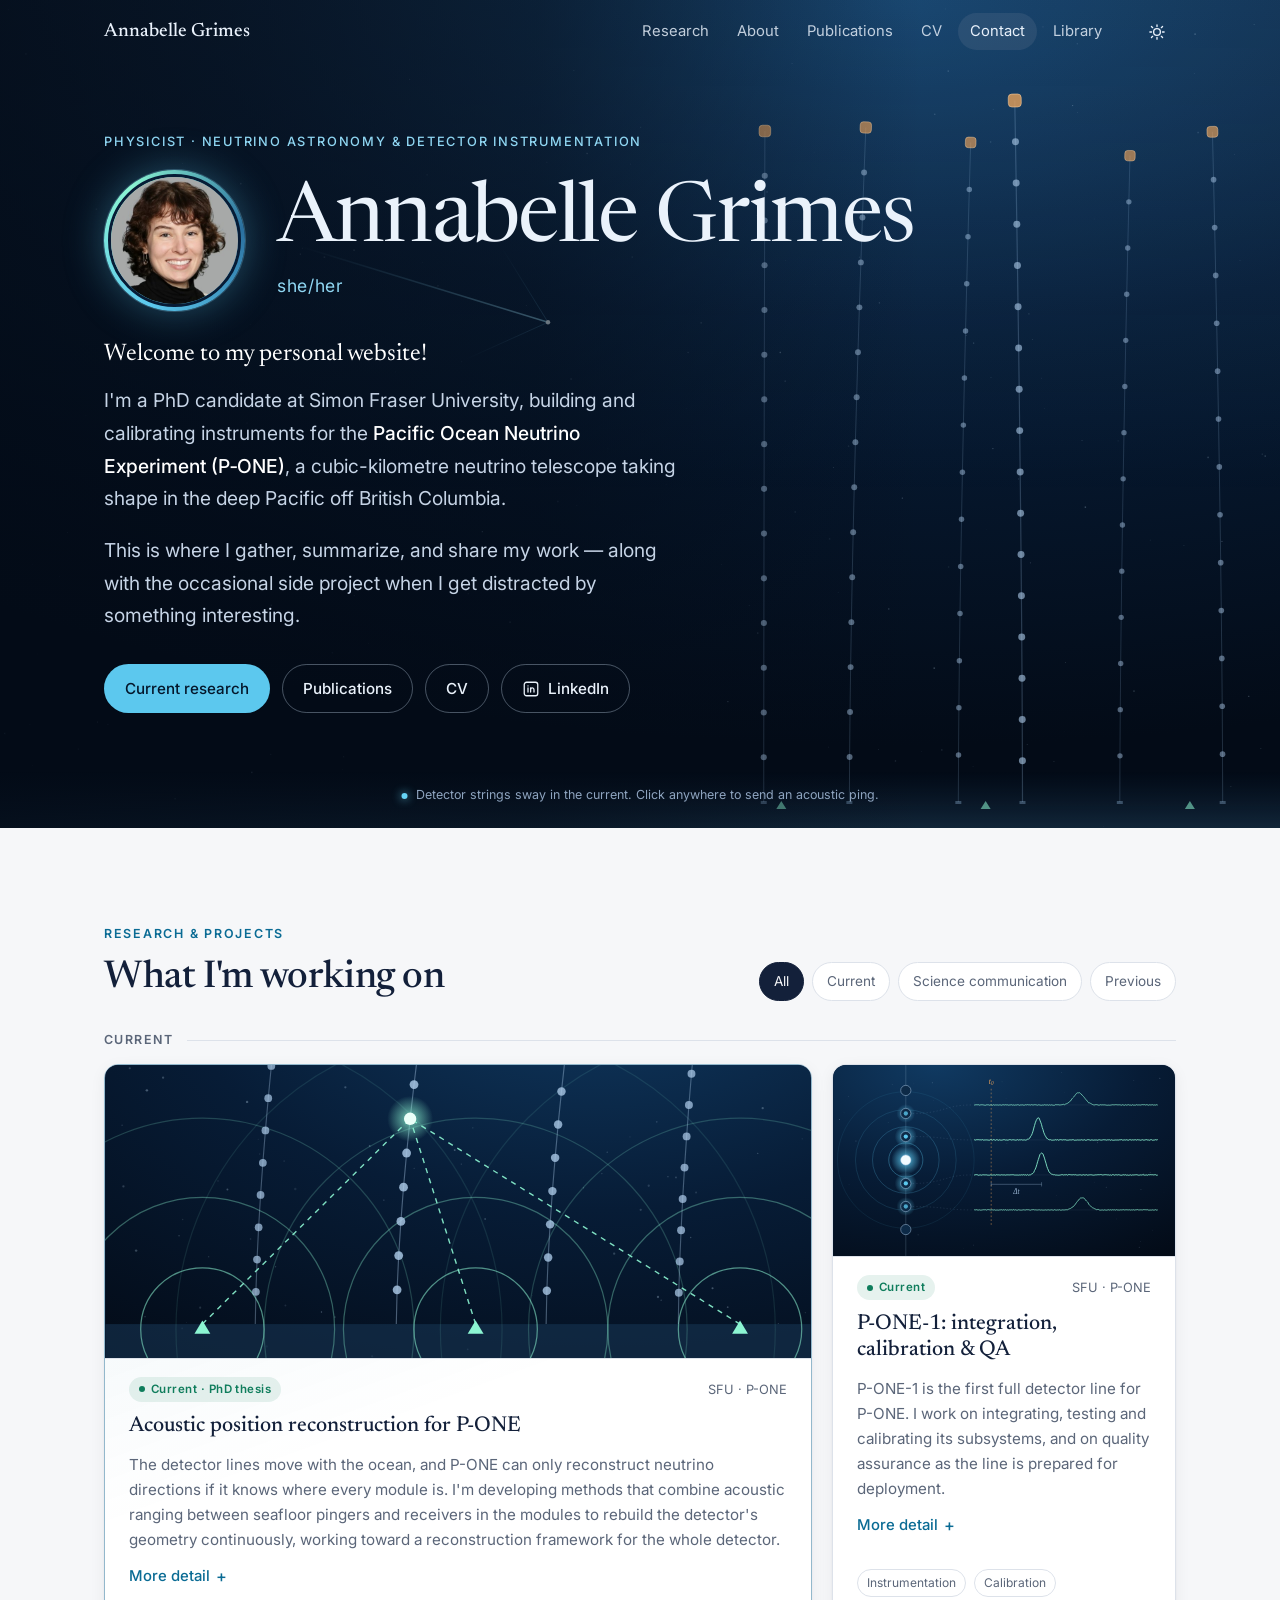
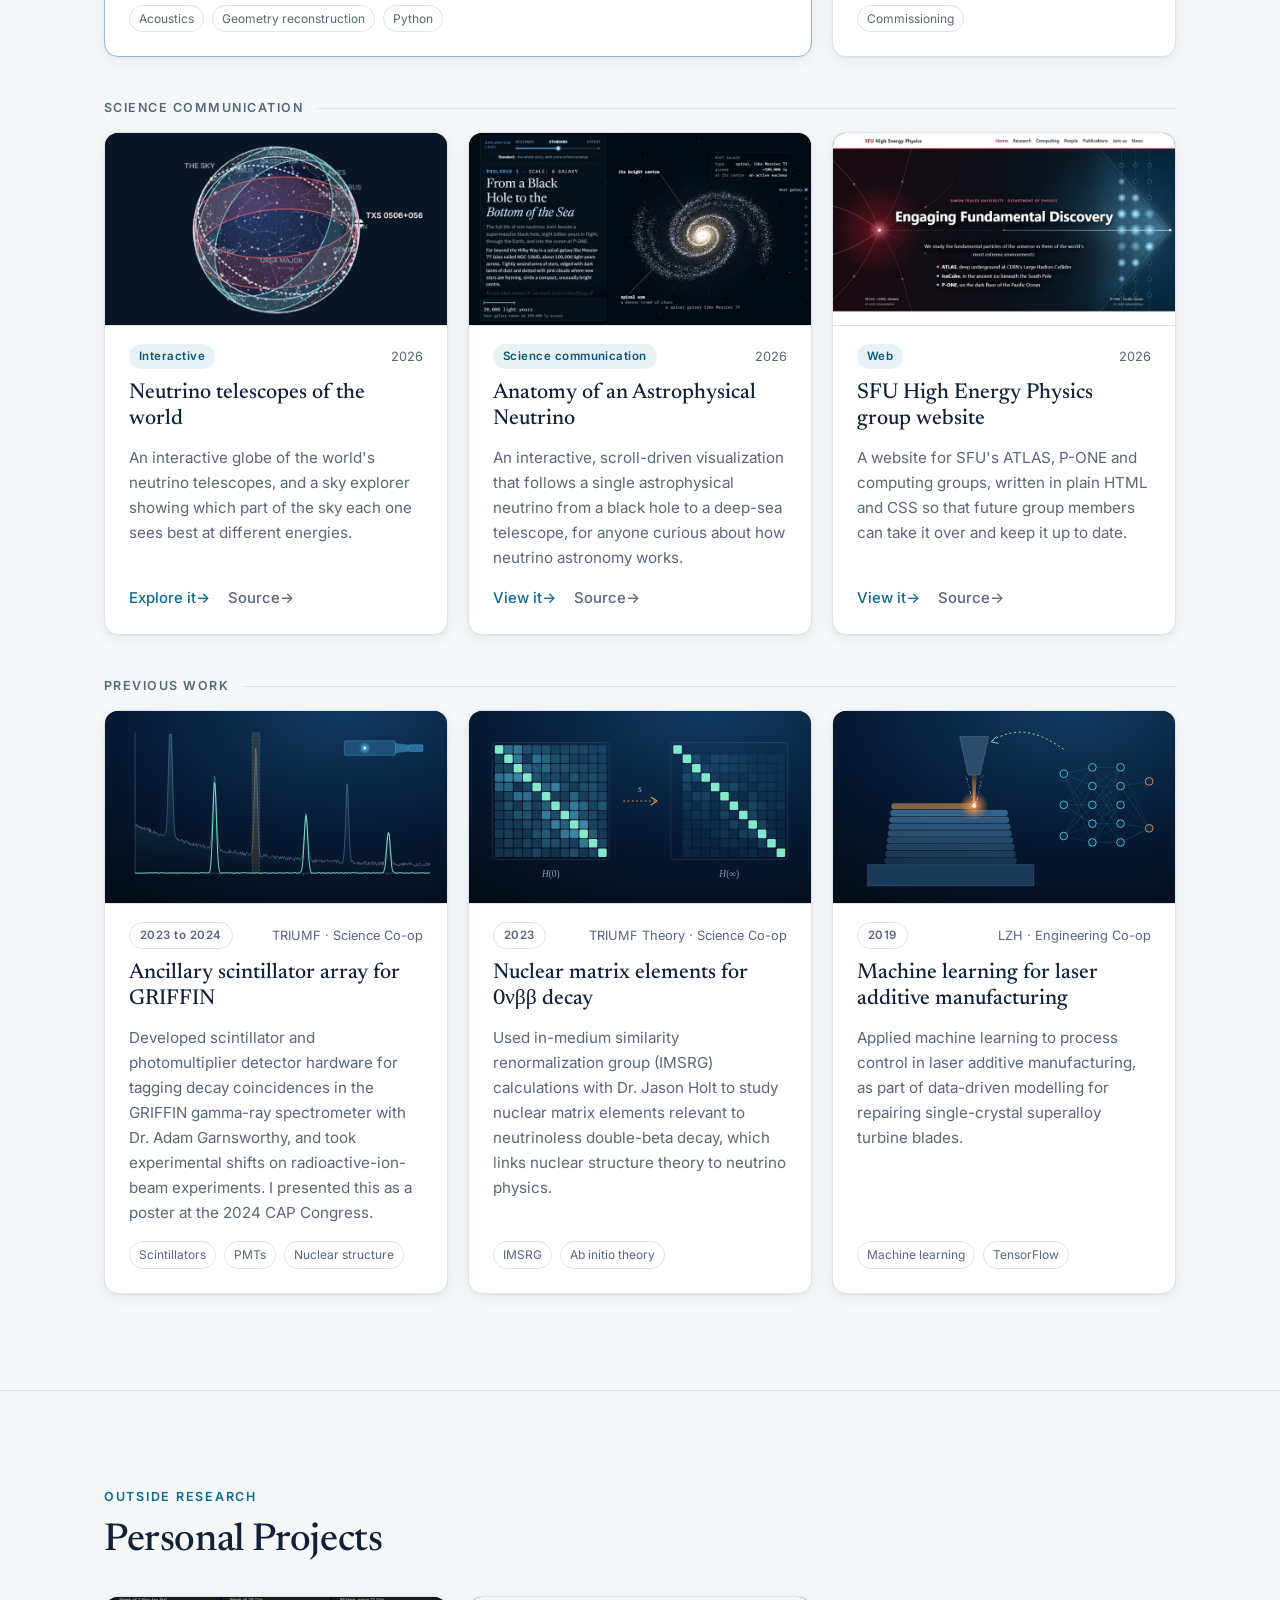
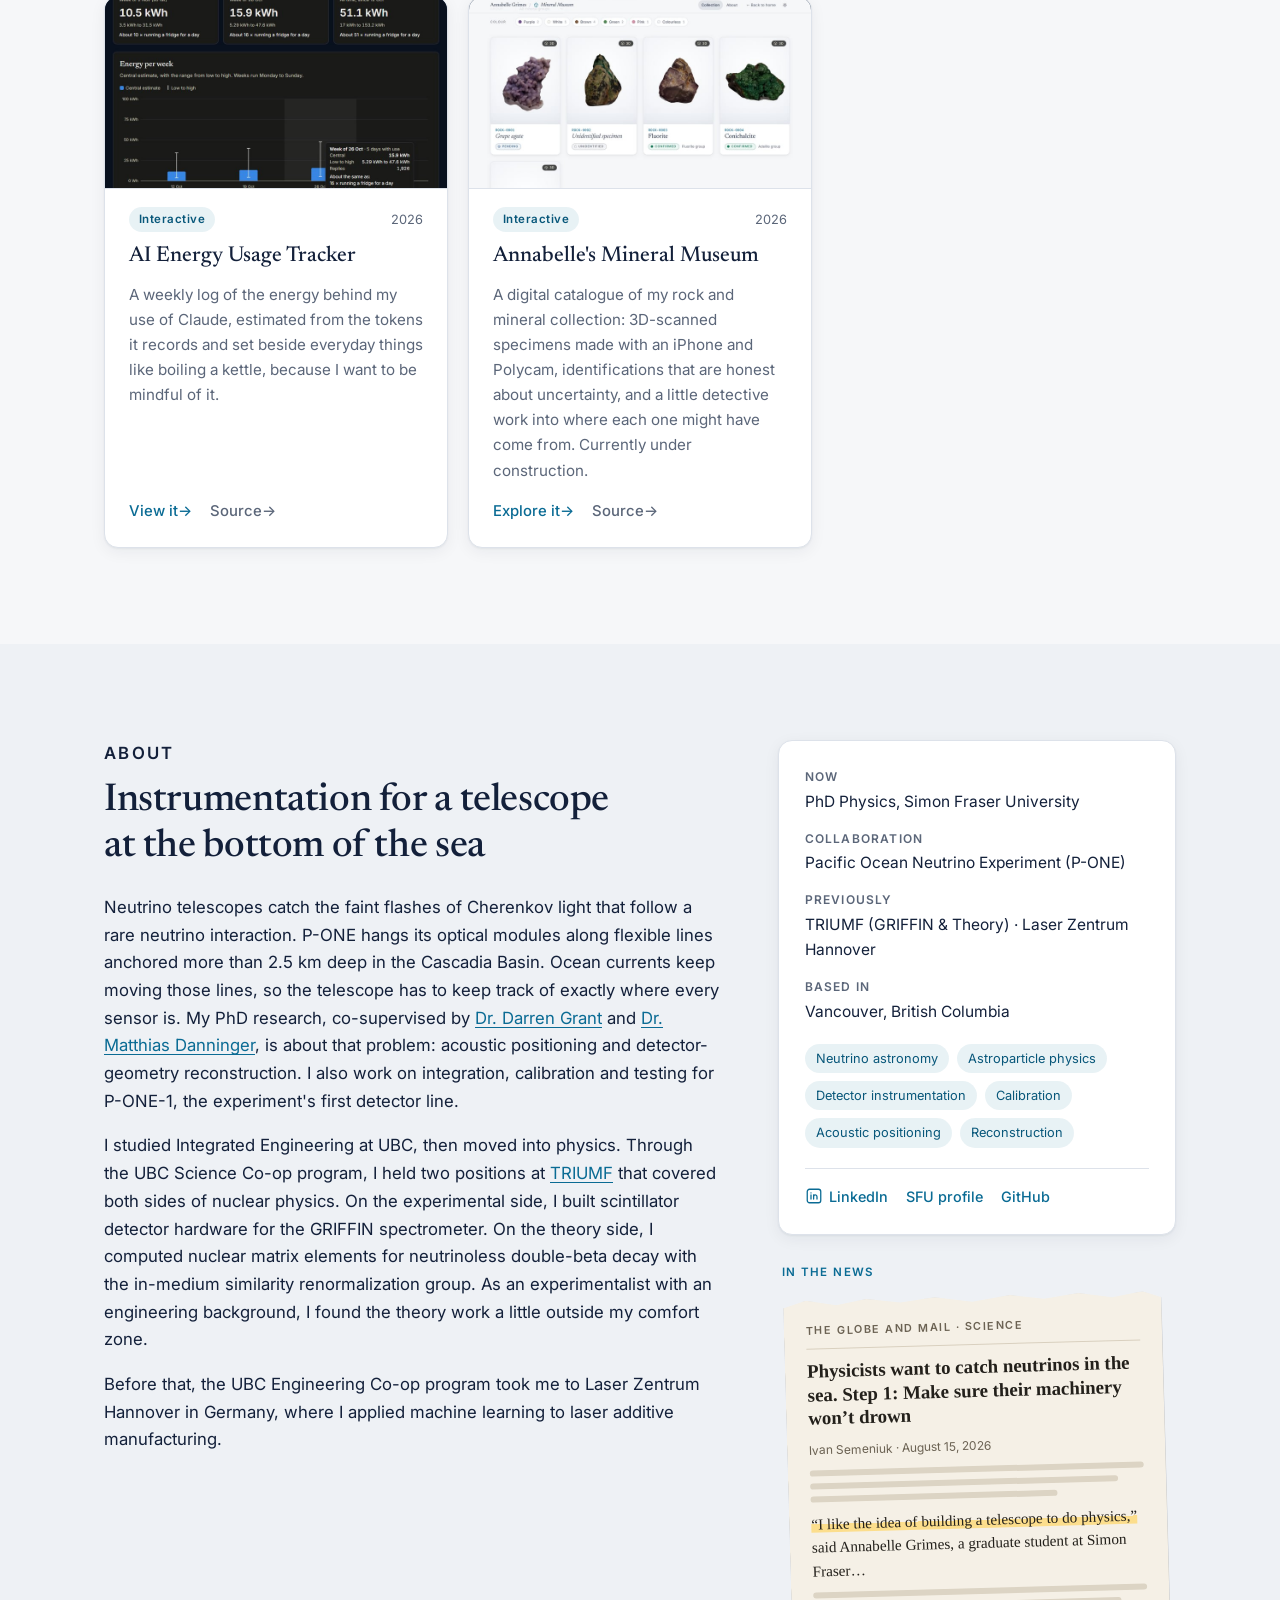
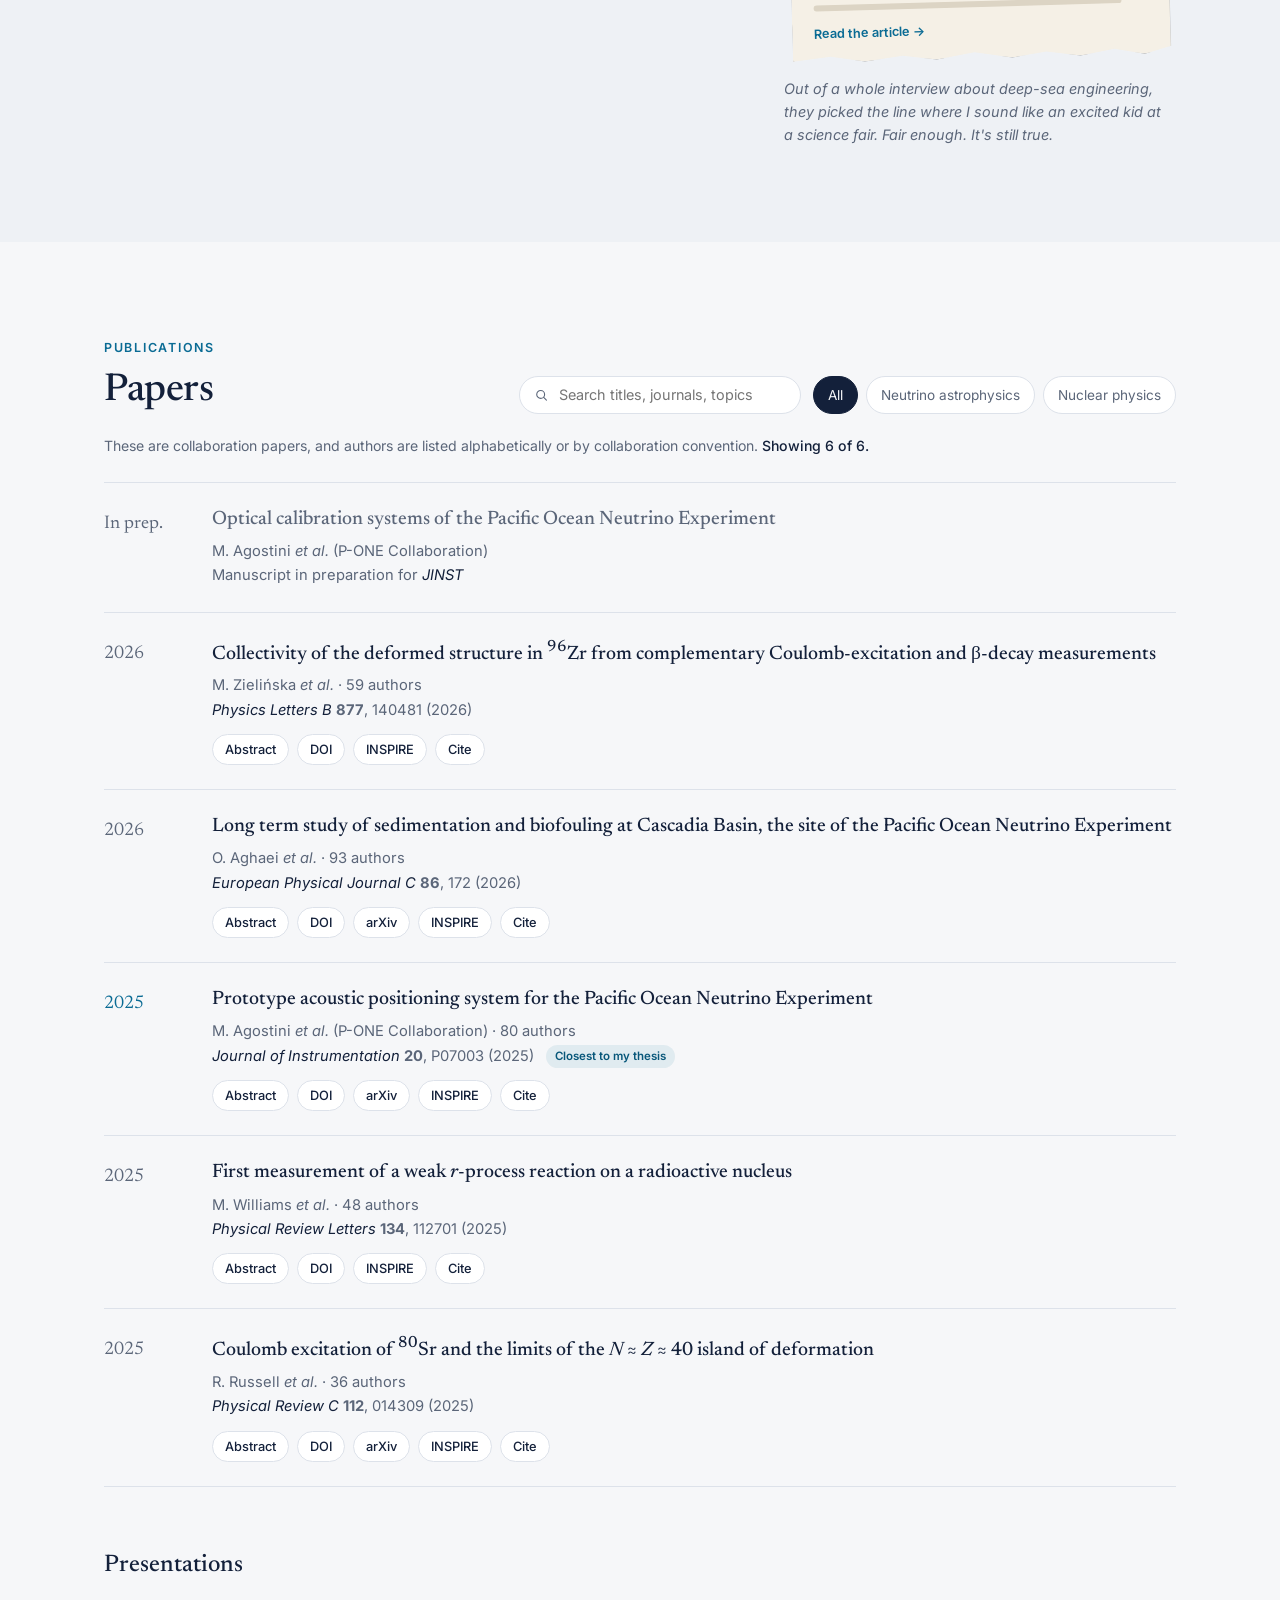
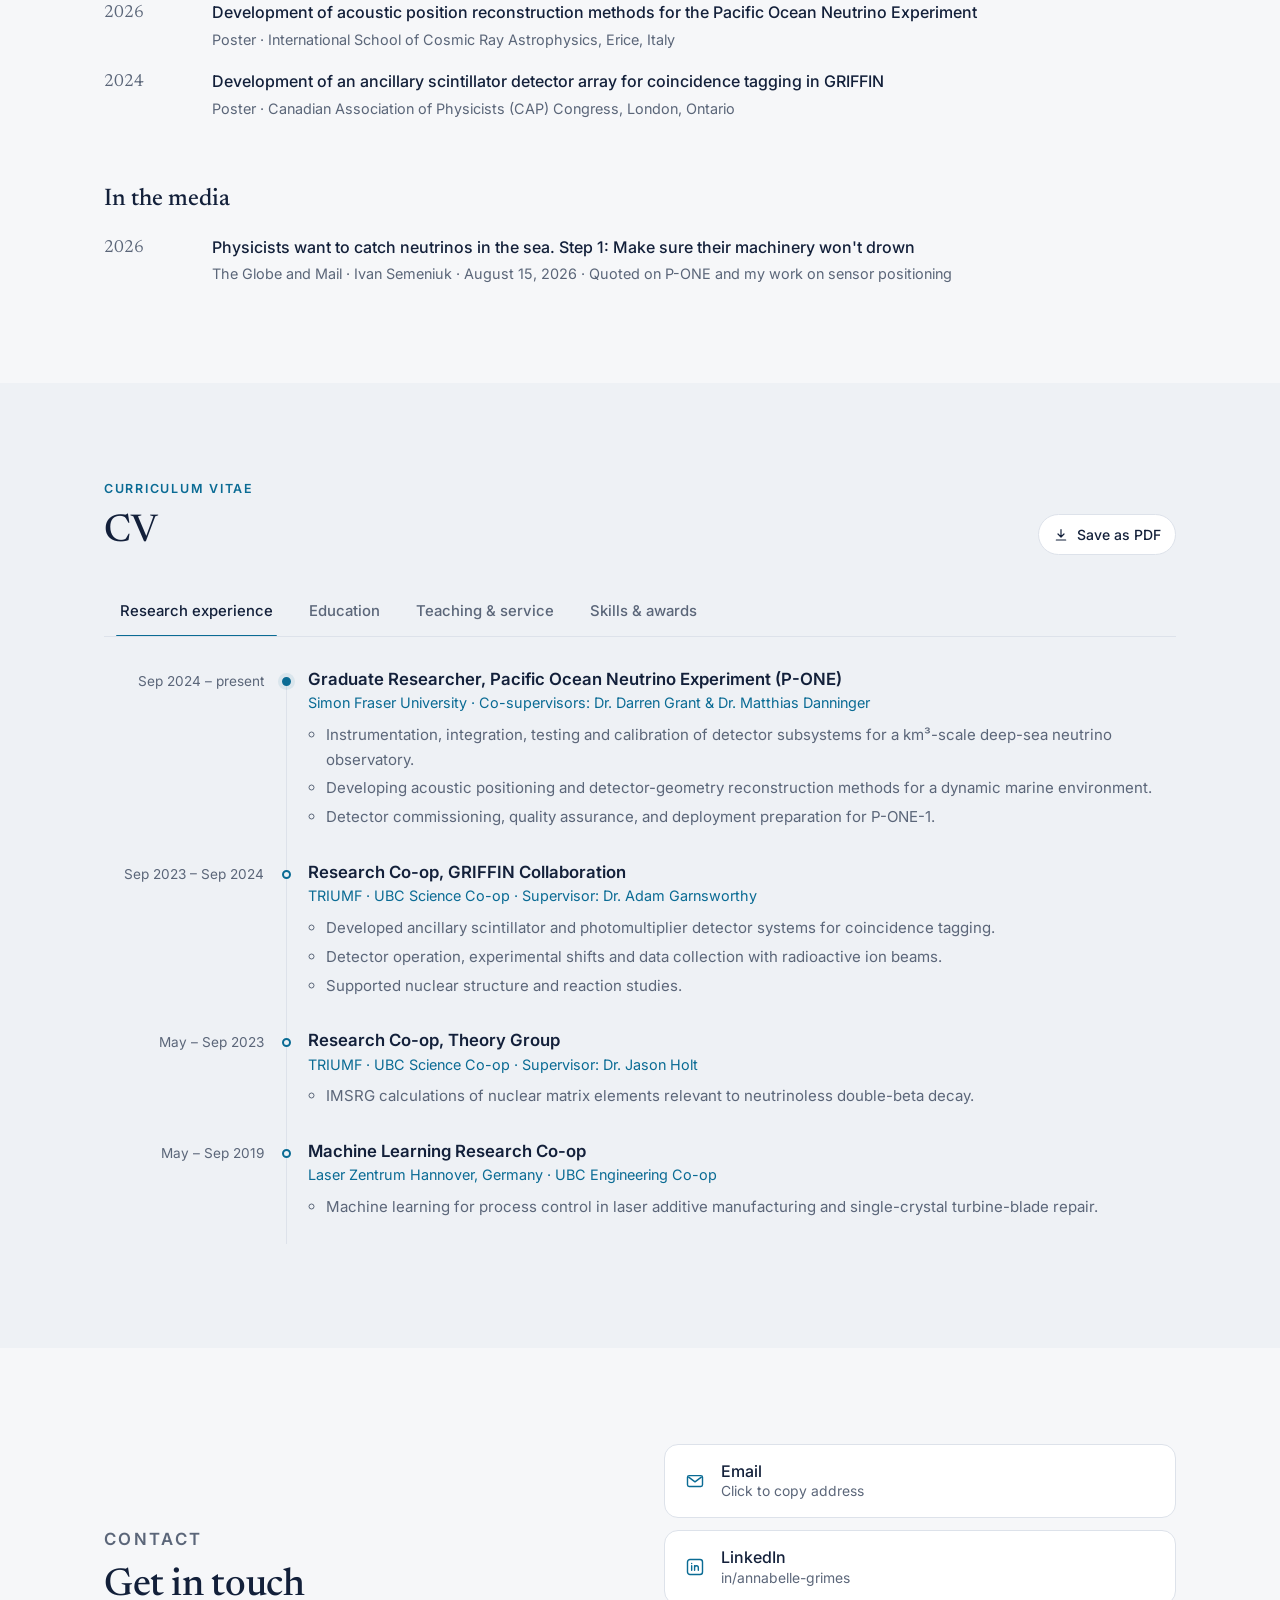
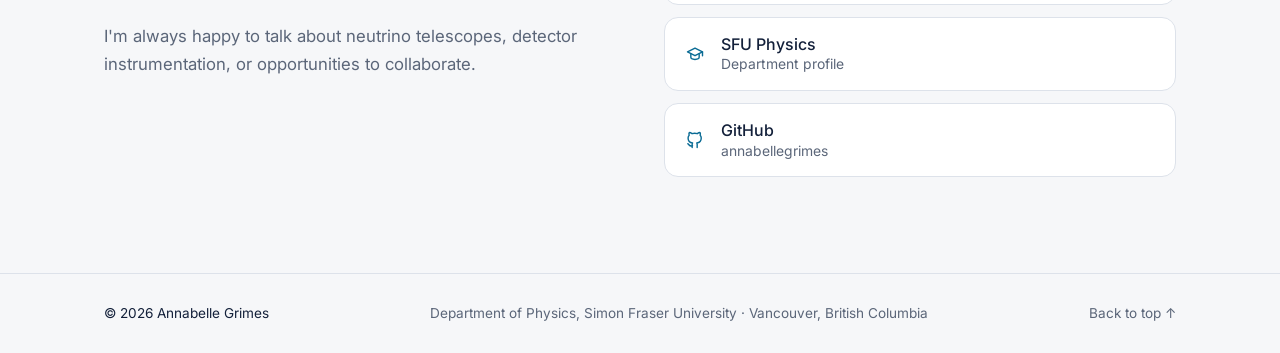
==== index.html @ 3fef60fb "Library: an underwater reading room; nav: Library last; fresh museum card The library becomes a cabi" ====
<!doctype html>
<html lang="en">
<head>
  <meta charset="utf-8">
  <meta name="viewport" content="width=device-width, initial-scale=1">
  <title>Annabelle Grimes</title>
  <meta name="description" content="Annabelle Grimes is a physicist at Simon Fraser University working on detector instrumentation, calibration and acoustic positioning for the Pacific Ocean Neutrino Experiment (P-ONE).">
  <meta name="author" content="Annabelle Grimes">
  <link rel="canonical" href="https://annabelle-grimes.com/">
  <meta property="og:type" content="website">
  <meta property="og:title" content="Annabelle Grimes, Physicist">
  <meta property="og:description" content="Neutrino astronomy and detector instrumentation. PhD candidate at Simon Fraser University and member of the P-ONE Collaboration.">
  <meta property="og:url" content="https://annabelle-grimes.com/">
  <meta property="og:image" content="https://annabelle-grimes.com/assets/annabelle-grimes-avatar.jpg">
  <meta name="theme-color" content="#06142a">
  <link rel="icon" href="assets/favicon.svg" type="image/svg+xml">
  <link rel="preconnect" href="https://fonts.googleapis.com">
  <link rel="preconnect" href="https://fonts.gstatic.com" crossorigin>
  <link href="https://fonts.googleapis.com/css2?family=Inter:wght@400;500;600&family=Newsreader:opsz,wght@6..72,400;6..72,500;6..72,600&display=swap" rel="stylesheet">
  <link rel="stylesheet" href="assets/style.css?v=20261106204500">
  <script>
    try { var t = localStorage.getItem('theme'); if (t) document.documentElement.setAttribute('data-theme', t); } catch (e) {}
  </script>
  <script type="application/ld+json">
  {
    "@context": "https://schema.org",
    "@type": "Person",
    "name": "Annabelle Grimes",
    "url": "https://annabelle-grimes.com/",
    "image": "https://annabelle-grimes.com/assets/annabelle-grimes-avatar.jpg",
    "jobTitle": "PhD Candidate in Physics",
    "affiliation": { "@type": "CollegeOrUniversity", "name": "Simon Fraser University" },
    "alumniOf": { "@type": "CollegeOrUniversity", "name": "University of British Columbia" },
    "sameAs": ["https://www.linkedin.com/in/annabelle-grimes/", "https://www.sfu.ca/physics/people/graduate-students/alg181.html", "https://github.com/annabellegrimes"]
  }
  </script>
</head>
<body>
  <a class="skip" href="#main">Skip to content</a>

  <header class="nav" id="top">
    <div class="nav__inner">
      <a class="nav__brand" href="#top">Annabelle Grimes</a>
      <nav aria-label="Primary">
        <ul class="nav__links" id="nav-links">
          <li><a href="#research">Research</a></li>
          <li><a href="#about">About</a></li>
          <li><a href="#publications">Publications</a></li>
          <li><a href="#cv">CV</a></li>
          <li><a href="#contact">Contact</a></li>
          <li><a href="library/">Library</a></li>
        </ul>
      </nav>
      <div class="nav__tools">
        <button class="icon-btn" id="theme-toggle" type="button" aria-label="Toggle dark mode">
          <svg class="i-sun" viewBox="0 0 24 24" width="18" height="18" aria-hidden="true"><circle cx="12" cy="12" r="4.5" fill="none" stroke="currentColor" stroke-width="1.8"/><path d="M12 2.5v2.2M12 19.3v2.2M4.6 4.6l1.6 1.6M17.8 17.8l1.6 1.6M2.5 12h2.2M19.3 12h2.2M4.6 19.4l1.6-1.6M17.8 6.2l1.6-1.6" stroke="currentColor" stroke-width="1.8" stroke-linecap="round"/></svg>
          <svg class="i-moon" viewBox="0 0 24 24" width="18" height="18" aria-hidden="true"><path d="M20 14.5A8 8 0 1 1 9.5 4a6.5 6.5 0 0 0 10.5 10.5Z" fill="none" stroke="currentColor" stroke-width="1.8" stroke-linejoin="round"/></svg>
        </button>
        <button class="icon-btn nav__menu" id="menu-toggle" type="button" aria-label="Open menu" aria-expanded="false" aria-controls="nav-links">
          <svg viewBox="0 0 24 24" width="20" height="20" aria-hidden="true"><path d="M4 7h16M4 12h16M4 17h16" stroke="currentColor" stroke-width="1.8" stroke-linecap="round"/></svg>
        </button>
      </div>
    </div>
  </header>

  <main id="main">
    <!-- ============ HERO ============ -->
    <section class="hero" aria-labelledby="hero-title">
      <canvas class="hero__canvas" id="ocean" aria-hidden="true"></canvas>
      <div class="hero__shade" aria-hidden="true"></div>
      <div class="hero__content wrap">
        <p class="eyebrow">Physicist &middot; Neutrino astronomy &amp; detector instrumentation</p>
        <div class="hero__id">
          <div class="avatar">
            <img src="assets/annabelle-grimes-avatar.jpg" width="360" height="360" alt="Portrait of Annabelle Grimes" fetchpriority="high">
          </div>
          <div class="hero__name">
            <h1 id="hero-title">Annabelle Grimes</h1>
            <p class="hero__pronouns">she/her</p>
          </div>
        </div>
        <p class="hero__welcome">Welcome to my personal website!</p>
        <p class="hero__lede">
          I'm a PhD candidate at Simon Fraser University, building and calibrating instruments for the
          <strong>Pacific Ocean Neutrino Experiment (P&#8209;ONE)</strong>, a cubic-kilometre neutrino telescope taking shape
          in the deep Pacific off British Columbia.
        </p>
        <p class="hero__lede">
          This is where I gather, summarize, and share my work &mdash; along with the occasional side project when I get
          distracted by something interesting.
        </p>
        <div class="hero__actions">
          <a class="btn btn--primary" href="#research">Current research</a>
          <a class="btn btn--ghost" href="#publications">Publications</a>
          <a class="btn btn--ghost" href="#cv">CV</a>
          <a class="btn btn--ghost" href="https://www.linkedin.com/in/annabelle-grimes/" target="_blank" rel="noopener"><svg viewBox="0 0 24 24" width="18" height="18" aria-hidden="true"><rect x="3" y="3" width="18" height="18" rx="3" fill="none" stroke="currentColor" stroke-width="1.7"/><path d="M8 10.5V16M8 7.8v.1M11.5 16v-5.5M11.5 13c0-1.6 1-2.6 2.3-2.6s2.2.9 2.2 2.6V16" fill="none" stroke="currentColor" stroke-width="1.7" stroke-linecap="round"/></svg>LinkedIn</a>
        </div>
      </div>
      <p class="hero__hint" id="hero-hint">
        <span class="dot" aria-hidden="true"></span>
        Detector strings sway in the current. Click anywhere to send an acoustic ping.
      </p>
    </section>

    <!-- ============ RESEARCH / PROJECTS ============ -->
    <section class="section" id="research" aria-labelledby="research-title">
      <div class="wrap">
        <p class="kicker">Research &amp; projects</p>
        <div class="section__head">
          <h2 id="research-title">What I'm working on</h2>
          <div class="chips" role="group" aria-label="Filter projects" data-filter-group="projects">
            <button class="chip is-active" data-filter="all" aria-pressed="true">All</button>
            <button class="chip" data-filter="current" aria-pressed="false">Current</button>
            <button class="chip" data-filter="outreach" aria-pressed="false">Science communication</button>
            <button class="chip" data-filter="past" aria-pressed="false">Previous</button>
          </div>
        </div>

        <div id="project-list">
          <div class="proj-group proj-group--current" data-group="current">
            <h3 class="proj-group__title">Current</h3>
            <div class="cards">
            <article class="card card--feature" data-cat="current">
              <figure class="card__media"><img src="assets/img/acoustic.svg" alt="Illustration: three seafloor acoustic pingers ranging to one optical module on swaying detector lines" width="800" height="450" loading="lazy" decoding="async"></figure>
              <div class="card__top"><span class="badge badge--live">Current &middot; PhD thesis</span><span class="card__where">SFU &middot; P-ONE</span></div>
              <h3>Acoustic position reconstruction for P-ONE</h3>
              <p>The detector lines move with the ocean, and P-ONE can only reconstruct neutrino directions if it knows where every module is.
                 I'm developing methods that combine acoustic ranging between seafloor pingers and receivers in the modules to
                 rebuild the detector's geometry continuously, working toward a reconstruction framework for the whole detector.</p>
              <details>
                <summary>More detail</summary>
                <p>This builds on the prototype system described in <a href="#pub-jinst2025">our 2025 JINST paper</a>: piezo-acoustic receivers
                   inside P-ONE pressure housings and autonomous pingers on the seafloor. In a test at sea, it measured relative ranging times
                   with about 230 to 280&nbsp;&micro;s accuracy at distances up to 1.6&nbsp;km. I presented this work at the International
                   School of Cosmic Ray Astrophysics in Erice, Italy (2026).</p>
              </details>
              <ul class="tags tags--sm"><li>Acoustics</li><li>Geometry reconstruction</li><li>Python</li></ul>
            </article>

            <article class="card" data-cat="current">
              <figure class="card__media"><img src="assets/img/calibration.svg?v=20261105152437" alt="Illustration: one module on a detector line emits a light flash; neighbouring modules record the pulse, and their arrival times are compared" width="800" height="450" loading="lazy" decoding="async"></figure>
              <div class="card__top"><span class="badge badge--live">Current</span><span class="card__where">SFU &middot; P-ONE</span></div>
              <h3>P-ONE-1: integration, calibration &amp; QA</h3>
              <p>P-ONE-1 is the first full detector line for P-ONE. I work on integrating, testing and calibrating its subsystems,
                 and on quality assurance as the line is prepared for deployment.</p>
              <details>
                <summary>More detail</summary>
                <p>This work feeds into a collaboration paper in preparation on P-ONE's optical calibration systems, and builds on what the
                   STRAW pathfinders showed about long-term <a href="#pub-epjc2026">biofouling and sedimentation</a> at the site.</p>
              </details>
              <ul class="tags tags--sm"><li>Instrumentation</li><li>Calibration</li><li>Commissioning</li></ul>
            </article>
            </div>
          </div>
          <div class="proj-group proj-group--outreach" data-group="outreach">
            <h3 class="proj-group__title">Science communication</h3>
            <div class="cards">
              <article class="card" data-cat="outreach">
                <a class="card__media" href="telescopes/" tabindex="-1" aria-hidden="true"><img src="assets/img/telescopes.jpg?v=20261105161055" alt="The sky explorer in its Earth-and-sky view: the sky as a see-through sphere of real stars and constellations, ringed by the bands that P-ONE, IceCube and KM3NeT see best" width="800" height="450" loading="lazy" decoding="async"></a>
                <div class="card__top"><span class="badge">Interactive</span><span class="card__where">2026</span></div>
                <h3>Neutrino telescopes of the world</h3>
                <p>An interactive globe of the world's neutrino telescopes, and a sky explorer showing which part of the sky each one
                   sees best at different energies.</p>
                <div class="card__links">
                  <a class="link-arrow" href="telescopes/">Explore it</a>
                  <a class="link-arrow link-arrow--quiet" href="https://github.com/annabellegrimes/neutrino-telescope-map" target="_blank" rel="noopener">Source</a>
                </div>
              </article>

            <article class="card" data-cat="outreach">
              <a class="card__media" href="https://annabellegrimes.github.io/anatomy-of-an-astrophysical-neutrino-public/" target="_blank" rel="noopener" tabindex="-1" aria-hidden="true"><img src="assets/img/anatomy.jpg" alt="Screenshot of Anatomy of an Astrophysical Neutrino, showing a spiral host galaxy" width="800" height="450" loading="lazy" decoding="async"></a>
              <div class="card__top"><span class="badge">Science communication</span><span class="card__where">2026</span></div>
              <h3>Anatomy of an Astrophysical Neutrino</h3>
              <p>An interactive, scroll-driven visualization that follows a single astrophysical neutrino from a black hole
                 to a deep-sea telescope, for anyone curious about how neutrino astronomy works.</p>
              <div class="card__links">
                <a class="link-arrow" href="https://annabellegrimes.github.io/anatomy-of-an-astrophysical-neutrino-public/" target="_blank" rel="noopener">View it</a>
                <a class="link-arrow link-arrow--quiet" href="https://github.com/annabellegrimes/anatomy-of-an-astrophysical-neutrino-public" target="_blank" rel="noopener">Source</a>
              </div>
            </article>

            <article class="card" data-cat="outreach">
              <a class="card__media" href="https://annabellegrimes.github.io/sfu-hep-website/" target="_blank" rel="noopener" tabindex="-1" aria-hidden="true"><img src="assets/img/sfu-hep.jpg" alt="Screenshot of the SFU High Energy Physics group website home page" width="800" height="450" loading="lazy" decoding="async"></a>
              <div class="card__top"><span class="badge">Web</span><span class="card__where">2026</span></div>
              <h3>SFU High Energy Physics group website</h3>
              <p>A website for SFU's ATLAS, P-ONE and computing groups, written in plain HTML and CSS so that future
                 group members can take it over and keep it up to date.</p>
              <div class="card__links">
                <a class="link-arrow" href="https://annabellegrimes.github.io/sfu-hep-website/" target="_blank" rel="noopener">View it</a>
                <a class="link-arrow link-arrow--quiet" href="https://github.com/annabellegrimes/sfu-hep-website" target="_blank" rel="noopener">Source</a>
              </div>
            </article>
            </div>
          </div>
          <div class="proj-group proj-group--past" data-group="past">
            <h3 class="proj-group__title">Previous work</h3>
            <div class="cards">
            <article class="card" data-cat="past">
              <figure class="card__media"><img src="assets/img/griffin.svg" alt="Illustration: a gamma-ray energy spectrum, with a coincidence-gated spectrum highlighted, and a scintillator paddle with photomultiplier" width="800" height="450" loading="lazy" decoding="async"></figure>
              <div class="card__top"><span class="badge badge--muted">2023 to 2024</span><span class="card__where">TRIUMF &middot; Science Co-op</span></div>
              <h3>Ancillary scintillator array for GRIFFIN</h3>
              <p>Developed scintillator and photomultiplier detector hardware for tagging decay coincidences in the GRIFFIN
                 gamma-ray spectrometer with Dr. Adam Garnsworthy, and took experimental shifts on radioactive-ion-beam
                 experiments. I presented this as a poster at the 2024 CAP Congress.</p>
              <ul class="tags tags--sm"><li>Scintillators</li><li>PMTs</li><li>Nuclear structure</li></ul>
            </article>

            <article class="card" data-cat="past">
              <figure class="card__media"><img src="assets/img/imsrg.svg" alt="Illustration: a Hamiltonian matrix flowing from dense to decoupled form under the similarity renormalization group" width="800" height="450" loading="lazy" decoding="async"></figure>
              <div class="card__top"><span class="badge badge--muted">2023</span><span class="card__where">TRIUMF Theory &middot; Science Co-op</span></div>
              <h3>Nuclear matrix elements for 0&nu;&beta;&beta; decay</h3>
              <p>Used in-medium similarity renormalization group (IMSRG) calculations with Dr. Jason Holt to study
                 nuclear matrix elements relevant to neutrinoless double-beta decay, which links nuclear structure theory to neutrino physics.</p>
              <ul class="tags tags--sm"><li>IMSRG</li><li>Ab initio theory</li></ul>
            </article>

            <article class="card" data-cat="past">
              <figure class="card__media"><img src="assets/img/lzh.svg" alt="Illustration: a laser depositing layers on a part, with a neural network feeding back to the laser head" width="800" height="450" loading="lazy" decoding="async"></figure>
              <div class="card__top"><span class="badge badge--muted">2019</span><span class="card__where">LZH &middot; Engineering Co-op</span></div>
              <h3>Machine learning for laser additive manufacturing</h3>
              <p>Applied machine learning to process control in laser additive manufacturing, as part of data-driven modelling
                 for repairing single-crystal superalloy turbine blades.</p>
              <ul class="tags tags--sm"><li>Machine learning</li><li>TensorFlow</li></ul>
            </article>
            </div>
          </div>
        </div>
      </div>
    </section>

    <!-- ============ PERSONAL PROJECTS ============ -->
    <section class="section section--rule" id="personal-projects" aria-labelledby="personal-title">
      <div class="wrap">
        <p class="kicker">Outside research</p>
        <div class="section__head">
          <h2 id="personal-title">Personal Projects</h2>
        </div>

        <div class="proj-group proj-group--personal">
          <div class="cards">
            <article class="card">
              <a class="card__media" href="energy/" tabindex="-1" aria-hidden="true"><img src="assets/img/energy.jpg" alt="The energy page: this week's, last week's and all-time energy, and a chart of energy per week with its range" width="800" height="450" loading="lazy" decoding="async"></a>
              <div class="card__top"><span class="badge">Interactive</span><span class="card__where">2026</span></div>
              <h3>AI Energy Usage Tracker</h3>
              <p>A weekly log of the energy behind my use of Claude, estimated from the tokens it records and set beside
                 everyday things like boiling a kettle, because I want to be mindful of it.</p>
              <div class="card__links">
                <a class="link-arrow" href="energy/">View it</a>
                <a class="link-arrow link-arrow--quiet" href="https://github.com/annabellegrimes/claude-energy-tracker" target="_blank" rel="noopener">Source</a>
              </div>
            </article>

            <article class="card">
              <a class="card__media" href="https://annabellegrimes.github.io/annabelles-mineral-museum/" target="_blank" rel="noopener" tabindex="-1" aria-hidden="true"><img src="assets/img/mineral-museum.jpg?v=20261106234500" alt="The Mineral Museum gallery: 3D scans of grape agate, fluorite, conichalcite and an unidentified specimen on catalogue cards" width="800" height="450" loading="lazy" decoding="async"></a>
              <div class="card__top"><span class="badge">Interactive</span><span class="card__where">2026</span></div>
              <h3>Annabelle's Mineral Museum</h3>
              <p>A digital catalogue of my rock and mineral collection: 3D-scanned specimens made with an iPhone and Polycam,
                 identifications that are honest about uncertainty, and a little detective work into where each one might
                 have come from. Currently under construction.</p>
              <div class="card__links">
                <a class="link-arrow" href="https://annabellegrimes.github.io/annabelles-mineral-museum/" target="_blank" rel="noopener">Explore it</a>
                <a class="link-arrow link-arrow--quiet" href="https://github.com/annabellegrimes/annabelles-mineral-museum" target="_blank" rel="noopener">Source</a>
              </div>
            </article>
          </div>
        </div>
      </div>
    </section>

    <!-- ============ ABOUT ============ -->
    <section class="section section--alt" id="about" aria-labelledby="about-title">
      <div class="wrap about">
        <div class="about__text">
          <p class="kicker">About</p>
          <h2 id="about-title">Instrumentation for a telescope at the bottom of the sea</h2>
          <p>
            Neutrino telescopes catch the faint flashes of Cherenkov light that follow a rare neutrino interaction.
            P-ONE hangs its optical modules along flexible lines anchored more than 2.5&nbsp;km deep in the Cascadia Basin.
            Ocean currents keep moving those lines, so the telescope has to keep track of exactly where every sensor is.
            My PhD research, co-supervised by <a href="https://www.sfu.ca/physics/people/faculty/dgrant.html" target="_blank" rel="noopener">Dr. Darren Grant</a>
            and <a href="https://www.sfu.ca/physics/people/faculty/mdanning.html" target="_blank" rel="noopener">Dr. Matthias Danninger</a>, is about that problem: acoustic positioning and detector-geometry reconstruction. I also work on integration,
            calibration and testing for P-ONE-1, the experiment's first detector line.
          </p>
          <p>
            I studied Integrated Engineering at UBC, then moved into physics. Through the UBC Science Co-op program, I held two
            positions at <a href="https://www.triumf.ca/" target="_blank" rel="noopener">TRIUMF</a> that covered both sides of nuclear physics.
            On the experimental side, I built scintillator detector hardware for the GRIFFIN spectrometer. On the theory side, I computed
            nuclear matrix elements for neutrinoless double-beta decay with the in-medium similarity renormalization group. As an
            experimentalist with an engineering background, I found the theory work a little outside my comfort zone.
          </p>
          <p>
            Before that, the UBC Engineering Co-op program took me to Laser Zentrum Hannover in Germany, where I applied machine
            learning to laser additive manufacturing.
          </p>
        </div>
        <div class="about__side">
          <aside class="facts" aria-label="Quick facts">
            <dl>
              <div><dt>Now</dt><dd>PhD Physics, Simon Fraser University</dd></div>
              <div><dt>Collaboration</dt><dd>Pacific Ocean Neutrino Experiment (P-ONE)</dd></div>
              <div><dt>Previously</dt><dd>TRIUMF (GRIFFIN &amp; Theory) &middot; Laser Zentrum Hannover</dd></div>
              <div><dt>Based in</dt><dd>Vancouver, British Columbia</dd></div>
            </dl>
            <ul class="tags" aria-label="Research interests">
              <li>Neutrino astronomy</li><li>Astroparticle physics</li><li>Detector instrumentation</li>
              <li>Calibration</li><li>Acoustic positioning</li><li>Reconstruction</li>
            </ul>
            <div class="facts__links">
              <a href="https://www.linkedin.com/in/annabelle-grimes/" target="_blank" rel="noopener"><svg viewBox="0 0 24 24" width="18" height="18" aria-hidden="true"><rect x="3" y="3" width="18" height="18" rx="3" fill="none" stroke="currentColor" stroke-width="1.7"/><path d="M8 10.5V16M8 7.8v.1M11.5 16v-5.5M11.5 13c0-1.6 1-2.6 2.3-2.6s2.2.9 2.2 2.6V16" fill="none" stroke="currentColor" stroke-width="1.7" stroke-linecap="round"/></svg>LinkedIn</a>
              <a href="https://www.sfu.ca/physics/people/graduate-students/alg181.html" target="_blank" rel="noopener">SFU profile</a>
              <a href="https://github.com/annabellegrimes" target="_blank" rel="noopener">GitHub</a>
            </div>
          </aside>
          <figure class="press">
            <span class="press__label">In the news</span>
            <a class="clipping" href="https://www.theglobeandmail.com/canada/science/article-what-are-neutrinos-particles-pacific-ocean/" target="_blank" rel="noopener" aria-label="Read the Globe and Mail article (opens in a new tab)">
              <span class="clipping__outlet">The Globe and Mail &middot; Science</span>
              <span class="clipping__headline">Physicists want to catch neutrinos in the sea. Step 1: Make sure their machinery won&rsquo;t drown</span>
              <span class="clipping__byline">Ivan Semeniuk &middot; August 15, 2026</span>
              <span class="clipping__lines" aria-hidden="true"><i></i><i></i><i></i></span>
              <span class="clipping__quote"><span class="hl">&ldquo;I like the idea of building a telescope to do physics,&rdquo;</span> said Annabelle Grimes, a graduate student at Simon Fraser&hellip;</span>
              <span class="clipping__lines" aria-hidden="true"><i></i><i></i></span>
              <span class="clipping__cta">Read the article &rarr;</span>
            </a>
            <figcaption class="clipping__note">Out of a whole interview about deep-sea engineering, they picked the line where I sound like an excited kid at a science fair. Fair enough. It's still true.</figcaption>
          </figure>
        </div>
      </div>
    </section>

    <!-- ============ PUBLICATIONS ============ -->
    <section class="section" id="publications" aria-labelledby="pubs-title">
      <div class="wrap">
        <p class="kicker">Publications</p>
        <div class="section__head">
          <h2 id="pubs-title">Papers</h2>
          <div class="pub-tools">
            <label class="search">
              <svg viewBox="0 0 24 24" width="16" height="16" aria-hidden="true"><circle cx="11" cy="11" r="6.5" fill="none" stroke="currentColor" stroke-width="1.8"/><path d="m16 16 4.5 4.5" stroke="currentColor" stroke-width="1.8" stroke-linecap="round"/></svg>
              <span class="sr-only">Search publications</span>
              <input type="search" id="pub-search" placeholder="Search titles, journals, topics" autocomplete="off">
            </label>
            <div class="chips" role="group" aria-label="Filter publications by topic" data-filter-group="pubs">
              <button class="chip is-active" data-filter="all" aria-pressed="true">All</button>
              <button class="chip" data-filter="neutrino" aria-pressed="false">Neutrino astrophysics</button>
              <button class="chip" data-filter="nuclear" aria-pressed="false">Nuclear physics</button>
            </div>
          </div>
        </div>
        <p class="note">These are collaboration papers, and authors are listed alphabetically or by collaboration convention.
           <span class="count" id="pub-count" aria-live="polite"></span></p>

        <ol class="pubs" id="pub-list">
          <li class="pub pub--prep" data-topic="neutrino" data-year="2026">
            <div class="pub__year">In prep.</div>
            <div class="pub__body">
              <h3 class="pub__title">Optical calibration systems of the Pacific Ocean Neutrino Experiment</h3>
              <p class="pub__authors">M. Agostini <em>et al.</em> (P-ONE Collaboration)</p>
              <p class="pub__venue">Manuscript in preparation for <em>JINST</em></p>
            </div>
          </li>

          <li class="pub" data-topic="nuclear" data-year="2026" data-key="Zielinska:2026ego">
            <div class="pub__year">2026</div>
            <div class="pub__body">
              <h3 class="pub__title">Collectivity of the deformed structure in <sup>96</sup>Zr from complementary Coulomb-excitation and &beta;-decay measurements</h3>
              <p class="pub__authors">M. Zieli&nacute;ska <em>et al.</em> &middot; 59 authors</p>
              <p class="pub__venue"><em>Physics Letters B</em> <strong>877</strong>, 140481 (2026)</p>
              <div class="pub__actions">
                <button class="pill" data-action="abstract" aria-expanded="false">Abstract</button>
                <a class="pill" href="https://doi.org/10.1016/j.physletb.2026.140481" target="_blank" rel="noopener">DOI</a>
                <a class="pill" href="https://inspirehep.net/literature/3155691" target="_blank" rel="noopener">INSPIRE</a>
                <button class="pill" data-action="cite">Cite</button>
              </div>
              <div class="pub__abstract" hidden>
                <p>The <i>B</i>(<i>E</i>2; 2<sup>+</sup><sub>2</sub> &rarr; 0<sup>+</sup><sub>1</sub>) value in <sup>96</sup>Zr was determined from a Coulomb-excitation measurement with <sup>12</sup>C and <sup>16</sup>O beams performed at the Maier-Leibnitz Laboratory with a Q3D magnetic spectrograph. High-precision &gamma;-ray branching ratios in the decay of the 2<sup>+</sup><sub>2</sub> state in <sup>96</sup>Zr, and a new value of the 2<sup>+</sup><sub>2</sub> &rarr; 2<sup>+</sup><sub>1</sub> multipole mixing ratio, were obtained from a complementary &beta;-decay experiment, performed using the GRIFFIN spectrometer at the TRIUMF-ISAC facility. Combining these results yields <i>B</i>(<i>E</i>2; 2<sup>+</sup><sub>2</sub> &rarr; 0<sup>+</sup><sub>2</sub>) = 38.9(57) W.u., which is in agreement with the previous measurement, but considerably more precise. The observed differences between the properties of structures built on the 0<sup>+</sup><sub>2</sub> states in <sup>94</sup>Zr and <sup>96</sup>Zr are discussed in the context of possible triple shape coexistence in Zr nuclei.</p>
              </div>
            </div>
          </li>

          <li class="pub" id="pub-epjc2026" data-topic="neutrino" data-year="2026" data-key="Aghaei:2025cvt">
            <div class="pub__year">2026</div>
            <div class="pub__body">
              <h3 class="pub__title">Long term study of sedimentation and biofouling at Cascadia Basin, the site of the Pacific Ocean Neutrino Experiment</h3>
              <p class="pub__authors">O. Aghaei <em>et al.</em> &middot; 93 authors</p>
              <p class="pub__venue"><em>European Physical Journal C</em> <strong>86</strong>, 172 (2026)</p>
              <div class="pub__actions">
                <button class="pill" data-action="abstract" aria-expanded="false">Abstract</button>
                <a class="pill" href="https://doi.org/10.1140/epjc/s10052-026-15319-6" target="_blank" rel="noopener">DOI</a>
                <a class="pill" href="https://arxiv.org/abs/2507.09086" target="_blank" rel="noopener">arXiv</a>
                <a class="pill" href="https://inspirehep.net/literature/2945882" target="_blank" rel="noopener">INSPIRE</a>
                <button class="pill" data-action="cite">Cite</button>
              </div>
              <div class="pub__abstract" hidden>
                <p>STRings for Absorption Length in Water (STRAW)-a and b were pathfinder instruments deployed to characterize the anticipated site of the Pacific Ocean Neutrino Experiment (P-ONE), which is a future neutrino telescope that will be located in the North Pacific Ocean. Measurements of the evolution of the optical transmission efficiency from STRAW-a showed a decline over the detector's lifetime for the upward-facing modules. Video footage of the pathfinders strongly suggested this decline was caused by biofouling and sedimentation. We measure the effect of biofouling and sedimentation to be a decrease in the transparency of upward-facing optical surfaces over 5 years of operations. A majority of downward-facing optical surfaces, which will dominate P-ONE's sensitivity to astrophysical sources, showed no visible biofouling. Extrapolations motivated by biological growth models estimated that these losses started around 2.5 years after deployment, and suggest a reduction in transparency ranging from 35% of the original to complete obscuration for the upward-facing modules. Samples of biofouling were taken in order to identify the microbial diversity of these organisms and inform potential intervention strategies. Results of the microbial samples and a candidate anti-biofouling strategy that will be tested on upcoming P-ONE instruments are discussed.</p>
              </div>
            </div>
          </li>

          <li class="pub pub--key" id="pub-jinst2025" data-topic="neutrino" data-year="2025" data-key="P-ONE:2025nre">
            <div class="pub__year">2025</div>
            <div class="pub__body">
              <h3 class="pub__title">Prototype acoustic positioning system for the Pacific Ocean Neutrino Experiment</h3>
              <p class="pub__authors">M. Agostini <em>et al.</em> (P-ONE Collaboration) &middot; 80 authors</p>
              <p class="pub__venue"><em>Journal of Instrumentation</em> <strong>20</strong>, P07003 (2025) <span class="flag">Closest to my thesis</span></p>
              <div class="pub__actions">
                <button class="pill" data-action="abstract" aria-expanded="false">Abstract</button>
                <a class="pill" href="https://doi.org/10.1088/1748-0221/20/07/P07003" target="_blank" rel="noopener">DOI</a>
                <a class="pill" href="https://arxiv.org/abs/2504.13323" target="_blank" rel="noopener">arXiv</a>
                <a class="pill" href="https://inspirehep.net/literature/2913789" target="_blank" rel="noopener">INSPIRE</a>
                <button class="pill" data-action="cite">Cite</button>
              </div>
              <div class="pub__abstract" hidden>
                <p>We present the design and initial performance characterization of the prototype acoustic positioning system intended for the Pacific Ocean Neutrino Experiment. It comprises novel piezo-acoustic receivers with dedicated filtering- and amplification electronics installed in P-ONE instruments and is complemented by a commercial system comprised of cabled and autonomous acoustic pingers for sub-sea installation manufactured by Sonardyne Ltd. We performed an in-depth characterization of the acoustic receiver electronics and their acoustic sensitivity when integrated into P-ONE pressure housings. These show absolute sensitivities of up to &minus;125&nbsp;dB re V<sup>2</sup>/&micro;Pa<sup>2</sup> in a frequency range of 10&ndash;40&nbsp;kHz. We furthermore conducted a positioning measurement campaign in the ocean by deploying three autonomous acoustic pingers on the seafloor, as well as a cabled acoustic interrogator and a P-ONE prototype module deployed from a ship. Using a simple peak-finding detection algorithm, we observe high accuracy in the tracking of relative ranging times at approximately 230&ndash;280&nbsp;&micro;s at distances of up to 1600&nbsp;m, which is sufficient for positioning detectors in a cubic-kilometer detector and which can be further improved with more involved detection algorithms. The tracking accuracy is further confirmed by independent ranging of the Sonardyne system and closely follows the ship's drift in the wind measured by GPS. The absolute positioning shows the same tracking accuracy with its absolute precision only limited by the large uncertainties of the deployed pinger positions on the seafloor.</p>
              </div>
            </div>
          </li>

          <li class="pub" data-topic="nuclear" data-year="2025" data-key="Williams:2025yrp">
            <div class="pub__year">2025</div>
            <div class="pub__body">
              <h3 class="pub__title">First measurement of a weak <i>r</i>-process reaction on a radioactive nucleus</h3>
              <p class="pub__authors">M. Williams <em>et al.</em> &middot; 48 authors</p>
              <p class="pub__venue"><em>Physical Review Letters</em> <strong>134</strong>, 112701 (2025)</p>
              <div class="pub__actions">
                <button class="pill" data-action="abstract" aria-expanded="false">Abstract</button>
                <a class="pill" href="https://doi.org/10.1103/PhysRevLett.134.112701" target="_blank" rel="noopener">DOI</a>
                <a class="pill" href="https://inspirehep.net/literature/2901350" target="_blank" rel="noopener">INSPIRE</a>
                <button class="pill" data-action="cite">Cite</button>
              </div>
              <div class="pub__abstract" hidden>
                <p>This Letter reports on the first cross-section measurements for the <sup>94</sup>Sr(&alpha;,n)<sup>97</sup>Zr and <sup>86</sup>Kr(&alpha;,n)<sup>89</sup>Sr reactions. In particular, our measurement of <sup>94</sup>Sr(&alpha;,n)<sup>97</sup>Zr is the first weak <i>r</i>-process reaction cross section obtained using a radioactive ion beam. This experiment was enabled by the use of novel solid helium targets, comprised of silicon thin films with high helium incorporation obtained via a sputtering technique. Yield measurements were performed at center-of-mass energies of 10.4 and 9.0 MeV for the <sup>86</sup>Kr(&alpha;,n)<sup>89</sup>Sr reaction, and 9.9 MeV for <sup>94</sup>Sr(&alpha;,n)<sup>97</sup>Zr, extending into the respective Gamow energy windows for a temperature of 5 GK. Reactions were uniquely identified by prompt &gamma; rays detected in coincidence with heavy ions selected by a recoil mass spectrometer. The obtained cross sections are smaller than predicted for both reactions. In the case of <sup>94</sup>Sr(&alpha;,n)<sup>97</sup>Zr, the reaction rate found here is lowered by an order of magnitude at temperatures below 5 GK, which is expected to impact the predicted abundance of ruthenium, a signature weak <i>r</i>-process element.</p>
              </div>
            </div>
          </li>

          <li class="pub" data-topic="nuclear" data-year="2025" data-key="Russell:2024gxd">
            <div class="pub__year">2025</div>
            <div class="pub__body">
              <h3 class="pub__title">Coulomb excitation of <sup>80</sup>Sr and the limits of the <i>N</i>&nbsp;&asymp;&nbsp;<i>Z</i>&nbsp;&asymp;&nbsp;40 island of deformation</h3>
              <p class="pub__authors">R. Russell <em>et al.</em> &middot; 36 authors</p>
              <p class="pub__venue"><em>Physical Review C</em> <strong>112</strong>, 014309 (2025)</p>
              <div class="pub__actions">
                <button class="pill" data-action="abstract" aria-expanded="false">Abstract</button>
                <a class="pill" href="https://doi.org/10.1103/t91y-l6rf" target="_blank" rel="noopener">DOI</a>
                <a class="pill" href="https://arxiv.org/abs/2408.08410" target="_blank" rel="noopener">arXiv</a>
                <a class="pill" href="https://inspirehep.net/literature/2818707" target="_blank" rel="noopener">INSPIRE</a>
                <button class="pill" data-action="cite">Cite</button>
              </div>
              <div class="pub__abstract" hidden>
                <p>The region of <i>N</i> &asymp; <i>Z</i> &asymp; 40 has long been associated with strongly deformed nuclear configurations. The presence of this strong deformation was recently confirmed through lifetime measurements in <i>N</i> &asymp; <i>Z</i> Sr and Zr nuclei. Theoretically, however, these nuclei present a challenge due to the vast valence space required to incorporate all deformation driving interactions. Recent state-of-the-art predictions indicate a near axial prolate deformation for <i>N</i> = <i>Z</i> and <i>N</i> = <i>Z</i> + 2 nuclei between <i>N</i> = <i>Z</i> = 36 and <i>N</i> = <i>Z</i> = 40. In this work we investigate the shores of this island of deformation through a sub-barrier Coulomb excitation study of the <i>N</i> = <i>Z</i> + 4 nucleus, <sup>80</sup>Sr. Extracting a spectroscopic quadrupole moment of <i>Q</i><sub>s</sub>(2<sup>+</sup><sub>1</sub>) = 0.45<sup>+0.83</sup><sub>&minus;0.88</sub> eb, we find that <sup>80</sup>Sr is inconsistent with significant axial prolate deformation. This indicates that the predicted region of strong prolate deformation around <i>N</i> = <i>Z</i> = 40 is tightly constrained to the quartet of nuclei: <sup>76,78</sup>Sr and <sup>78,80</sup>Zr.</p>
              </div>
            </div>
          </li>
        </ol>
        <p class="empty" id="pub-empty" hidden>No publications match that search.</p>

        <h3 class="subhead">Presentations</h3>
        <ul class="talks">
          <li>
            <span class="talks__year">2026</span>
            <div><strong>Development of acoustic position reconstruction methods for the Pacific Ocean Neutrino Experiment</strong>
              <span class="muted">Poster &middot; International School of Cosmic Ray Astrophysics, Erice, Italy</span></div>
          </li>
          <li>
            <span class="talks__year">2024</span>
            <div><strong>Development of an ancillary scintillator detector array for coincidence tagging in GRIFFIN</strong>
              <span class="muted">Poster &middot; Canadian Association of Physicists (CAP) Congress, London, Ontario</span></div>
          </li>
        </ul>

        <h3 class="subhead">In the media</h3>
        <ul class="talks">
          <li>
            <span class="talks__year">2026</span>
            <div><strong><a href="https://www.theglobeandmail.com/canada/science/article-what-are-neutrinos-particles-pacific-ocean/" target="_blank" rel="noopener">Physicists want to catch neutrinos in the sea. Step 1: Make sure their machinery won't drown</a></strong>
              <span class="muted">The Globe and Mail &middot; Ivan Semeniuk &middot; August 15, 2026 &middot; Quoted on P-ONE and my work on sensor positioning</span></div>
          </li>
        </ul>
      </div>
    </section>

    <!-- ============ CV ============ -->
    <section class="section section--alt" id="cv" aria-labelledby="cv-title">
      <div class="wrap">
        <p class="kicker">Curriculum vitae</p>
        <div class="section__head">
          <h2 id="cv-title">CV</h2>
          <button class="btn btn--ghost btn--sm" id="print-cv" type="button">
            <svg viewBox="0 0 24 24" width="16" height="16" aria-hidden="true"><path d="M12 4v11m0 0-4.5-4.5M12 15l4.5-4.5M5 19.5h14" fill="none" stroke="currentColor" stroke-width="1.8" stroke-linecap="round" stroke-linejoin="round"/></svg>
            Save as PDF
          </button>
        </div>

        <div class="tabs" role="tablist" aria-label="CV sections">
          <button role="tab" id="tab-exp" aria-controls="panel-exp" aria-selected="true">Research experience</button>
          <button role="tab" id="tab-edu" aria-controls="panel-edu" aria-selected="false" tabindex="-1">Education</button>
          <button role="tab" id="tab-svc" aria-controls="panel-svc" aria-selected="false" tabindex="-1">Teaching &amp; service</button>
          <button role="tab" id="tab-skl" aria-controls="panel-skl" aria-selected="false" tabindex="-1">Skills &amp; awards</button>
        </div>

        <div class="cv-print-head" aria-hidden="true">
          <strong>Annabelle Grimes</strong> &middot; PhD Candidate, Department of Physics, Simon Fraser University &middot; annabelle-grimes.com
        </div>

        <div class="panel" role="tabpanel" id="panel-exp" aria-labelledby="tab-exp" tabindex="0">
          <h3 class="panel__print-title">Research experience</h3>
          <ol class="timeline">
            <li>
              <div class="tl__when">Sep 2024 &ndash; present</div>
              <div class="tl__what">
                <h4>Graduate Researcher, Pacific Ocean Neutrino Experiment (P-ONE)</h4>
                <p class="tl__org">Simon Fraser University &middot; Co-supervisors: Dr. Darren Grant &amp; Dr. Matthias Danninger</p>
                <ul>
                  <li>Instrumentation, integration, testing and calibration of detector subsystems for a km&sup3;-scale deep-sea neutrino observatory.</li>
                  <li>Developing acoustic positioning and detector-geometry reconstruction methods for a dynamic marine environment.</li>
                  <li>Detector commissioning, quality assurance, and deployment preparation for P-ONE-1.</li>
                </ul>
              </div>
            </li>
            <li>
              <div class="tl__when">Sep 2023 &ndash; Sep 2024</div>
              <div class="tl__what">
                <h4>Research Co-op, GRIFFIN Collaboration</h4>
                <p class="tl__org">TRIUMF &middot; UBC Science Co-op &middot; Supervisor: Dr. Adam Garnsworthy</p>
                <ul>
                  <li>Developed ancillary scintillator and photomultiplier detector systems for coincidence tagging.</li>
                  <li>Detector operation, experimental shifts and data collection with radioactive ion beams.</li>
                  <li>Supported nuclear structure and reaction studies.</li>
                </ul>
              </div>
            </li>
            <li>
              <div class="tl__when">May &ndash; Sep 2023</div>
              <div class="tl__what">
                <h4>Research Co-op, Theory Group</h4>
                <p class="tl__org">TRIUMF &middot; UBC Science Co-op &middot; Supervisor: Dr. Jason Holt</p>
                <ul>
                  <li>IMSRG calculations of nuclear matrix elements relevant to neutrinoless double-beta decay.</li>
                </ul>
              </div>
            </li>
            <li>
              <div class="tl__when">May &ndash; Sep 2019</div>
              <div class="tl__what">
                <h4>Machine Learning Research Co-op</h4>
                <p class="tl__org">Laser Zentrum Hannover, Germany &middot; UBC Engineering Co-op</p>
                <ul>
                  <li>Machine learning for process control in laser additive manufacturing and single-crystal turbine-blade repair.</li>
                </ul>
              </div>
            </li>
          </ol>
        </div>

        <div class="panel" role="tabpanel" id="panel-edu" aria-labelledby="tab-edu" tabindex="0" hidden>
          <h3 class="panel__print-title">Education</h3>
          <ol class="timeline">
            <li>
              <div class="tl__when">2026 &ndash; present</div>
              <div class="tl__what">
                <h4>PhD, Physics</h4>
                <p class="tl__org">Simon Fraser University</p>
                <p>Research: detector instrumentation, calibration and acoustic positioning for P-ONE. Co-supervisors: Dr. Darren Grant and Dr. Matthias Danninger.</p>
              </div>
            </li>
            <li>
              <div class="tl__when">Sep 2024 &ndash; 2026</div>
              <div class="tl__what">
                <h4>MSc, Physics</h4>
                <p class="tl__org">Simon Fraser University</p>
                <p>Transferred to the PhD program in 2026.</p>
              </div>
            </li>
            <li>
              <div class="tl__when">Sep 2022 &ndash; Aug 2024</div>
              <div class="tl__what">
                <h4>Upper-level physics coursework</h4>
                <p class="tl__org">University of British Columbia</p>
                <p>Quantum mechanics, electromagnetism, statistical mechanics and related areas, completed before graduate studies.</p>
              </div>
            </li>
            <li>
              <div class="tl__when">Sep 2017 &ndash; May 2022</div>
              <div class="tl__what">
                <h4>BASc, Integrated Engineering, with Distinction</h4>
                <p class="tl__org">University of British Columbia</p>
                <p>Specialization in Mechanical and Materials Engineering.</p>
              </div>
            </li>
          </ol>
        </div>

        <div class="panel" role="tabpanel" id="panel-svc" aria-labelledby="tab-svc" tabindex="0" hidden>
          <h3 class="panel__print-title">Teaching &amp; service</h3>
          <div class="cols">
            <div>
              <h4 class="mini">Teaching</h4>
              <ul class="plain">
                <li><strong>Teaching Assistant, PHYS 102</strong>, Simon Fraser University <span class="muted">(2025 to present)</span><br>
                  Tutorials, office hours, grading and exam support for introductory physics.</li>
              </ul>
              <h4 class="mini">Leadership &amp; governance</h4>
              <ul class="plain">
                <li>Representative Member, Graduate Program Committee, SFU Physics</li>
                <li>Representative Member, Physics Graduate Caucus, SFU</li>
              </ul>
            </div>
            <div>
              <h4 class="mini">Outreach &amp; community</h4>
              <ul class="plain">
                <li>Graduate Student Member, <a href="https://www.sfu.ca/physics/idea/IDEA_Committee.html" target="_blank" rel="noopener">Physics IDEA Committee</a> (Inclusivity, Diversity, Equity Alliance), SFU</li>
                <li>Facilitator, <em>Picture a Scientist</em> workshops, SFU: discussion groups on equity, inclusion and culture in STEM, run with the Physics IDEA Committee and SFU's Sexual Violence Support &amp; Prevention Office</li>
                <li>Secretary &amp; Treasurer, TRIUMF Graduates and Postdocs Society EDI Committee</li>
                <li>Graduate Student Panelist, PHYS 802 Professional Development Seminar, SFU</li>
                <li>Contributor, Pride in STEM Day, SFU</li>
              </ul>
            </div>
          </div>
        </div>

        <div class="panel" role="tabpanel" id="panel-skl" aria-labelledby="tab-skl" tabindex="0" hidden>
          <h3 class="panel__print-title">Skills &amp; awards</h3>
          <div class="cols">
            <div>
              <h4 class="mini">Awards &amp; honours</h4>
              <ul class="plain">
                <li>Teaching Assistant Award, Department of Physics, SFU <span class="muted">(2025)</span></li>
                <li>Participant and poster presenter, International School of Cosmic Ray Astrophysics, Erice <span class="muted">(2026)</span></li>
                <li>BASc with Distinction, UBC <span class="muted">(2022)</span></li>
              </ul>
            </div>
            <div>
              <h4 class="mini">Technical skills</h4>
              <dl class="skills">
                <div><dt>Programming</dt><dd>Python, C, C++, C#, MATLAB, Visual Basic</dd></div>
                <div><dt>Scientific computing</dt><dd>Data analysis, numerical methods, TensorFlow, Git, Linux</dd></div>
                <div><dt>Experimental</dt><dd>Detector instrumentation, calibration systems, experimental operations, integration, QA, prototyping</dd></div>
                <div><dt>Tools</dt><dd>SolidWorks, Visual Studio, Overleaf</dd></div>
              </dl>
            </div>
          </div>
        </div>
      </div>
    </section>

    <!-- ============ CONTACT ============ -->
    <section class="section contact" id="contact" aria-labelledby="contact-title">
      <div class="wrap contact__inner">
        <div>
          <p class="kicker">Contact</p>
          <h2 id="contact-title">Get in touch</h2>
          <p>I'm always happy to talk about neutrino telescopes, detector instrumentation, or opportunities to collaborate.</p>
        </div>
        <div class="contact__links">
          <button class="contact__item" id="email-btn" type="button" data-u="annabelleleegrimes" data-d="gmail.com">
            <svg viewBox="0 0 24 24" width="20" height="20" aria-hidden="true"><rect x="3" y="5.5" width="18" height="13" rx="2" fill="none" stroke="currentColor" stroke-width="1.7"/><path d="m4 7 8 6 8-6" fill="none" stroke="currentColor" stroke-width="1.7" stroke-linejoin="round"/></svg>
            <span><strong>Email</strong><span class="muted" id="email-label">Click to copy address</span></span>
          </button>
          <a class="contact__item" href="https://www.linkedin.com/in/annabelle-grimes/" target="_blank" rel="noopener">
            <svg viewBox="0 0 24 24" width="20" height="20" aria-hidden="true"><rect x="3" y="3" width="18" height="18" rx="3" fill="none" stroke="currentColor" stroke-width="1.7"/><path d="M8 10.5V16M8 7.8v.1M11.5 16v-5.5M11.5 13c0-1.6 1-2.6 2.3-2.6s2.2.9 2.2 2.6V16" fill="none" stroke="currentColor" stroke-width="1.7" stroke-linecap="round"/></svg>
            <span><strong>LinkedIn</strong><span class="muted">in/annabelle-grimes</span></span>
          </a>
          <a class="contact__item" href="https://www.sfu.ca/physics/people/graduate-students/alg181.html" target="_blank" rel="noopener">
            <svg viewBox="0 0 24 24" width="20" height="20" aria-hidden="true"><path d="M3 9.5 12 5l9 4.5-9 4.5-9-4.5Z" fill="none" stroke="currentColor" stroke-width="1.7" stroke-linejoin="round"/><path d="M7 11.5V16c0 1.2 2.2 2.5 5 2.5s5-1.3 5-2.5v-4.5M21 9.5V14" fill="none" stroke="currentColor" stroke-width="1.7" stroke-linecap="round"/></svg>
            <span><strong>SFU Physics</strong><span class="muted">Department profile</span></span>
          </a>
          <a class="contact__item" href="https://github.com/annabellegrimes" target="_blank" rel="noopener">
            <svg viewBox="0 0 24 24" width="20" height="20" aria-hidden="true"><path d="M9 19c-4 1.3-4-2-5.6-2.5M14.6 21v-3.4c0-1 .1-1.5-.5-2.1 2.7-.3 5.4-1.3 5.4-6a4.7 4.7 0 0 0-1.3-3.2 4.3 4.3 0 0 0-.1-3.2s-1-.3-3.4 1.3a11.7 11.7 0 0 0-6.2 0C6.1 2.8 5.1 3.1 5.1 3.1a4.3 4.3 0 0 0-.1 3.2A4.7 4.7 0 0 0 3.7 9.5c0 4.7 2.7 5.7 5.4 6-.6.6-.6 1.2-.5 2.1V21" fill="none" stroke="currentColor" stroke-width="1.7" stroke-linecap="round" stroke-linejoin="round"/></svg>
            <span><strong>GitHub</strong><span class="muted">annabellegrimes</span></span>
          </a>
        </div>
      </div>
    </section>
  </main>

  <footer class="footer">
    <div class="wrap footer__inner">
      <span>&copy; <span id="year">2026</span> Annabelle Grimes</span>
      <span class="muted">Department of Physics, Simon Fraser University &middot; Vancouver, British Columbia</span>
      <a href="#top" class="muted">Back to top &uarr;</a>
    </div>
  </footer>

  <div class="toast" id="toast" role="status" aria-live="polite"></div>
  <script src="assets/main.js?v=20261105163318" defer></script>
  <script src="assets/fish.js?v=20261105163435" defer></script>
</body>
</html>
---- assets/style.css ----
/* ==========================================================
   annabelle-grimes.com
   ========================================================== */

:root {
  --bg: #f6f7f9;
  --bg-alt: #eef1f5;
  --surface: #ffffff;
  --text: #13203a;
  --muted: #5b6679;
  --line: #dde2ea;
  --accent: #0a6b94;
  --accent-strong: #08577a;
  --accent-soft: rgba(10, 107, 148, 0.09);
  --live: #0f7d5c;
  --live-soft: rgba(15, 125, 92, 0.1);
  --shadow: 0 1px 2px rgba(19, 32, 58, 0.05), 0 4px 16px rgba(19, 32, 58, 0.06);
  --shadow-hover: 0 2px 4px rgba(19, 32, 58, 0.06), 0 12px 32px rgba(19, 32, 58, 0.1);
  --radius: 14px;
  --serif: "Newsreader", Georgia, "Times New Roman", serif;
  --sans: "Inter", system-ui, -apple-system, "Segoe UI", Roboto, sans-serif;
  --nav-h: 64px;
  color-scheme: light;
}

@media (prefers-color-scheme: dark) {
  :root:not([data-theme="light"]) {
    --bg: #0a111e;
    --bg-alt: #0d1626;
    --surface: #121c2e;
    --text: #e5ebf4;
    --muted: #97a3b6;
    --line: #223049;
    --accent: #5cc8ee;
    --accent-strong: #8ad8f3;
    --accent-soft: rgba(92, 200, 238, 0.1);
    --live: #4fd1a5;
    --live-soft: rgba(79, 209, 165, 0.12);
    --shadow: 0 1px 2px rgba(0, 0, 0, 0.3);
    --shadow-hover: 0 8px 28px rgba(0, 0, 0, 0.45);
    color-scheme: dark;
  }
}
:root[data-theme="dark"] {
  --bg: #0a111e;
  --bg-alt: #0d1626;
  --surface: #121c2e;
  --text: #e5ebf4;
  --muted: #97a3b6;
  --line: #223049;
  --accent: #5cc8ee;
  --accent-strong: #8ad8f3;
  --accent-soft: rgba(92, 200, 238, 0.1);
  --live: #4fd1a5;
  --live-soft: rgba(79, 209, 165, 0.12);
  --shadow: 0 1px 2px rgba(0, 0, 0, 0.3);
  --shadow-hover: 0 8px 28px rgba(0, 0, 0, 0.45);
  color-scheme: dark;
}

*, *::before, *::after { box-sizing: border-box; }
html { scroll-behavior: smooth; scroll-padding-top: calc(var(--nav-h) + 12px); -webkit-text-size-adjust: 100%; }
body {
  margin: 0;
  background: var(--bg);
  color: var(--text);
  font-family: var(--sans);
  font-size: 16px;
  line-height: 1.65;
  -webkit-font-smoothing: antialiased;
  overflow-x: hidden;
}
img, svg, canvas { display: block; }
a { color: var(--accent); text-decoration-thickness: 1px; text-underline-offset: 3px; }
a:hover { color: var(--accent-strong); }
button { font: inherit; color: inherit; }
:focus-visible { outline: 2px solid var(--accent); outline-offset: 3px; border-radius: 6px; }
h1, h2, h3, h4 { margin: 0; line-height: 1.2; font-weight: 500; }
h2 { font-family: var(--serif); font-size: clamp(1.75rem, 3.2vw, 2.4rem); letter-spacing: -0.01em; }
p { margin: 0 0 1em; }
.muted { color: var(--muted); }
.sr-only { position: absolute; width: 1px; height: 1px; overflow: hidden; clip: rect(0 0 0 0); white-space: nowrap; }
.skip { position: absolute; left: -999px; top: 8px; z-index: 100; background: var(--surface); padding: 8px 14px; border-radius: 8px; }
.skip:focus { left: 16px; }

.wrap { width: 100%; max-width: 1120px; margin: 0 auto; padding: 0 24px; }
@media (max-width: 600px) { .wrap { padding: 0 16px; } }

/* ---------- Nav ---------- */
.nav {
  position: fixed; inset: 0 0 auto 0; z-index: 50;
  height: var(--nav-h);
  transition: background-color .25s, border-color .25s, box-shadow .25s;
  border-bottom: 1px solid transparent;
  color: #e9f1fb;
}
.nav.is-solid {
  background: color-mix(in srgb, var(--bg) 88%, transparent);
  backdrop-filter: saturate(160%) blur(12px);
  -webkit-backdrop-filter: saturate(160%) blur(12px);
  border-bottom-color: var(--line);
  color: var(--text);
}
.nav__inner { max-width: 1120px; height: 100%; margin: 0 auto; padding: 0 24px; display: flex; align-items: center; gap: 24px; }
.nav__brand { font-family: var(--serif); font-size: 1.2rem; font-weight: 500; color: inherit; text-decoration: none; margin-right: auto; white-space: nowrap; }
.nav__brand:hover { color: inherit; }
.nav__links { display: flex; gap: 4px; list-style: none; margin: 0; padding: 0; }
.nav__links a { display: block; padding: 6px 12px; border-radius: 999px; color: inherit; text-decoration: none; font-size: .925rem; opacity: .82; transition: opacity .2s, background-color .2s; }
.nav__links a:hover { opacity: 1; background: rgba(127, 140, 160, .14); }
.nav__links a.is-current { opacity: 1; background: rgba(127, 140, 160, .18); }
.nav__tools { display: flex; gap: 6px; }
.icon-btn { display: grid; place-items: center; width: 38px; height: 38px; border: 0; border-radius: 999px; background: transparent; cursor: pointer; color: inherit; }
.icon-btn:hover { background: rgba(127, 140, 160, .16); }
.i-moon { display: none; }
:root[data-theme="dark"] .i-sun { display: none; }
:root[data-theme="dark"] .i-moon { display: block; }
@media (prefers-color-scheme: dark) {
  :root:not([data-theme="light"]) .i-sun { display: none; }
  :root:not([data-theme="light"]) .i-moon { display: block; }
}
.nav__menu { display: none; }

@media (max-width: 760px) {
  .nav__inner { padding: 0 16px; gap: 8px; }
  .nav__menu { display: grid; }
  .nav nav { position: absolute; top: var(--nav-h); left: 0; right: 0; }
  .nav__links {
    flex-direction: column; gap: 0; padding: 8px 16px 16px;
    background: var(--bg); color: var(--text); border-bottom: 1px solid var(--line);
    box-shadow: var(--shadow-hover);
    display: none;
  }
  .nav__links.is-open { display: flex; }
  .nav__links a { padding: 12px 8px; border-radius: 8px; font-size: 1rem; }
}

/* ---------- Hero ---------- */
.hero {
  position: relative;
  min-height: min(92vh, 860px);
  display: flex; align-items: center;
  padding: calc(var(--nav-h) + 48px) 0 96px;
  background: radial-gradient(120% 90% at 70% 0%, #0f3a63 0%, #071c36 45%, #030b17 100%);
  color: #eaf2fb;
  overflow: hidden;
  isolation: isolate;
}
.hero__canvas { position: absolute; inset: 0; width: 100%; height: 100%; z-index: -2; cursor: crosshair; }
.hero__shade {
  position: absolute; inset: 0; z-index: -1; pointer-events: none;
  background: linear-gradient(90deg, rgba(3, 11, 23, .82) 0%, rgba(3, 11, 23, .55) 42%, rgba(3, 11, 23, 0) 72%);
}
.hero__content { position: relative; pointer-events: none; }
.hero__content a, .hero__content button { pointer-events: auto; }
.eyebrow { font-size: .8rem; letter-spacing: .14em; text-transform: uppercase; color: #8fd6f2; margin-bottom: 18px; font-weight: 500; }
.hero h1 { font-family: var(--serif); font-weight: 400; font-size: clamp(2.8rem, 7vw, 5.2rem); letter-spacing: -0.02em; line-height: 1.02; margin-bottom: 24px; }
.hero__lede { max-width: 36rem; font-size: clamp(1.05rem, 1.6vw, 1.2rem); color: #c6d4e6; line-height: 1.7; }
.hero__lede strong { color: #fff; font-weight: 500; }
.hero__actions { display: flex; flex-wrap: wrap; gap: 12px; margin-top: 32px; }
.hero__hint {
  position: absolute; left: 50%; bottom: 22px; transform: translateX(-50%);
  margin: 0; font-size: .78rem; color: #8ea4bf; display: flex; align-items: center; gap: 8px;
  white-space: nowrap; pointer-events: none; transition: opacity .6s;
}
.hero__hint .dot { width: 6px; height: 6px; border-radius: 50%; background: #66d4f5; box-shadow: 0 0 10px #66d4f5; animation: pulse 2.4s ease-in-out infinite; }
@keyframes pulse { 50% { opacity: .35; } }
@media (max-width: 600px) {
  .hero { min-height: auto; padding: calc(var(--nav-h) + 40px) 0 88px; }
  .hero__shade { background: linear-gradient(180deg, rgba(3, 11, 23, .55), rgba(3, 11, 23, .72)); }
  .hero__hint { white-space: normal; text-align: center; width: calc(100% - 32px); justify-content: center; }
}

/* ---------- Buttons ---------- */
.btn {
  display: inline-flex; align-items: center; gap: 8px;
  padding: 11px 20px; border-radius: 999px;
  font-size: .95rem; font-weight: 500; text-decoration: none; cursor: pointer;
  border: 1px solid transparent; transition: transform .15s, background-color .2s, border-color .2s, color .2s;
}
.btn:hover { transform: translateY(-1px); }
.btn--primary { background: #5cc8ee; color: #04172b; }
.btn--primary:hover { background: #86d8f4; color: #04172b; }
.btn--ghost { border-color: rgba(200, 220, 240, .35); color: inherit; background: transparent; }
.hero .btn--ghost:hover { background: rgba(255, 255, 255, .08); color: #fff; }
.section .btn--ghost { border-color: var(--line); color: var(--text); background: var(--surface); }
.section .btn--ghost:hover { border-color: var(--accent); color: var(--accent); }
.btn--sm { padding: 8px 14px; font-size: .875rem; }

/* ---------- Sections ---------- */
.section { padding: 96px 0; }
.section--alt { background: var(--bg-alt); }
@media (max-width: 600px) { .section { padding: 64px 0; } }
.kicker { font-size: .78rem; letter-spacing: .14em; text-transform: uppercase; color: var(--accent); font-weight: 600; margin-bottom: 10px; }
.section__head { display: flex; align-items: flex-end; justify-content: space-between; gap: 20px 32px; flex-wrap: wrap; margin-bottom: 32px; }

/* reveal on scroll */
.reveal { opacity: 0; transform: translateY(14px); transition: opacity .7s ease, transform .7s ease; }
.reveal.is-in { opacity: 1; transform: none; }

/* ---------- About ---------- */
.about { display: grid; grid-template-columns: minmax(0, 1.55fr) minmax(0, 1fr); gap: 56px; align-items: start; }
.about h2 { margin-bottom: 24px; max-width: 22ch; }
.about__text p { font-size: 1.05rem; color: var(--text); max-width: 62ch; }
.facts { background: var(--surface); border: 1px solid var(--line); border-radius: var(--radius); padding: 26px; box-shadow: var(--shadow); }
.facts dl { margin: 0 0 20px; display: grid; gap: 14px; }
.facts dt { font-size: .75rem; letter-spacing: .1em; text-transform: uppercase; color: var(--muted); font-weight: 600; }
.facts dd { margin: 2px 0 0; font-size: .97rem; }
@media (max-width: 860px) { .about { grid-template-columns: 1fr; gap: 32px; } }

.tags { display: flex; flex-wrap: wrap; gap: 8px; list-style: none; margin: 0; padding: 0; }
.tags li { font-size: .8rem; padding: 4px 11px; border-radius: 999px; background: var(--accent-soft); color: var(--accent-strong); }
.tags--sm li { font-size: .75rem; padding: 3px 9px; background: transparent; border: 1px solid var(--line); color: var(--muted); }

/* ---------- Chips ---------- */
.chips { display: flex; flex-wrap: wrap; gap: 8px; }
.chip {
  padding: 7px 14px; border-radius: 999px; border: 1px solid var(--line); background: var(--surface);
  font-size: .85rem; cursor: pointer; color: var(--muted); transition: all .18s;
}
.chip:hover { color: var(--text); border-color: var(--muted); }
.chip.is-active { background: var(--text); border-color: var(--text); color: var(--bg); }

/* ---------- Project cards ---------- */
.cards { display: grid; grid-template-columns: repeat(auto-fill, minmax(min(100%, 320px), 1fr)); gap: 20px; }
.card {
  background: var(--surface); border: 1px solid var(--line); border-radius: var(--radius);
  padding: 24px; display: flex; flex-direction: column; gap: 12px;
  box-shadow: var(--shadow); transition: transform .2s, box-shadow .2s, border-color .2s, opacity .25s;
}
.card:hover { transform: translateY(-3px); box-shadow: var(--shadow-hover); }
.card--feature { grid-column: span 2; border-color: color-mix(in srgb, var(--accent) 35%, var(--line)); background: linear-gradient(160deg, var(--accent-soft), transparent 55%), var(--surface); }
@media (max-width: 760px) { .card--feature { grid-column: auto; } }
.card.is-hidden { display: none; }
.card__top { display: flex; justify-content: space-between; align-items: center; gap: 12px; font-size: .8rem; }
.card__where { color: var(--muted); text-align: right; }
.card h3 { font-family: var(--serif); font-size: 1.35rem; font-weight: 500; }
.card p { margin: 0; color: var(--muted); font-size: .95rem; }
.card details { font-size: .93rem; }
.card summary { cursor: pointer; color: var(--accent); font-weight: 500; list-style: none; display: inline-flex; align-items: center; gap: 6px; }
.card summary::-webkit-details-marker { display: none; }
.card summary::after { content: "+"; font-size: 1.1em; line-height: 1; transition: transform .2s; }
.card details[open] summary::after { transform: rotate(45deg); }
.card details p { margin-top: 10px; }
.card .tags { margin-top: auto; padding-top: 4px; }
.card__links { display: flex; gap: 18px; margin-top: auto; padding-top: 4px; }

.badge { font-size: .72rem; font-weight: 600; letter-spacing: .04em; padding: 3px 10px; border-radius: 999px; background: var(--accent-soft); color: var(--accent-strong); white-space: nowrap; }
.badge--live { background: var(--live-soft); color: var(--live); display: inline-flex; align-items: center; gap: 6px; }
.badge--live::before { content: ""; width: 6px; height: 6px; border-radius: 50%; background: currentColor; animation: pulse 2.4s ease-in-out infinite; }
.badge--muted { background: transparent; border: 1px solid var(--line); color: var(--muted); }

.link-arrow { font-weight: 500; font-size: .93rem; text-decoration: none; }
.link-arrow::after { content: " \2192"; display: inline-block; transition: transform .2s; }
.link-arrow:hover::after { transform: translateX(3px); }
.link-arrow--quiet { color: var(--muted); }

/* ---------- Publications ---------- */
.pub-tools { display: flex; flex-wrap: wrap; gap: 12px; align-items: center; }
.search { display: flex; align-items: center; gap: 8px; padding: 0 14px; height: 38px; border: 1px solid var(--line); border-radius: 999px; background: var(--surface); color: var(--muted); min-width: min(100%, 280px); }
.search:focus-within { border-color: var(--accent); }
.search input { border: 0; outline: 0; background: transparent; font: inherit; font-size: .9rem; color: var(--text); width: 100%; min-width: 0; }
.note { font-size: .88rem; color: var(--muted); margin: -12px 0 24px; }
.count { color: var(--text); font-weight: 500; }

.pubs { list-style: none; margin: 0; padding: 0; border-top: 1px solid var(--line); }
.pub { display: grid; grid-template-columns: 88px minmax(0, 1fr); gap: 20px; padding: 24px 0; border-bottom: 1px solid var(--line); transition: background-color .3s; }
.pub.is-hidden { display: none; }
.pub.is-flash { background: var(--accent-soft); }
.pub__year { font-family: var(--serif); font-size: 1.15rem; color: var(--muted); padding-top: 2px; }
.pub__title { font-family: var(--serif); font-size: 1.22rem; font-weight: 500; line-height: 1.35; margin-bottom: 6px; }
.pub__authors, .pub__venue { margin: 0; font-size: .92rem; color: var(--muted); }
.pub__venue em { color: var(--text); }
.pub__actions { display: flex; flex-wrap: wrap; gap: 8px; margin-top: 12px; }
.pill {
  font-size: .8rem; font-weight: 500; padding: 4px 12px; border-radius: 999px; border: 1px solid var(--line);
  background: var(--surface); color: var(--text); text-decoration: none; cursor: pointer; transition: all .15s;
}
.pill:hover, .pill[aria-expanded="true"] { border-color: var(--accent); color: var(--accent); }
.pub__abstract { margin-top: 14px; padding: 16px 18px; border-left: 3px solid var(--accent); background: var(--surface); border-radius: 0 10px 10px 0; font-size: .92rem; line-height: 1.7; }
.pub__abstract p { margin: 0; }
.pub--prep .pub__title { color: var(--muted); }
.pub--key .pub__year { color: var(--accent); }
.flag { display: inline-block; margin-left: 8px; font-size: .72rem; font-weight: 600; padding: 2px 9px; border-radius: 999px; background: var(--accent-soft); color: var(--accent-strong); vertical-align: 1px; }
.empty { color: var(--muted); padding: 24px 0; }
@media (max-width: 600px) {
  .pub { grid-template-columns: 1fr; gap: 6px; }
  .pub__year { font-size: .95rem; }
}

.subhead { font-family: var(--serif); font-size: 1.5rem; margin: 64px 0 20px; }
.talks { list-style: none; margin: 0; padding: 0; display: grid; gap: 16px; }
.talks li { display: grid; grid-template-columns: 88px minmax(0, 1fr); gap: 20px; }
.talks strong { font-weight: 500; display: block; }
.talks .muted { font-size: .9rem; }
.talks__year { font-family: var(--serif); color: var(--muted); font-size: 1.1rem; }
@media (max-width: 600px) { .talks li { grid-template-columns: 1fr; gap: 2px; } }

/* ---------- CV ---------- */
.tabs { display: flex; gap: 4px; border-bottom: 1px solid var(--line); margin-bottom: 32px; overflow-x: auto; scrollbar-width: none; }
.tabs::-webkit-scrollbar { display: none; }
.tabs [role="tab"] {
  border: 0; background: transparent; padding: 12px 16px; cursor: pointer; white-space: nowrap;
  color: var(--muted); font-size: .93rem; font-weight: 500; position: relative;
}
.tabs [role="tab"]:hover { color: var(--text); }
.tabs [role="tab"][aria-selected="true"] { color: var(--text); }
.tabs [role="tab"][aria-selected="true"]::after { content: ""; position: absolute; left: 12px; right: 12px; bottom: -1px; height: 2px; background: var(--accent); border-radius: 2px; }
.panel { animation: fade .35s ease; }
.panel:focus-visible { outline-offset: 8px; }
@keyframes fade { from { opacity: 0; transform: translateY(6px); } }
.panel__print-title, .cv-print-head { display: none; }

.timeline { list-style: none; margin: 0; padding: 0; position: relative; }
.timeline::before { content: ""; position: absolute; left: 182px; top: 8px; bottom: 8px; width: 1px; background: var(--line); }
.timeline > li { display: grid; grid-template-columns: 160px minmax(0, 1fr); gap: 44px; padding-bottom: 32px; position: relative; }
.timeline > li::before { content: ""; position: absolute; left: 178px; top: 8px; width: 9px; height: 9px; border-radius: 50%; background: var(--bg-alt); border: 2px solid var(--accent); }
.timeline > li:first-child::before { background: var(--accent); box-shadow: 0 0 0 4px var(--accent-soft); }
.tl__when { font-size: .85rem; color: var(--muted); text-align: right; padding-top: 1px; }
.tl__what h4 { font-size: 1.05rem; font-weight: 600; }
.tl__org { color: var(--accent); font-size: .9rem; margin: 2px 0 8px; }
.tl__what ul { margin: 0; padding-left: 18px; color: var(--muted); font-size: .94rem; }
.tl__what li + li { margin-top: 4px; }
.tl__what > p:last-child { color: var(--muted); font-size: .94rem; margin: 0; }
@media (max-width: 680px) {
  .timeline::before { left: 4px; }
  .timeline > li { grid-template-columns: 1fr; gap: 2px; padding-left: 28px; }
  .timeline > li::before { left: 0; top: 6px; }
  .tl__when { text-align: left; }
}
.cols { display: grid; grid-template-columns: 1fr 1fr; gap: 48px; }
@media (max-width: 760px) { .cols { grid-template-columns: 1fr; gap: 24px; } }
.mini { font-size: .78rem; letter-spacing: .12em; text-transform: uppercase; color: var(--muted); font-weight: 600; margin: 0 0 12px; }
.mini:not(:first-child) { margin-top: 28px; }
.plain { list-style: none; margin: 0; padding: 0; display: grid; gap: 12px; font-size: .95rem; }
.skills { margin: 0; display: grid; gap: 14px; }
.skills dt { font-weight: 600; font-size: .92rem; }
.skills dd { margin: 2px 0 0; color: var(--muted); font-size: .94rem; }

/* ---------- Contact ---------- */
.contact__inner { display: grid; grid-template-columns: minmax(0, 1fr) minmax(0, 1fr); gap: 48px; align-items: center; }
.contact h2 { margin-bottom: 14px; }
.contact p { color: var(--muted); font-size: 1.05rem; max-width: 44ch; }
.contact__links { display: grid; gap: 12px; }
.contact__item {
  display: flex; align-items: center; gap: 16px; padding: 16px 20px; border-radius: var(--radius);
  border: 1px solid var(--line); background: var(--surface); color: var(--text); text-decoration: none;
  text-align: left; cursor: pointer; transition: border-color .2s, transform .2s, box-shadow .2s; width: 100%;
}
.contact__item:hover { border-color: var(--accent); color: var(--text); transform: translateX(4px); box-shadow: var(--shadow); }
.contact__item svg { color: var(--accent); flex: none; }
.contact__item > span { display: flex; flex-direction: column; line-height: 1.35; min-width: 0; }
.contact__item strong { font-weight: 500; }
.contact__item .muted { font-size: .87rem; overflow-wrap: anywhere; }
@media (max-width: 760px) { .contact__inner { grid-template-columns: 1fr; gap: 28px; } }

/* ---------- Footer ---------- */
.footer { border-top: 1px solid var(--line); padding: 28px 0; font-size: .85rem; }
.footer__inner { display: flex; flex-wrap: wrap; gap: 8px 24px; justify-content: space-between; }
.footer a { text-decoration: none; }

/* ---------- Toast ---------- */
.toast {
  position: fixed; left: 50%; bottom: 24px; z-index: 80; transform: translate(-50%, 20px);
  background: var(--text); color: var(--bg); padding: 10px 18px; border-radius: 999px; font-size: .9rem;
  opacity: 0; pointer-events: none; transition: opacity .25s, transform .25s; max-width: calc(100% - 32px);
}
.toast.is-on { opacity: 1; transform: translate(-50%, 0); }

/* ---------- Motion ---------- */
@media (prefers-reduced-motion: reduce) {
  html { scroll-behavior: auto; }
  *, *::before, *::after { animation: none !important; transition: none !important; }
  .reveal { opacity: 1; transform: none; }
}

/* ---------- Print (CV) ---------- */
@media print {
  :root { --bg: #fff; --bg-alt: #fff; --surface: #fff; --text: #111; --muted: #444; --line: #ccc; --accent: #1d4f7a; --accent-soft: transparent; }
  body { font-size: 10.5pt; line-height: 1.45; background: #fff; }
  .nav, .hero, #about, #research, #personal-projects, #publications .pub-tools, .pub__actions, .pub__abstract, .note, .contact, .footer, .toast, .skip, .tabs, #print-cv, .kicker { display: none !important; }
  main { display: flex; flex-direction: column; }
  #cv { order: 1; }
  #publications { order: 2; }
  #publications h2, .subhead { font-family: var(--serif); font-size: 13pt; color: #1d4f7a; border-bottom: 1px solid #ccc; padding-bottom: 3pt; margin: 0 0 8pt; width: 100%; }
  #publications h2::after { content: " & presentations"; }
  #publications .section__head { margin-bottom: 0; }
  .subhead { display: none; }
  .pub { grid-template-columns: 60pt 1fr; gap: 12pt; padding: 6pt 0; border: 0; break-inside: avoid; }
  .pubs { border: 0; }
  .pub.is-hidden { display: grid !important; }
  .pub__title { font-size: 11pt; margin-bottom: 1pt; }
  .pub__year, .talks__year { font-size: 10pt; }
  .flag { display: none; }
  .talks { gap: 6pt; margin-top: 6pt; }
  .talks li { grid-template-columns: 60pt 1fr; gap: 12pt; }
  .section { padding: 0 0 12pt; }
  .section--alt { background: none; }
  .cv-print-head { display: block; font-size: 11pt; margin-bottom: 14pt; padding-bottom: 8pt; border-bottom: 1px solid #999; }
  .cv-print-head strong { font-size: 16pt; font-family: var(--serif); display: block; }
  #cv .section__head { display: none; }
  .panel[hidden] { display: block !important; }
  .panel { animation: none; margin-bottom: 14pt; break-inside: auto; }
  .panel__print-title { display: block; font-family: var(--serif); font-size: 13pt; color: #1d4f7a; border-bottom: 1px solid #ccc; padding-bottom: 3pt; margin-bottom: 8pt; }
  .timeline::before, .timeline > li::before { display: none; }
  .timeline > li { grid-template-columns: 110pt 1fr; gap: 12pt; padding-bottom: 8pt; break-inside: avoid; }
  .tl__when { text-align: left; }
  .cols { gap: 18pt; }
  a { color: inherit; text-decoration: none; }
  .wrap { max-width: none; padding: 0; }
}

/* ---------- Hero portrait & profile links ---------- */
.hero__id { display: flex; align-items: center; gap: clamp(18px, 3vw, 32px); margin-bottom: 24px; }
.hero__id h1 { margin-bottom: 0; }
.avatar {
  position: relative; flex: none;
  width: clamp(92px, 11vw, 148px); aspect-ratio: 1; border-radius: 50%;
  padding: 4px;
  background: conic-gradient(from 200deg, #5cc8ee, #8cf5d2, #2a6f9e, #5cc8ee);
  box-shadow: 0 0 0 1px rgba(140, 220, 250, .25), 0 0 40px rgba(92, 200, 238, .35);
}
.avatar img { width: 100%; height: 100%; border-radius: 50%; object-fit: cover; border: 3px solid #071c36; background: #9aa3ad; }
@media (max-width: 600px) {
  .hero__id { flex-direction: column; align-items: flex-start; gap: 18px; }
}
.facts__links { display: flex; flex-wrap: wrap; gap: 8px 18px; margin-top: 20px; padding-top: 16px; border-top: 1px solid var(--line); font-size: .9rem; }
.facts__links a { display: inline-flex; align-items: center; gap: 6px; text-decoration: none; font-weight: 500; }
.facts__links a:hover { text-decoration: underline; }
.hero__actions .btn svg { flex: none; }

/* ---------- Hero welcome ---------- */
.hero__welcome { margin: 0 0 10px; font-family: var(--serif); font-size: clamp(1.25rem, 2vw, 1.5rem); color: #fff; display: flex; align-items: center; gap: 10px; }

/* ---------- Card media ---------- */
.card { overflow: hidden; }
.card__media {
  display: block; margin: -24px -24px 6px; aspect-ratio: 16 / 9; overflow: hidden;
  background: #071c36; border-bottom: 1px solid var(--line);
}
.card__media img { width: 100%; height: 100%; object-fit: cover; transition: transform .5s ease; }
.card:hover .card__media img { transform: scale(1.04); }
.card--feature .card__media { aspect-ratio: 2.4 / 1; }
@media (max-width: 760px) { .card--feature .card__media { aspect-ratio: 16 / 9; } }
.card--feature .card__media img { object-position: 50% 90%; }

/* ---------- Project groups ---------- */
.proj-group + .proj-group { margin-top: 44px; }
.proj-group[hidden] { display: none; }
.proj-group__title {
  display: flex; align-items: center; gap: 14px;
  font-size: .78rem; letter-spacing: .12em; text-transform: uppercase; color: var(--muted); font-weight: 600;
  margin: 0 0 16px;
}
.proj-group__title::after { content: ""; flex: 1; height: 1px; background: var(--line); }
.proj-group .cards { grid-template-columns: repeat(3, minmax(0, 1fr)); }
.proj-group--outreach .card__media img,
.proj-group--personal .card__media img { object-position: 50% 0; }
.section--rule { border-top: 1px solid var(--line); }
@media (max-width: 1000px) {
  .proj-group .cards,   .proj-group--current .card--feature { grid-column: 1 / -1; }
}
@media (max-width: 680px) {
  .proj-group .cards, .proj-group--outreach .cards { grid-template-columns: 1fr; }
  .proj-group--current .card--feature { grid-column: auto; }
}

/* ---------- Press quote ---------- */
.press-quote {
  margin: 28px 0 0; padding: 22px 24px 20px; max-width: 62ch;
  border-left: 3px solid var(--accent); border-radius: 0 var(--radius) var(--radius) 0;
  background: linear-gradient(100deg, var(--accent-soft), transparent 80%);
}
.press-quote__label { display: block; font-size: .72rem; letter-spacing: .12em; text-transform: uppercase; font-weight: 600; color: var(--accent); margin-bottom: 8px; }
.press-quote blockquote { margin: 0 0 10px; font-family: var(--serif); font-size: clamp(1.3rem, 2.2vw, 1.6rem); line-height: 1.35; }
.press-quote figcaption { font-size: .9rem; color: var(--muted); }
.press-quote cite { font-style: normal; }
.talks a { color: var(--text); text-decoration: none; }
.talks a:hover { color: var(--accent); text-decoration: underline; }
@media print { .press-quote { display: none; } }

.press-quote__quip { margin: 12px 0 0; padding-top: 10px; border-top: 1px dashed var(--line); font-size: .92rem; font-style: italic; color: var(--text); opacity: .85; }

/* ---------- Press clipping ---------- */
.about__side { display: grid; gap: 28px; align-content: start; }
.clipping {
  display: flex; flex-direction: column; gap: 10px;
  padding: 22px 22px 18px; margin: 0 10px;
  background: #f5f0e6; color: #23201b; text-decoration: none;
  border-radius: 3px;
  box-shadow: 0 1px 2px rgba(0,0,0,.18), 0 14px 30px rgba(0,0,0,.22);
  transform: rotate(-1.6deg);
  transition: transform .3s ease, box-shadow .3s ease;
  position: relative;
  font-family: Georgia, "Times New Roman", serif;
  /* torn-ish top and bottom edges */
  clip-path: polygon(0 2%, 6% 0, 14% 1.5%, 22% 0, 31% 1.2%, 40% 0, 50% 1.6%, 60% 0, 69% 1.3%, 78% 0, 87% 1.4%, 95% 0, 100% 1.8%, 100% 98%, 93% 100%, 85% 98.4%, 76% 100%, 67% 98.6%, 58% 100%, 48% 98.3%, 38% 100%, 29% 98.7%, 19% 100%, 10% 98.4%, 0 99.5%);
}
.clipping:hover { transform: rotate(0deg) translateY(-3px); color: #23201b; }
.clipping__outlet { font-family: var(--sans); font-size: .68rem; letter-spacing: .14em; text-transform: uppercase; font-weight: 600; color: #6b6253; border-bottom: 1px solid #d9d0bf; padding-bottom: 8px; }
.clipping__headline { font-size: 1.18rem; line-height: 1.25; font-weight: 700; }
.clipping__byline { font-family: var(--sans); font-size: .75rem; color: #6b6253; }
.clipping__lines { display: grid; gap: 7px; }
.clipping__lines i { display: block; height: 6px; border-radius: 3px; background: #dcd4c4; }
.clipping__lines i:nth-child(2) { width: 92%; }
.clipping__lines i:nth-child(3) { width: 74%; }
.clipping__quote { font-size: .95rem; line-height: 1.55; }
.clipping__quote .hl { background: linear-gradient(transparent 52%, rgba(255, 214, 102, .7) 52%); box-decoration-break: clone; -webkit-box-decoration-break: clone; }
.clipping__cta { font-family: var(--sans); font-size: .8rem; font-weight: 600; color: #0a6b94; margin-top: 2px; }
@media print { .clipping { display: none; } }

/* ---------- Press (clipping + note) ---------- */
.press { margin: 0; }
.press__label { display: block; font-size: .72rem; letter-spacing: .12em; text-transform: uppercase; font-weight: 600; color: var(--accent); margin: 0 0 14px 4px; }
.clipping__note { margin: 18px 6px 0; font-size: .9rem; font-style: italic; color: var(--muted); line-height: 1.6; }
@media print { .press { display: none; } }

/* ---------- Pronouns under name ---------- */
.hero__name { display: flex; flex-direction: column; gap: 6px; }
.hero__pronouns { margin: 0; font-size: clamp(.95rem, 1.4vw, 1.1rem); letter-spacing: .04em; color: #8fd6f2; }

/* ---------- Lanternfish beside the name in the hero (assets/fish.js) ---------- */
.fish-margin { position: absolute; top: 0; z-index: 0; pointer-events: none; display: none; }
.fish-margin--left { left: 8px; }
@media print { .fish-margin { display: none !important; } }

/* ---------- Personal projects: under-construction badge, intro link ---------- */
.card__aside { font-style: italic; }
.badge--wip { background: transparent; border: 1px dashed currentColor; color: var(--muted); display: inline-flex; align-items: center; gap: 6px; }
.badge--wip::before { content: ""; width: 9px; height: 9px; flex: none; background: repeating-linear-gradient(-45deg, currentColor 0 2px, transparent 2px 4px); border-radius: 2px; }
.hero__lede a { color: #8fd6f2; }
.hero__lede a:hover { color: #fff; }
/* seven nav links: tighten them just above the mobile-menu breakpoint */
@media (min-width: 761px) and (max-width: 900px) {
  .nav__inner { gap: 12px; }
  .nav__links a { padding: 6px 8px; font-size: .9rem; }
}
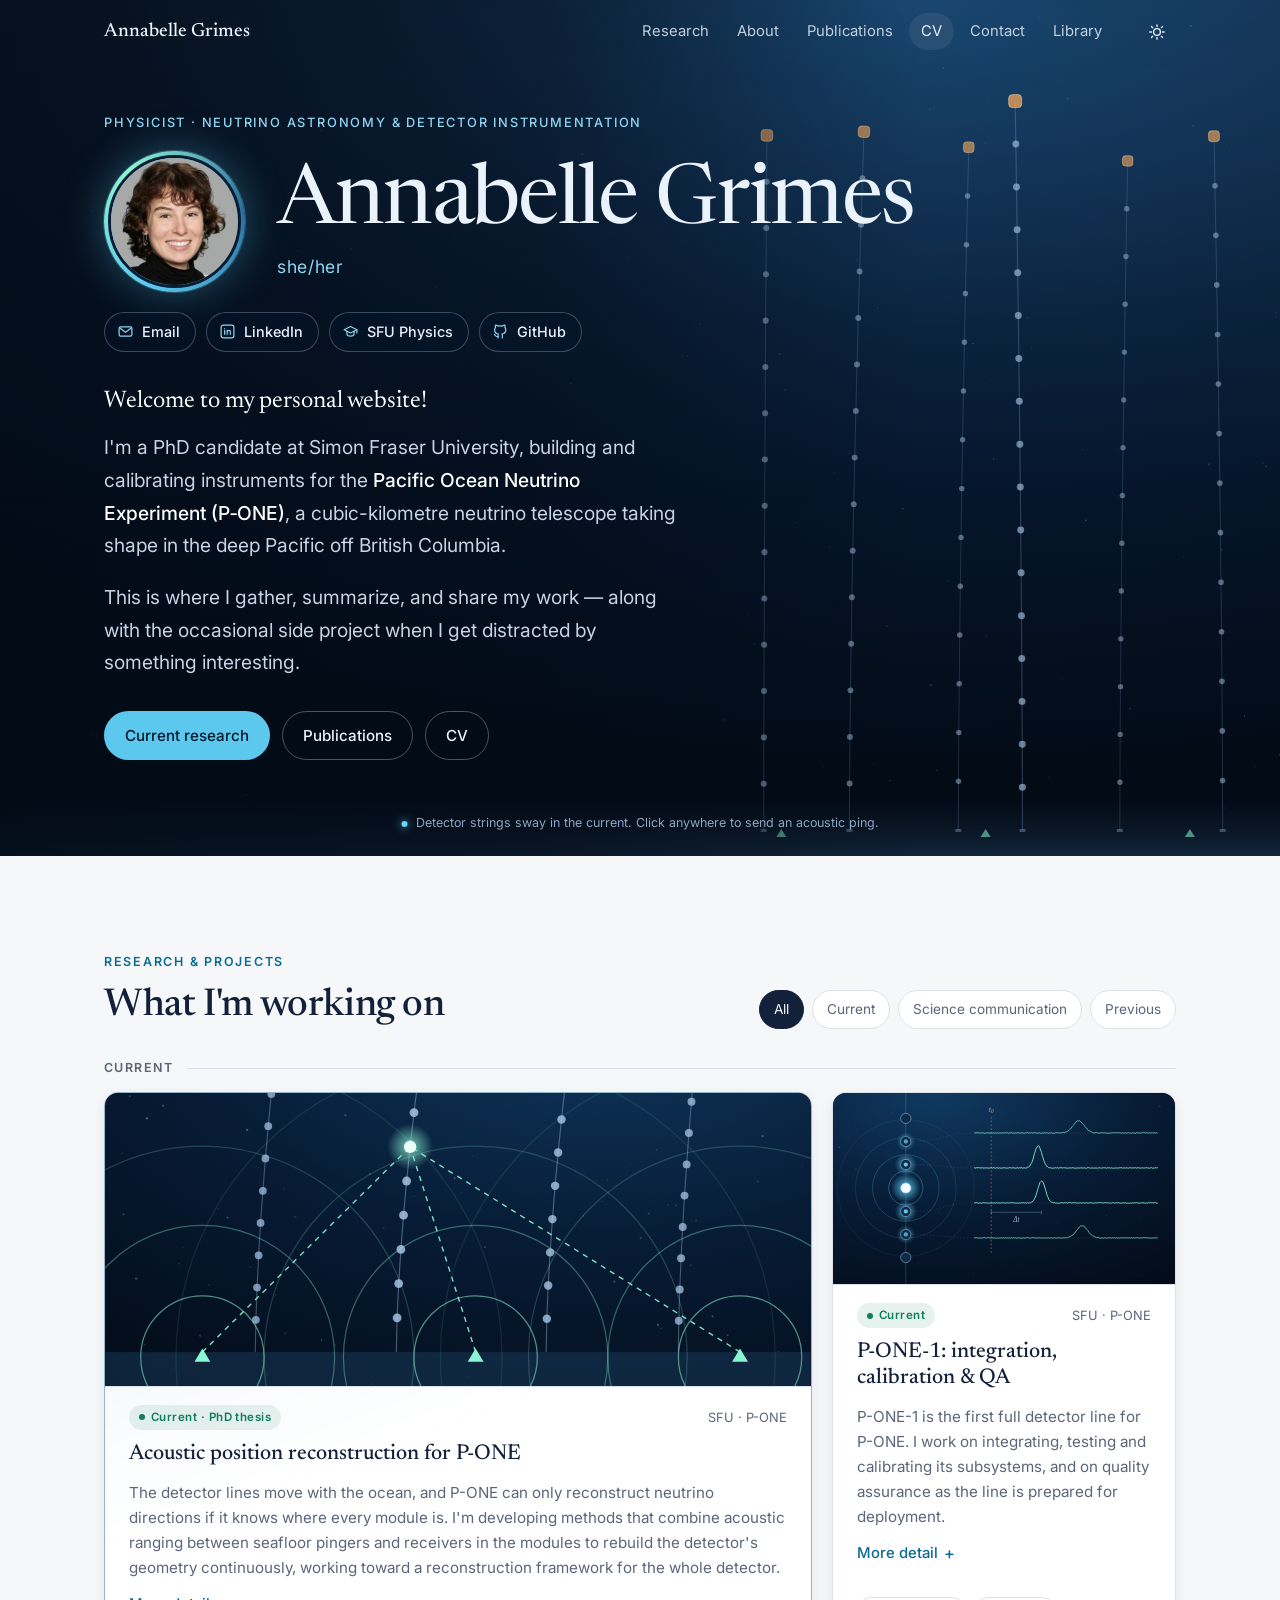
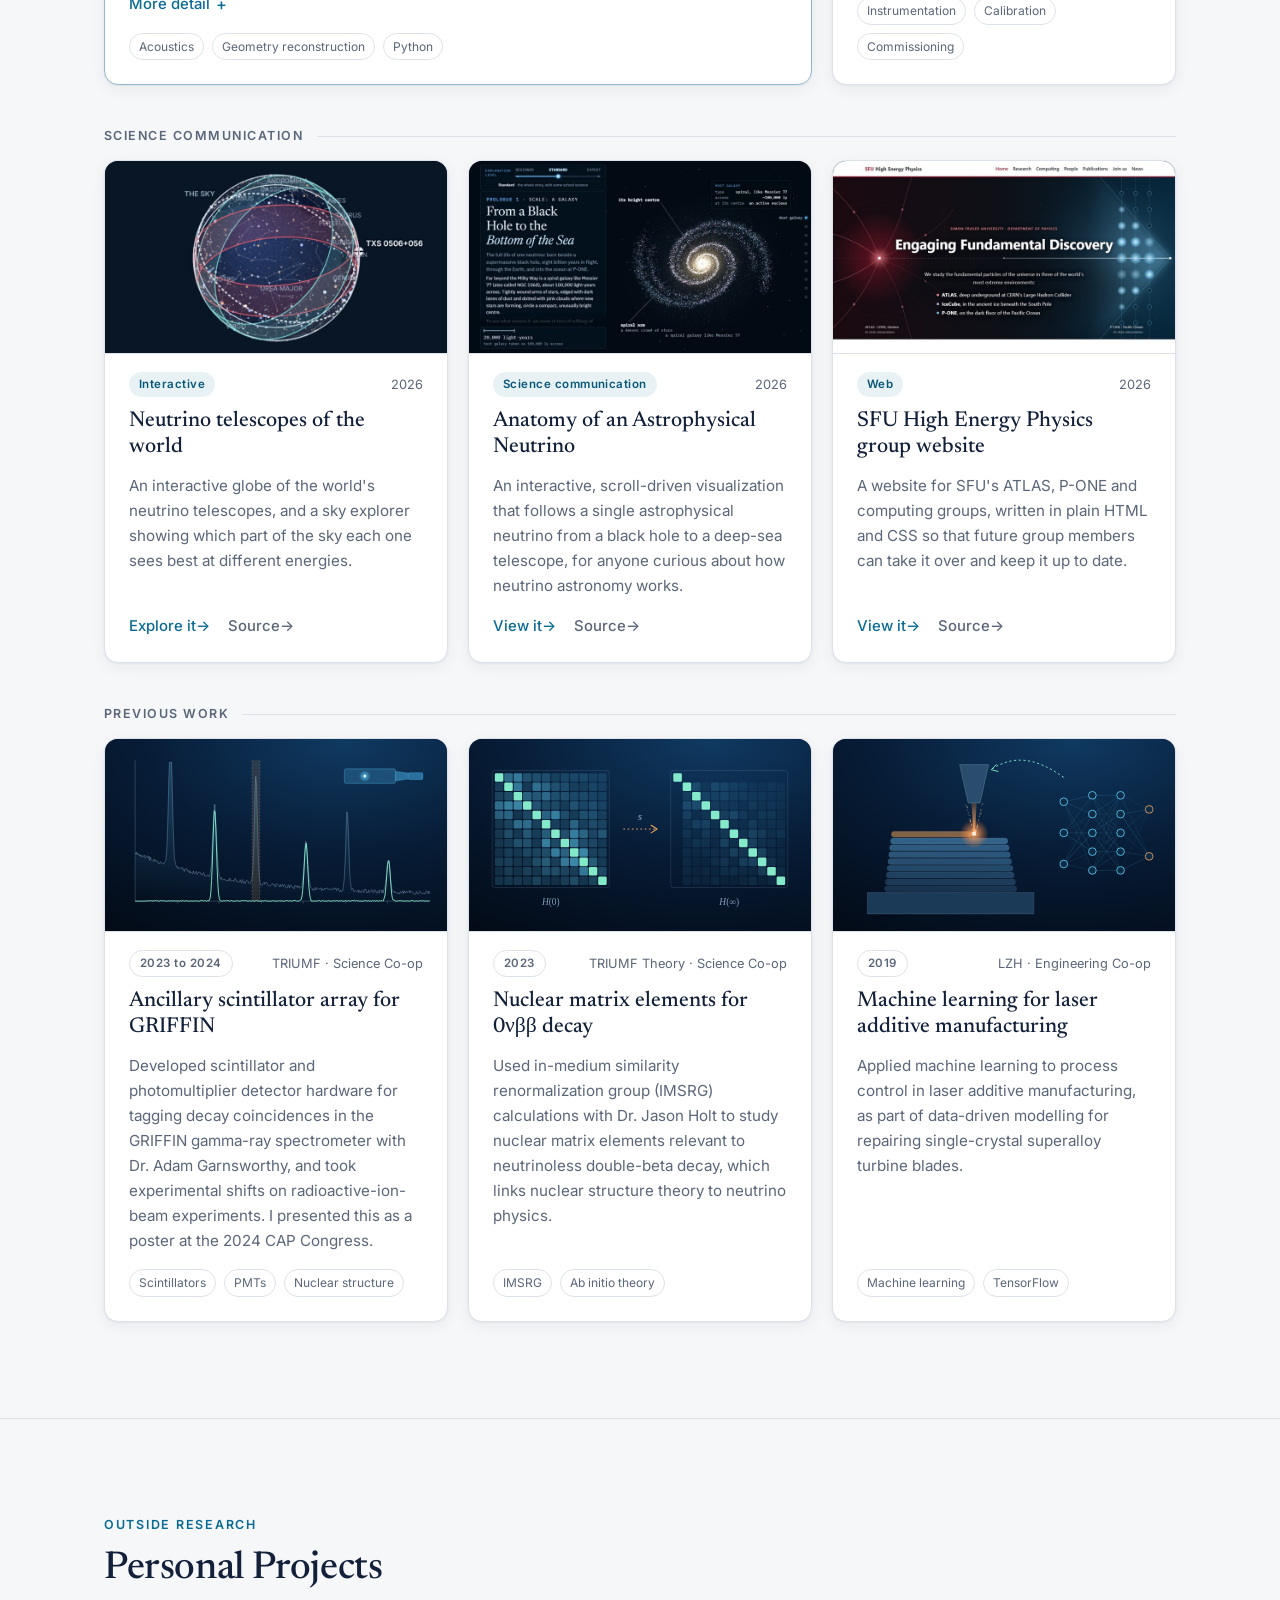
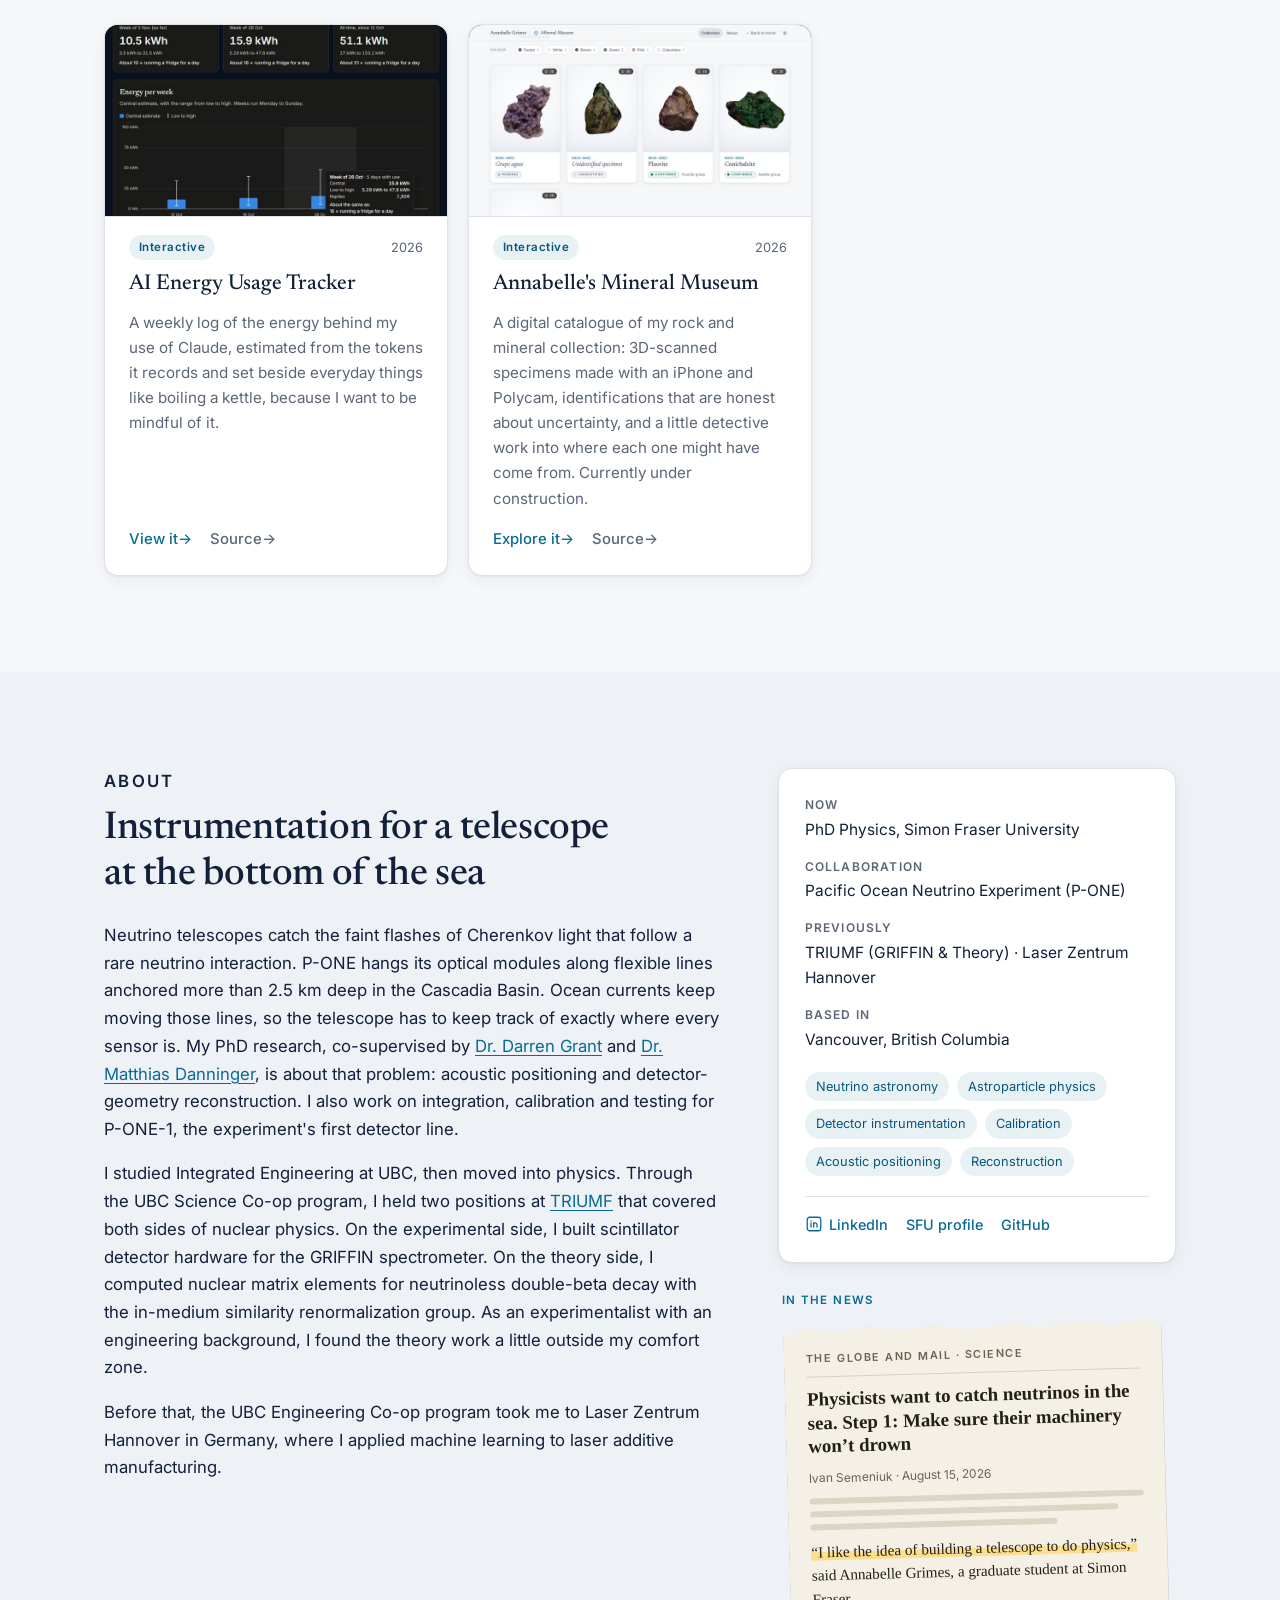
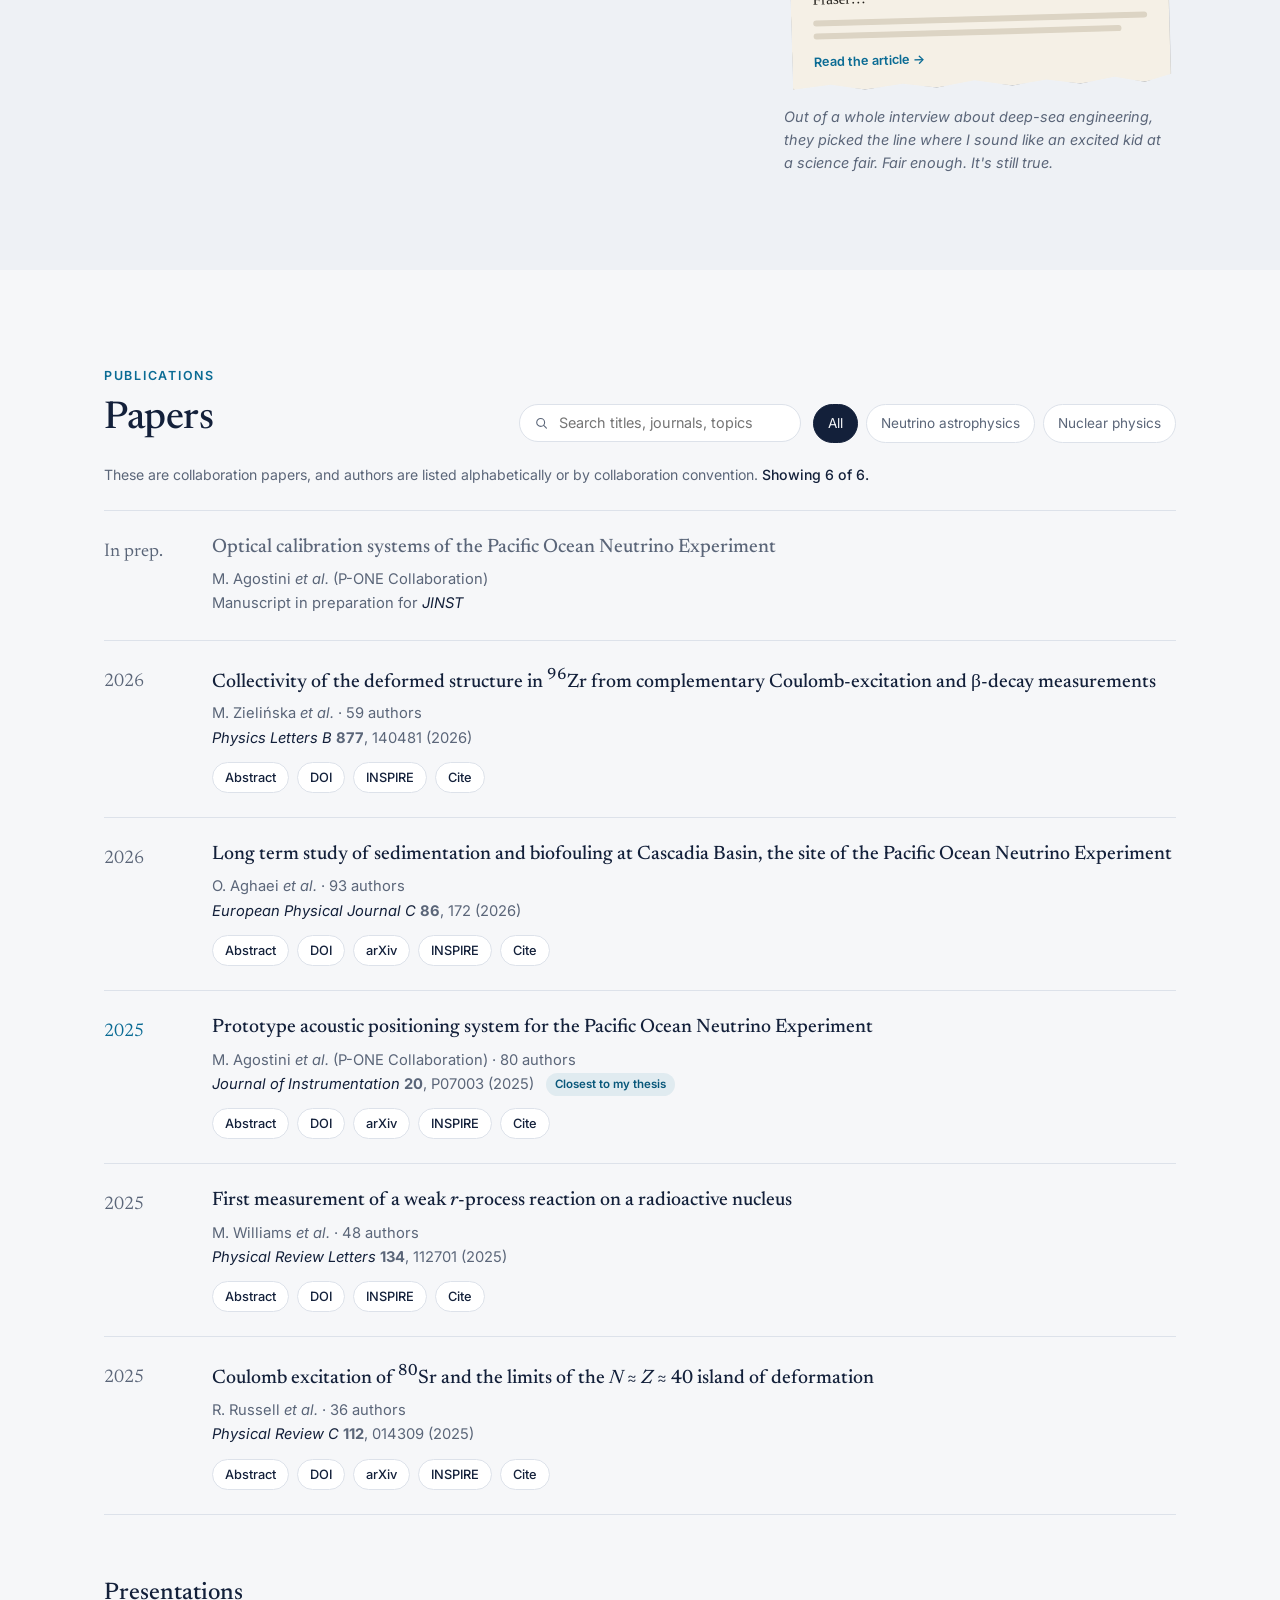
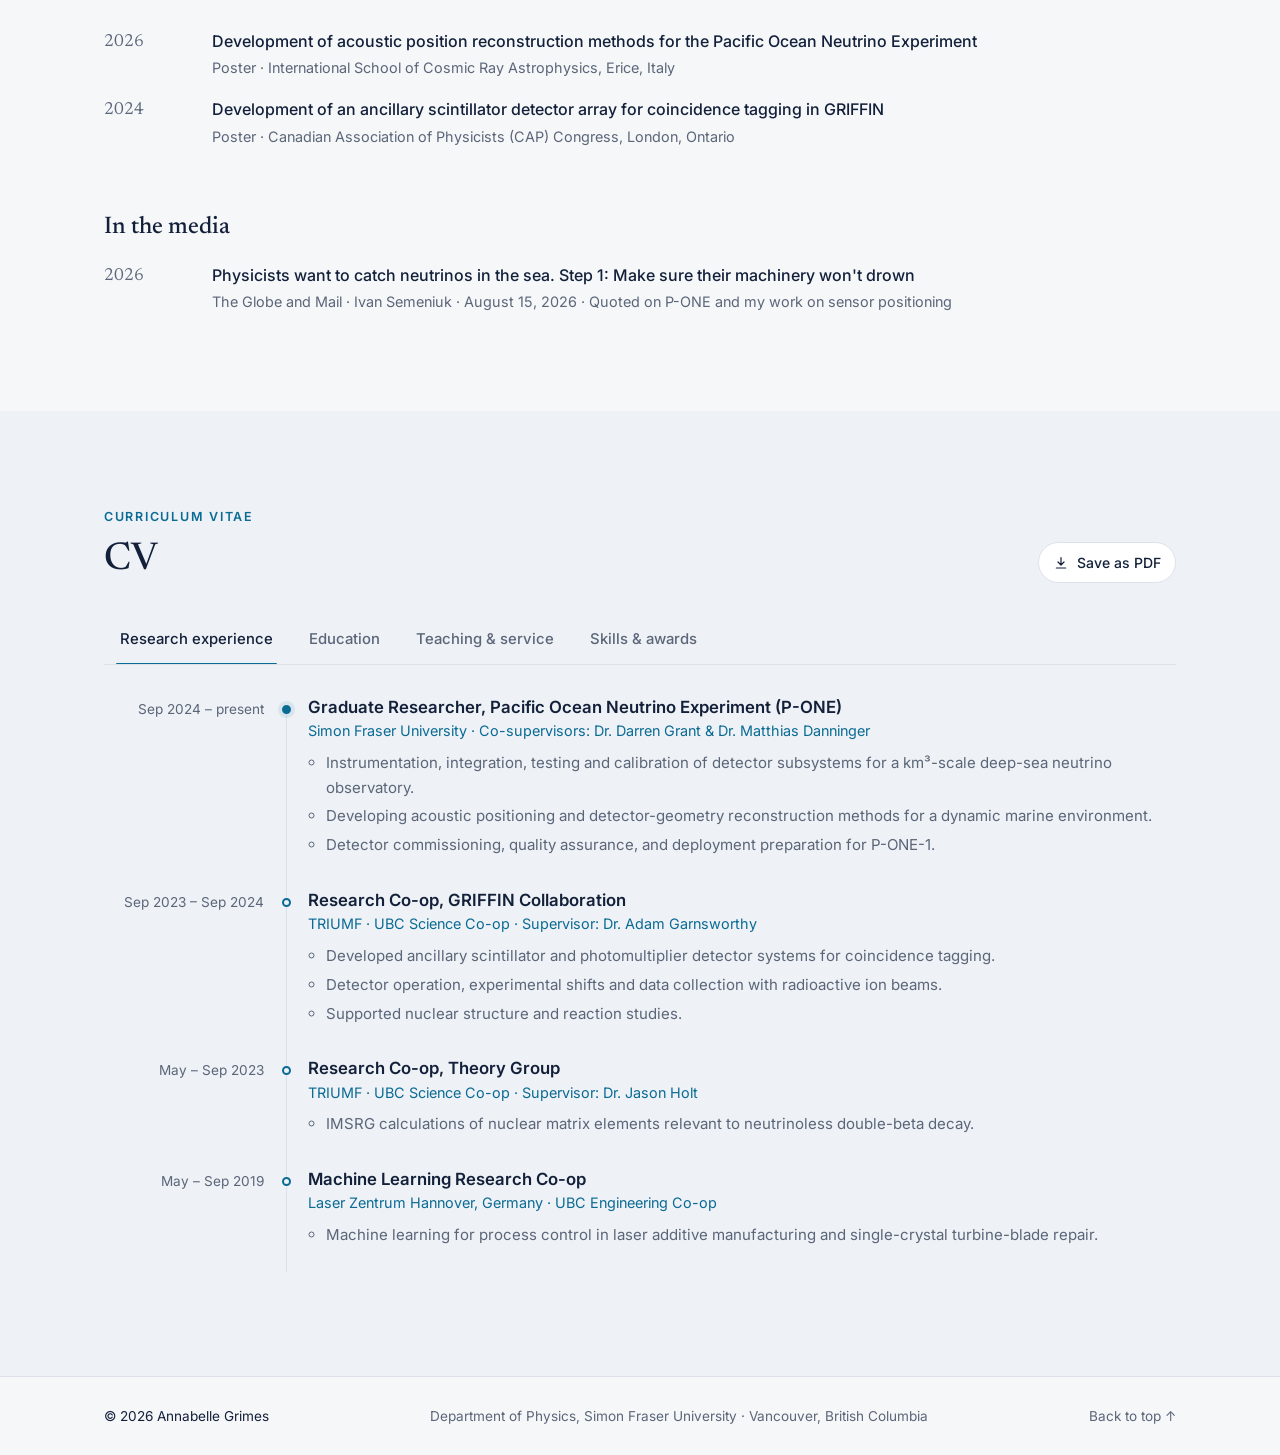
==== commit 219fef06: "Home: contact links at the top, under the profile Email (copies the address), LinkedIn, SFU Physics " ====
--- a/index.html
+++ b/index.html
@@ -17,7 +17,7 @@
   <link rel="preconnect" href="https://fonts.googleapis.com">
   <link rel="preconnect" href="https://fonts.gstatic.com" crossorigin>
   <link href="https://fonts.googleapis.com/css2?family=Inter:wght@400;500;600&family=Newsreader:opsz,wght@6..72,400;6..72,500;6..72,600&display=swap" rel="stylesheet">
-  <link rel="stylesheet" href="assets/style.css?v=20261106204500">
+  <link rel="stylesheet" href="assets/style.css?v=20261107023000">
   <script>
     try { var t = localStorage.getItem('theme'); if (t) document.documentElement.setAttribute('data-theme', t); } catch (e) {}
   </script>
@@ -79,6 +79,14 @@
             <p class="hero__pronouns">she/her</p>
           </div>
         </div>
+        <div class="hero__contact" id="contact" aria-label="Contact">
+          <button class="contact__chip" id="email-btn" type="button" data-u="annabelleleegrimes" data-d="gmail.com" title="Copy my email address">
+            <svg viewBox="0 0 24 24" width="17" height="17" aria-hidden="true"><rect x="3" y="5.5" width="18" height="13" rx="2" fill="none" stroke="currentColor" stroke-width="1.7"/><path d="m4 7 8 6 8-6" fill="none" stroke="currentColor" stroke-width="1.7" stroke-linejoin="round"/></svg><span id="email-label">Email</span>
+          </button>
+          <a class="contact__chip" href="https://www.linkedin.com/in/annabelle-grimes/" target="_blank" rel="noopener"><svg viewBox="0 0 24 24" width="17" height="17" aria-hidden="true"><rect x="3" y="3" width="18" height="18" rx="3" fill="none" stroke="currentColor" stroke-width="1.7"/><path d="M8 10.5V16M8 7.8v.1M11.5 16v-5.5M11.5 13c0-1.6 1-2.6 2.3-2.6s2.2.9 2.2 2.6V16" fill="none" stroke="currentColor" stroke-width="1.7" stroke-linecap="round"/></svg><span>LinkedIn</span></a>
+          <a class="contact__chip" href="https://www.sfu.ca/physics/people/graduate-students/alg181.html" target="_blank" rel="noopener"><svg viewBox="0 0 24 24" width="17" height="17" aria-hidden="true"><path d="M3 9.5 12 5l9 4.5-9 4.5-9-4.5Z" fill="none" stroke="currentColor" stroke-width="1.7" stroke-linejoin="round"/><path d="M7 11.5V16c0 1.2 2.2 2.5 5 2.5s5-1.3 5-2.5v-4.5M21 9.5V14" fill="none" stroke="currentColor" stroke-width="1.7" stroke-linecap="round"/></svg><span>SFU Physics</span></a>
+          <a class="contact__chip" href="https://github.com/annabellegrimes" target="_blank" rel="noopener"><svg viewBox="0 0 24 24" width="17" height="17" aria-hidden="true"><path d="M9 19c-4 1.3-4-2-5.6-2.5M14.6 21v-3.4c0-1 .1-1.5-.5-2.1 2.7-.3 5.4-1.3 5.4-6a4.7 4.7 0 0 0-1.3-3.2 4.3 4.3 0 0 0-.1-3.2s-1-.3-3.4 1.3a11.7 11.7 0 0 0-6.2 0C6.1 2.8 5.1 3.1 5.1 3.1a4.3 4.3 0 0 0-.1 3.2A4.7 4.7 0 0 0 3.7 9.5c0 4.7 2.7 5.7 5.4 6-.6.6-.6 1.2-.5 2.1V21" fill="none" stroke="currentColor" stroke-width="1.7" stroke-linecap="round" stroke-linejoin="round"/></svg><span>GitHub</span></a>
+        </div>
         <p class="hero__welcome">Welcome to my personal website!</p>
         <p class="hero__lede">
           I'm a PhD candidate at Simon Fraser University, building and calibrating instruments for the
@@ -93,7 +101,6 @@
           <a class="btn btn--primary" href="#research">Current research</a>
           <a class="btn btn--ghost" href="#publications">Publications</a>
           <a class="btn btn--ghost" href="#cv">CV</a>
-          <a class="btn btn--ghost" href="https://www.linkedin.com/in/annabelle-grimes/" target="_blank" rel="noopener"><svg viewBox="0 0 24 24" width="18" height="18" aria-hidden="true"><rect x="3" y="3" width="18" height="18" rx="3" fill="none" stroke="currentColor" stroke-width="1.7"/><path d="M8 10.5V16M8 7.8v.1M11.5 16v-5.5M11.5 13c0-1.6 1-2.6 2.3-2.6s2.2.9 2.2 2.6V16" fill="none" stroke="currentColor" stroke-width="1.7" stroke-linecap="round"/></svg>LinkedIn</a>
         </div>
       </div>
       <p class="hero__hint" id="hero-hint">
@@ -644,34 +651,6 @@
       </div>
     </section>
 
-    <!-- ============ CONTACT ============ -->
-    <section class="section contact" id="contact" aria-labelledby="contact-title">
-      <div class="wrap contact__inner">
-        <div>
-          <p class="kicker">Contact</p>
-          <h2 id="contact-title">Get in touch</h2>
-          <p>I'm always happy to talk about neutrino telescopes, detector instrumentation, or opportunities to collaborate.</p>
-        </div>
-        <div class="contact__links">
-          <button class="contact__item" id="email-btn" type="button" data-u="annabelleleegrimes" data-d="gmail.com">
-            <svg viewBox="0 0 24 24" width="20" height="20" aria-hidden="true"><rect x="3" y="5.5" width="18" height="13" rx="2" fill="none" stroke="currentColor" stroke-width="1.7"/><path d="m4 7 8 6 8-6" fill="none" stroke="currentColor" stroke-width="1.7" stroke-linejoin="round"/></svg>
-            <span><strong>Email</strong><span class="muted" id="email-label">Click to copy address</span></span>
-          </button>
-          <a class="contact__item" href="https://www.linkedin.com/in/annabelle-grimes/" target="_blank" rel="noopener">
-            <svg viewBox="0 0 24 24" width="20" height="20" aria-hidden="true"><rect x="3" y="3" width="18" height="18" rx="3" fill="none" stroke="currentColor" stroke-width="1.7"/><path d="M8 10.5V16M8 7.8v.1M11.5 16v-5.5M11.5 13c0-1.6 1-2.6 2.3-2.6s2.2.9 2.2 2.6V16" fill="none" stroke="currentColor" stroke-width="1.7" stroke-linecap="round"/></svg>
-            <span><strong>LinkedIn</strong><span class="muted">in/annabelle-grimes</span></span>
-          </a>
-          <a class="contact__item" href="https://www.sfu.ca/physics/people/graduate-students/alg181.html" target="_blank" rel="noopener">
-            <svg viewBox="0 0 24 24" width="20" height="20" aria-hidden="true"><path d="M3 9.5 12 5l9 4.5-9 4.5-9-4.5Z" fill="none" stroke="currentColor" stroke-width="1.7" stroke-linejoin="round"/><path d="M7 11.5V16c0 1.2 2.2 2.5 5 2.5s5-1.3 5-2.5v-4.5M21 9.5V14" fill="none" stroke="currentColor" stroke-width="1.7" stroke-linecap="round"/></svg>
-            <span><strong>SFU Physics</strong><span class="muted">Department profile</span></span>
-          </a>
-          <a class="contact__item" href="https://github.com/annabellegrimes" target="_blank" rel="noopener">
-            <svg viewBox="0 0 24 24" width="20" height="20" aria-hidden="true"><path d="M9 19c-4 1.3-4-2-5.6-2.5M14.6 21v-3.4c0-1 .1-1.5-.5-2.1 2.7-.3 5.4-1.3 5.4-6a4.7 4.7 0 0 0-1.3-3.2 4.3 4.3 0 0 0-.1-3.2s-1-.3-3.4 1.3a11.7 11.7 0 0 0-6.2 0C6.1 2.8 5.1 3.1 5.1 3.1a4.3 4.3 0 0 0-.1 3.2A4.7 4.7 0 0 0 3.7 9.5c0 4.7 2.7 5.7 5.4 6-.6.6-.6 1.2-.5 2.1V21" fill="none" stroke="currentColor" stroke-width="1.7" stroke-linecap="round" stroke-linejoin="round"/></svg>
-            <span><strong>GitHub</strong><span class="muted">annabellegrimes</span></span>
-          </a>
-        </div>
-      </div>
-    </section>
   </main>
 
   <footer class="footer">
--- a/assets/style.css
+++ b/assets/style.css
@@ -516,21 +516,19 @@
 
 /* ---------- Pronouns under name ---------- */
 .hero__name { display: flex; flex-direction: column; gap: 6px; }
+/* contact, right under the profile */
+.hero__contact { display: flex; flex-wrap: wrap; gap: 10px; margin: -4px 0 30px; }
+.contact__chip {
+  display: inline-flex; align-items: center; gap: 8px; padding: 7px 15px 7px 12px; border-radius: 999px; cursor: pointer;
+  border: 1px solid rgba(200, 220, 240, .28); background: rgba(6, 20, 42, .45); color: #e9f1fb; font: inherit; font-size: .9rem; font-weight: 500;
+  text-decoration: none; backdrop-filter: blur(6px); -webkit-backdrop-filter: blur(6px); transition: border-color .2s, background-color .2s, transform .2s;
+}
+.contact__chip:hover { border-color: #5cc8ee; background: rgba(92, 200, 238, .12); color: #fff; transform: translateY(-1px); }
+.contact__chip svg { color: #8fd6f2; flex: none; }
+@media (max-width: 600px) { .hero__contact { gap: 8px; margin-bottom: 26px; } .contact__chip { padding: 6px 12px 6px 10px; font-size: .86rem; } }
 .hero__pronouns { margin: 0; font-size: clamp(.95rem, 1.4vw, 1.1rem); letter-spacing: .04em; color: #8fd6f2; }
 
 /* ---------- Lanternfish beside the name in the hero (assets/fish.js) ---------- */
 .fish-margin { position: absolute; top: 0; z-index: 0; pointer-events: none; display: none; }
 .fish-margin--left { left: 8px; }
 @media print { .fish-margin { display: none !important; } }
-
-/* ---------- Personal projects: under-construction badge, intro link ---------- */
-.card__aside { font-style: italic; }
-.badge--wip { background: transparent; border: 1px dashed currentColor; color: var(--muted); display: inline-flex; align-items: center; gap: 6px; }
-.badge--wip::before { content: ""; width: 9px; height: 9px; flex: none; background: repeating-linear-gradient(-45deg, currentColor 0 2px, transparent 2px 4px); border-radius: 2px; }
-.hero__lede a { color: #8fd6f2; }
-.hero__lede a:hover { color: #fff; }
-/* seven nav links: tighten them just above the mobile-menu breakpoint */
-@media (min-width: 761px) and (max-width: 900px) {
-  .nav__inner { gap: 12px; }
-  .nav__links a { padding: 6px 8px; font-size: .9rem; }
-}
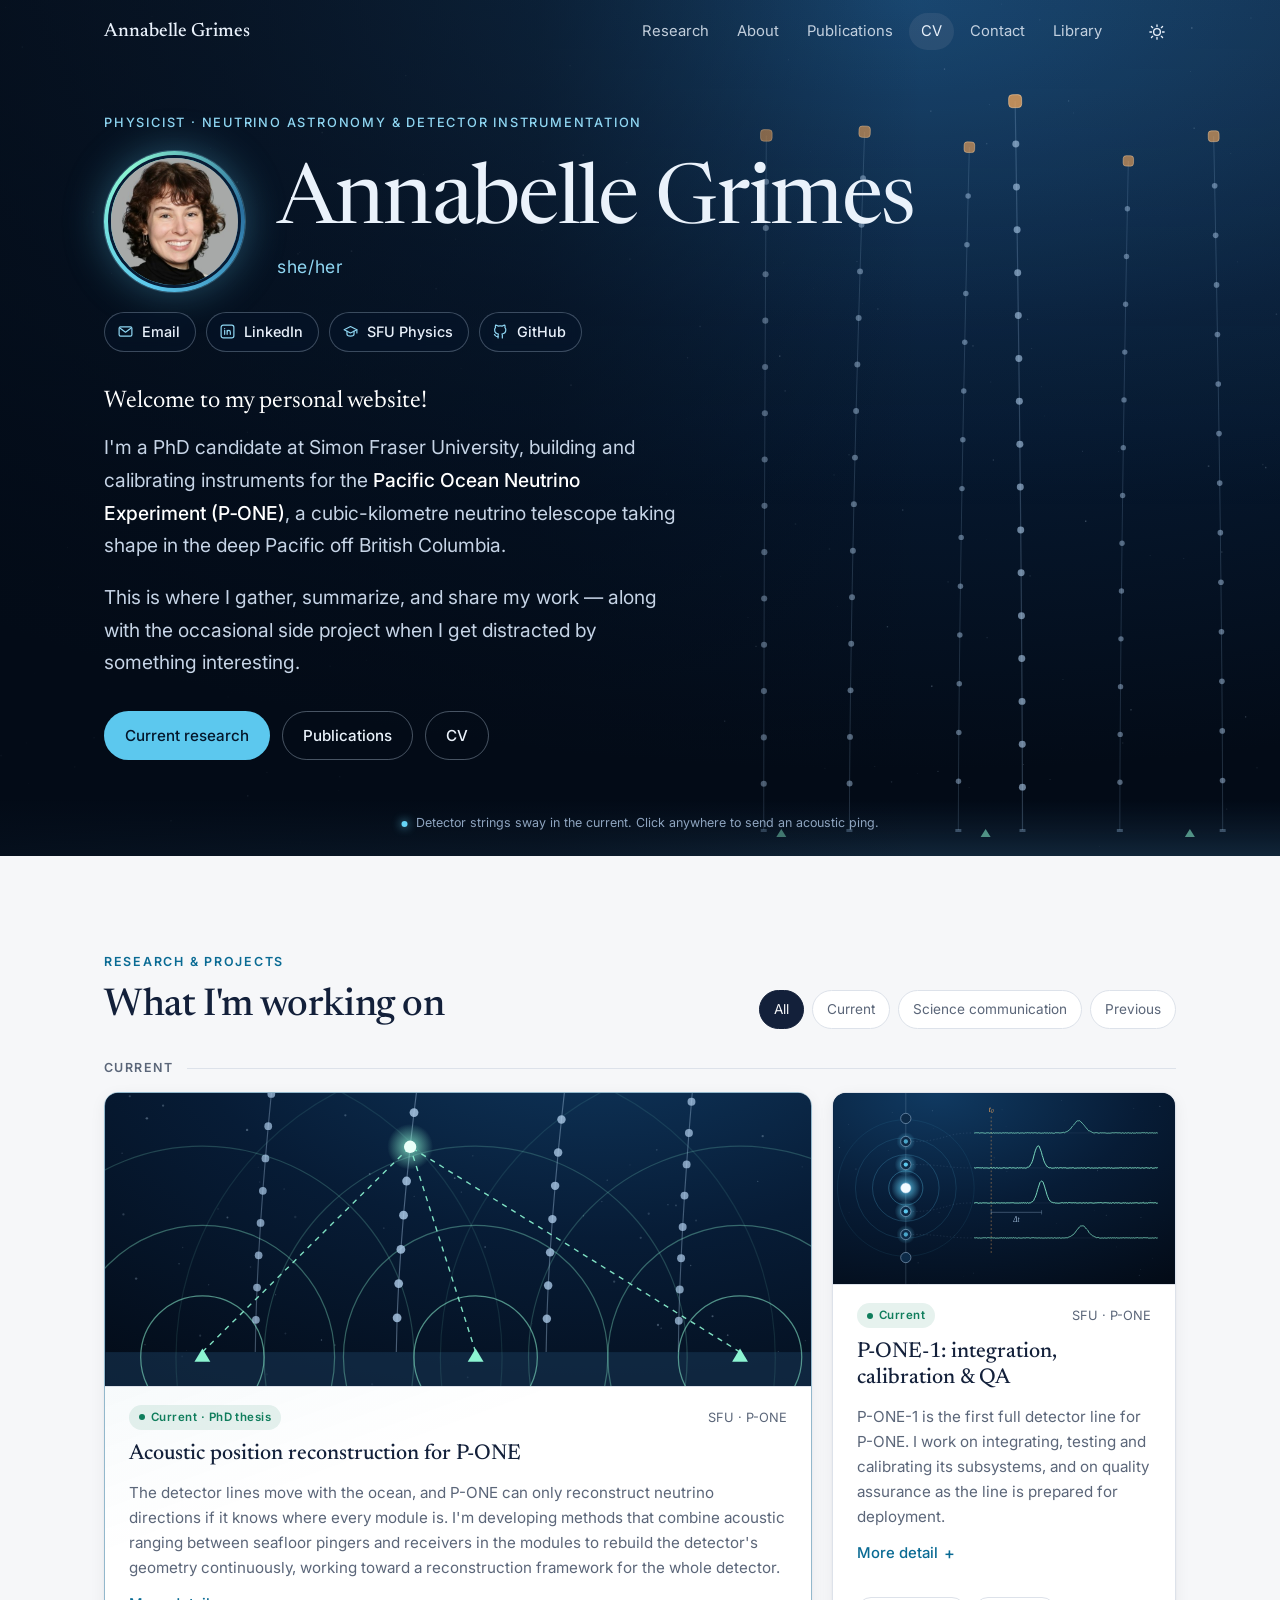
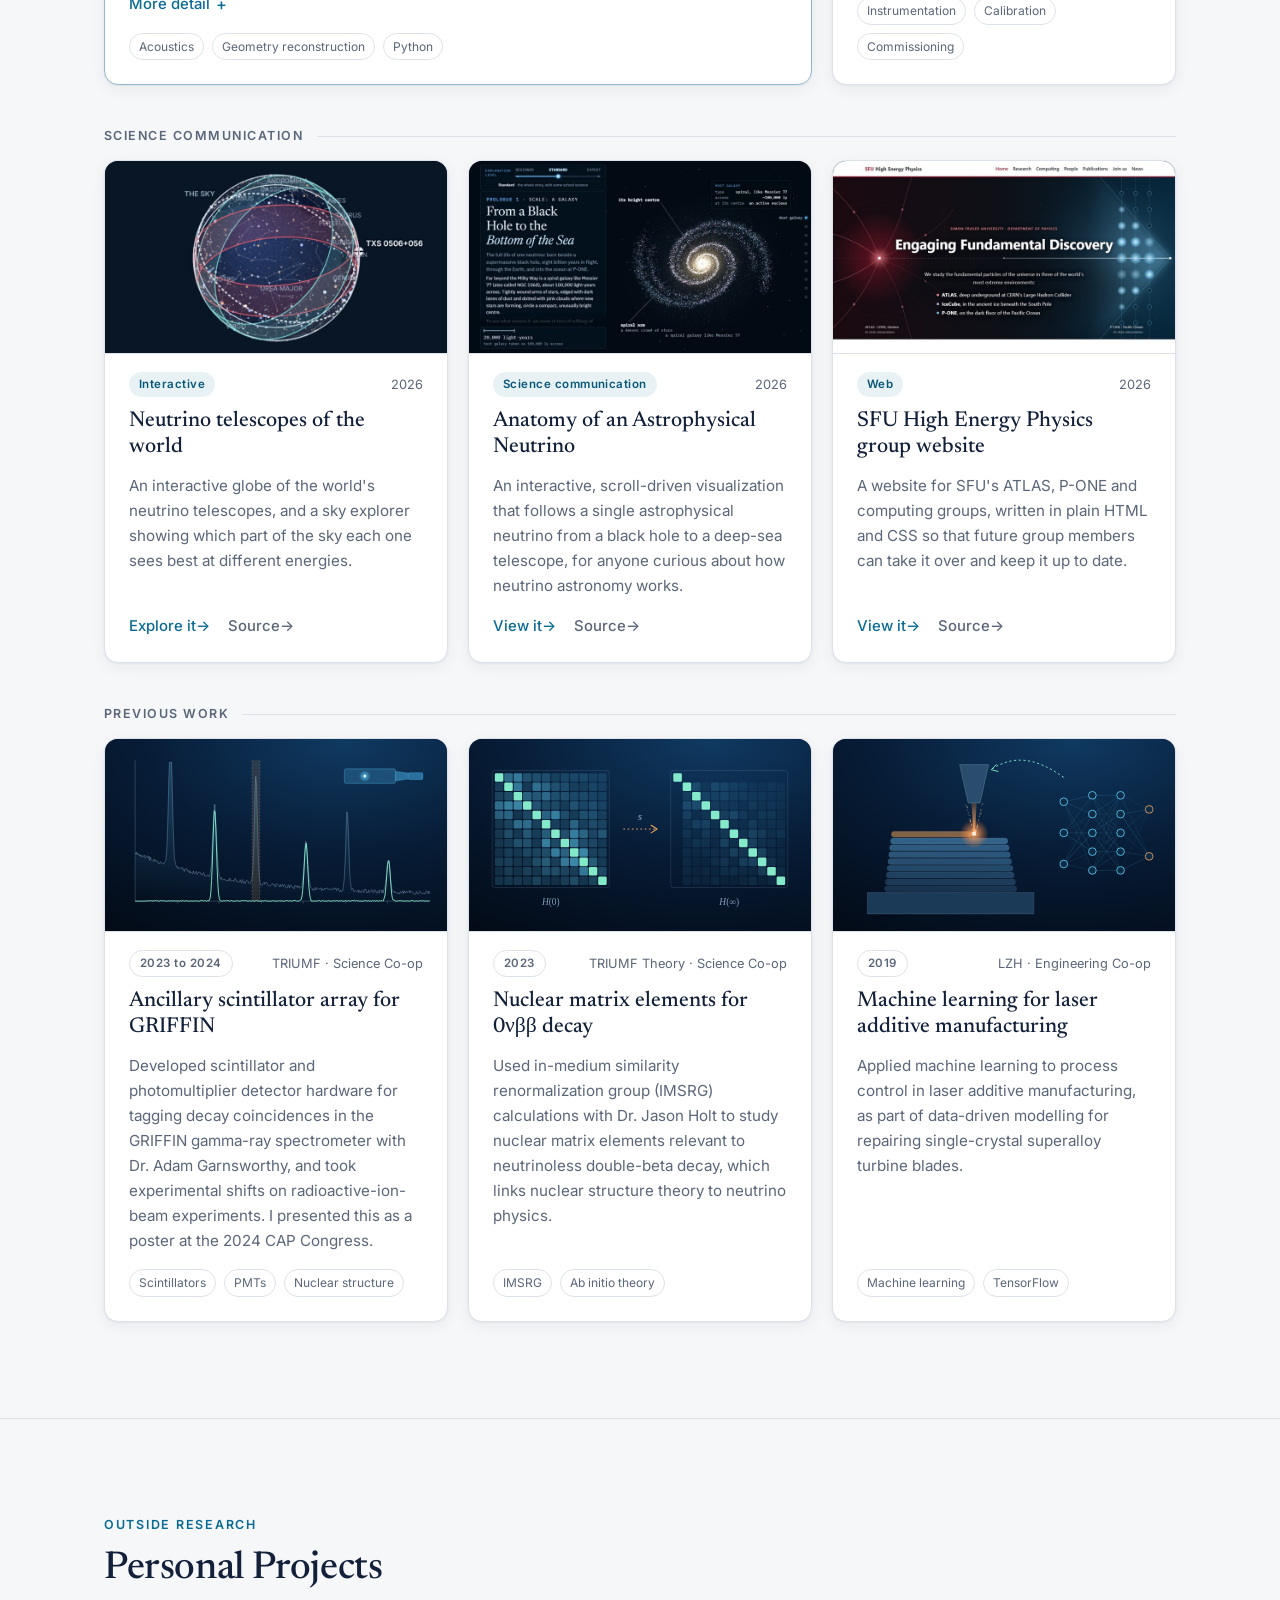
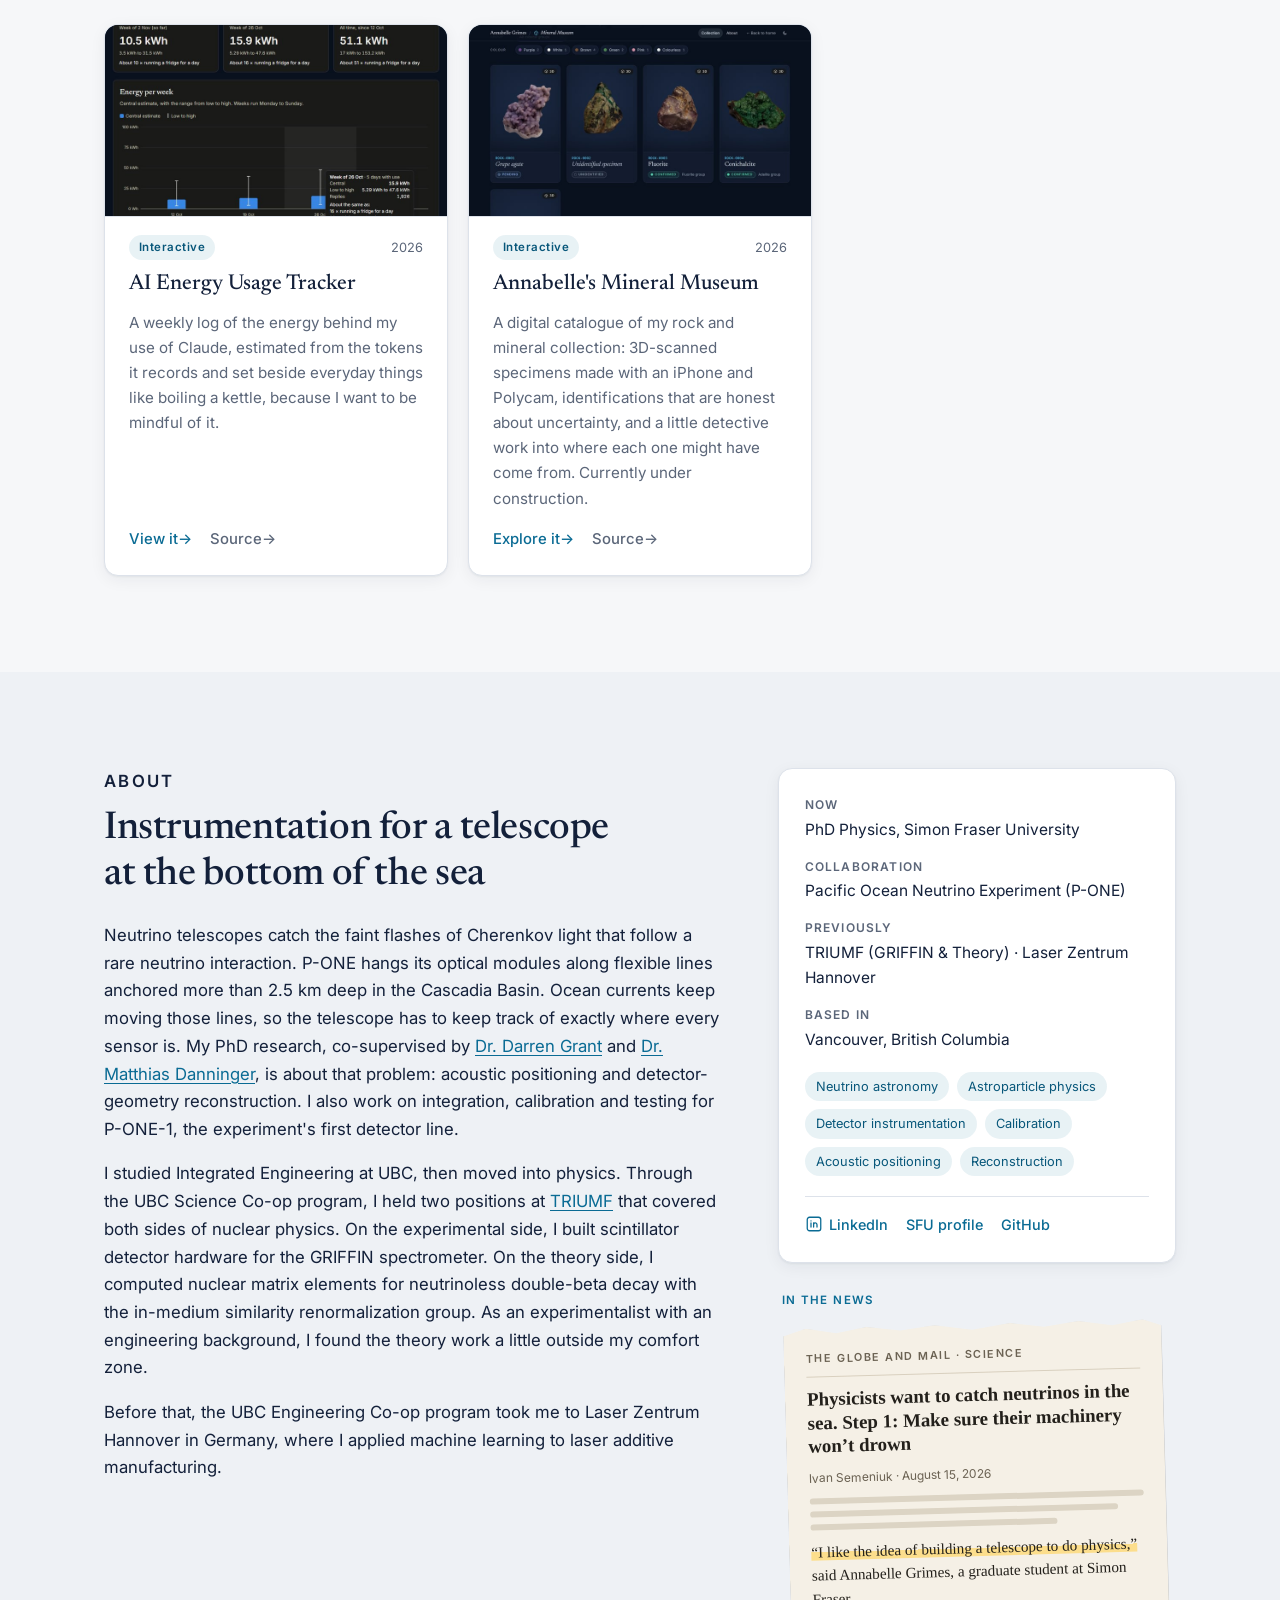
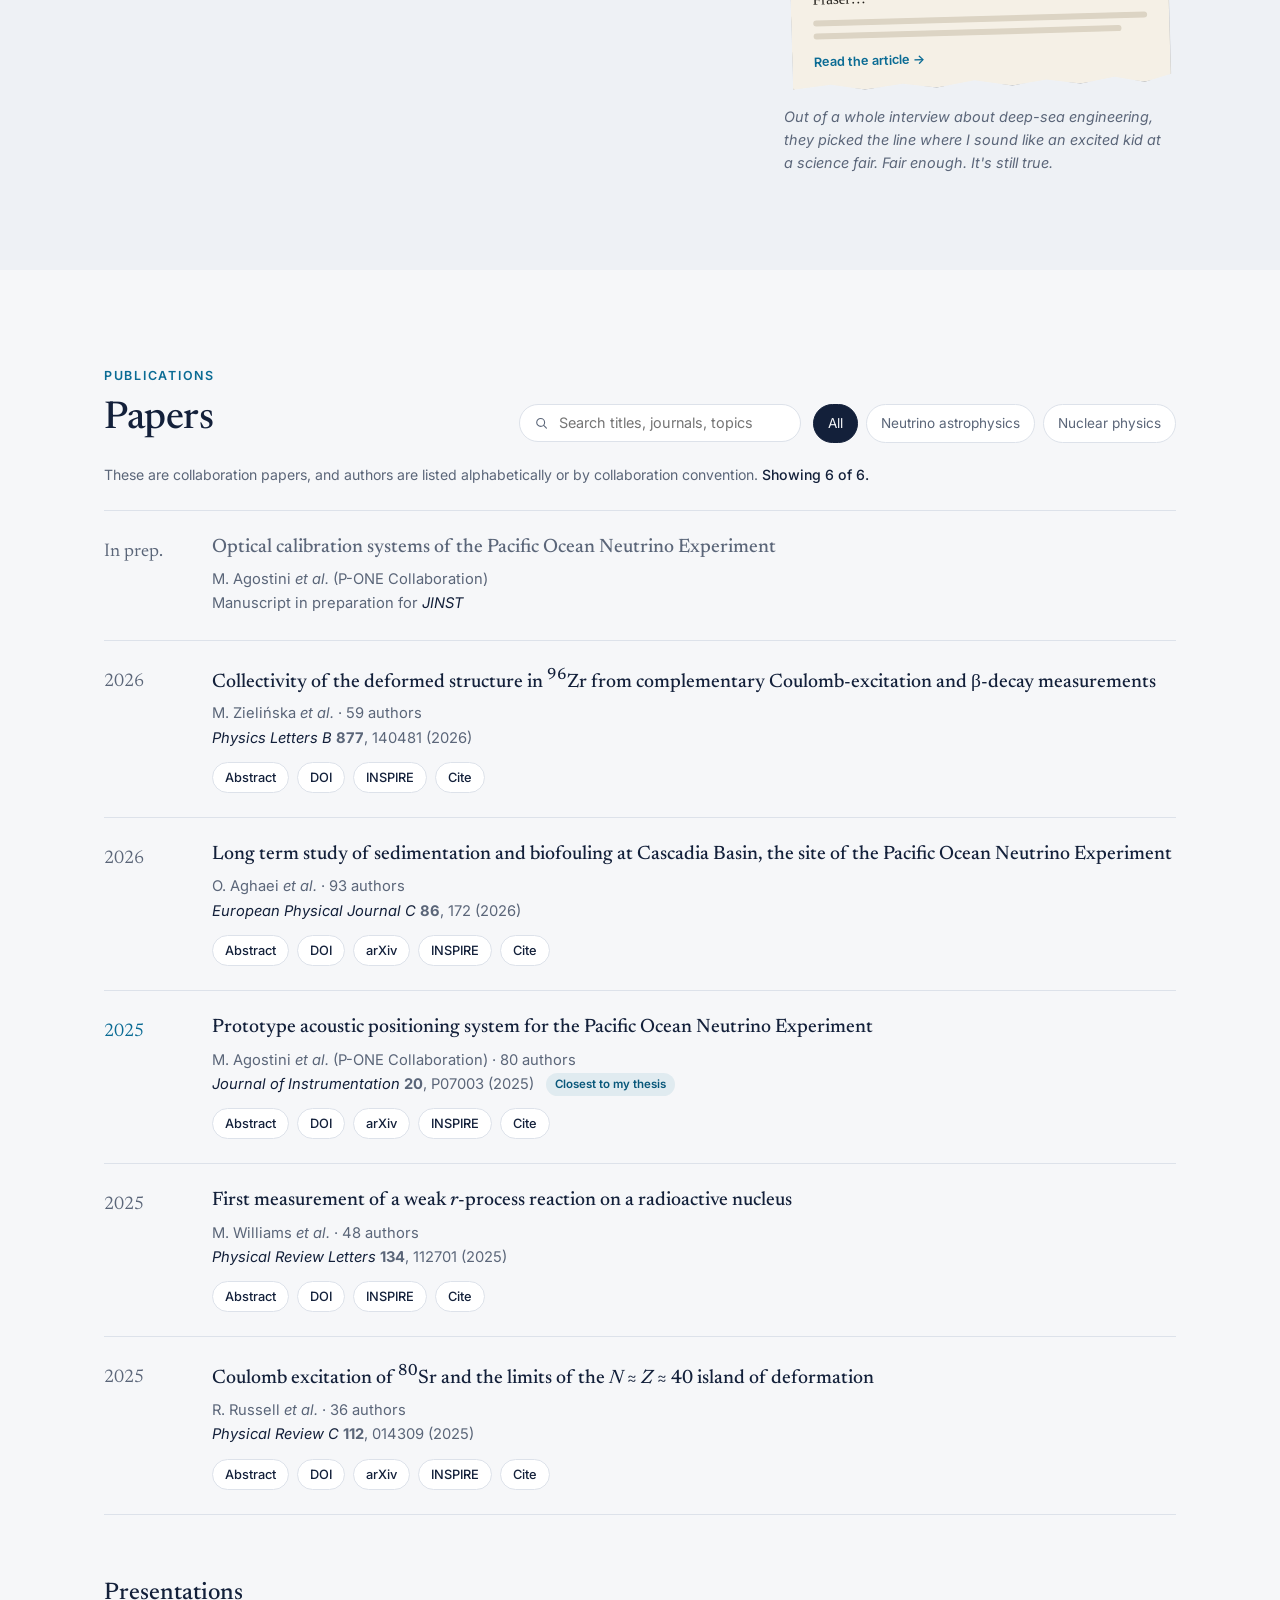
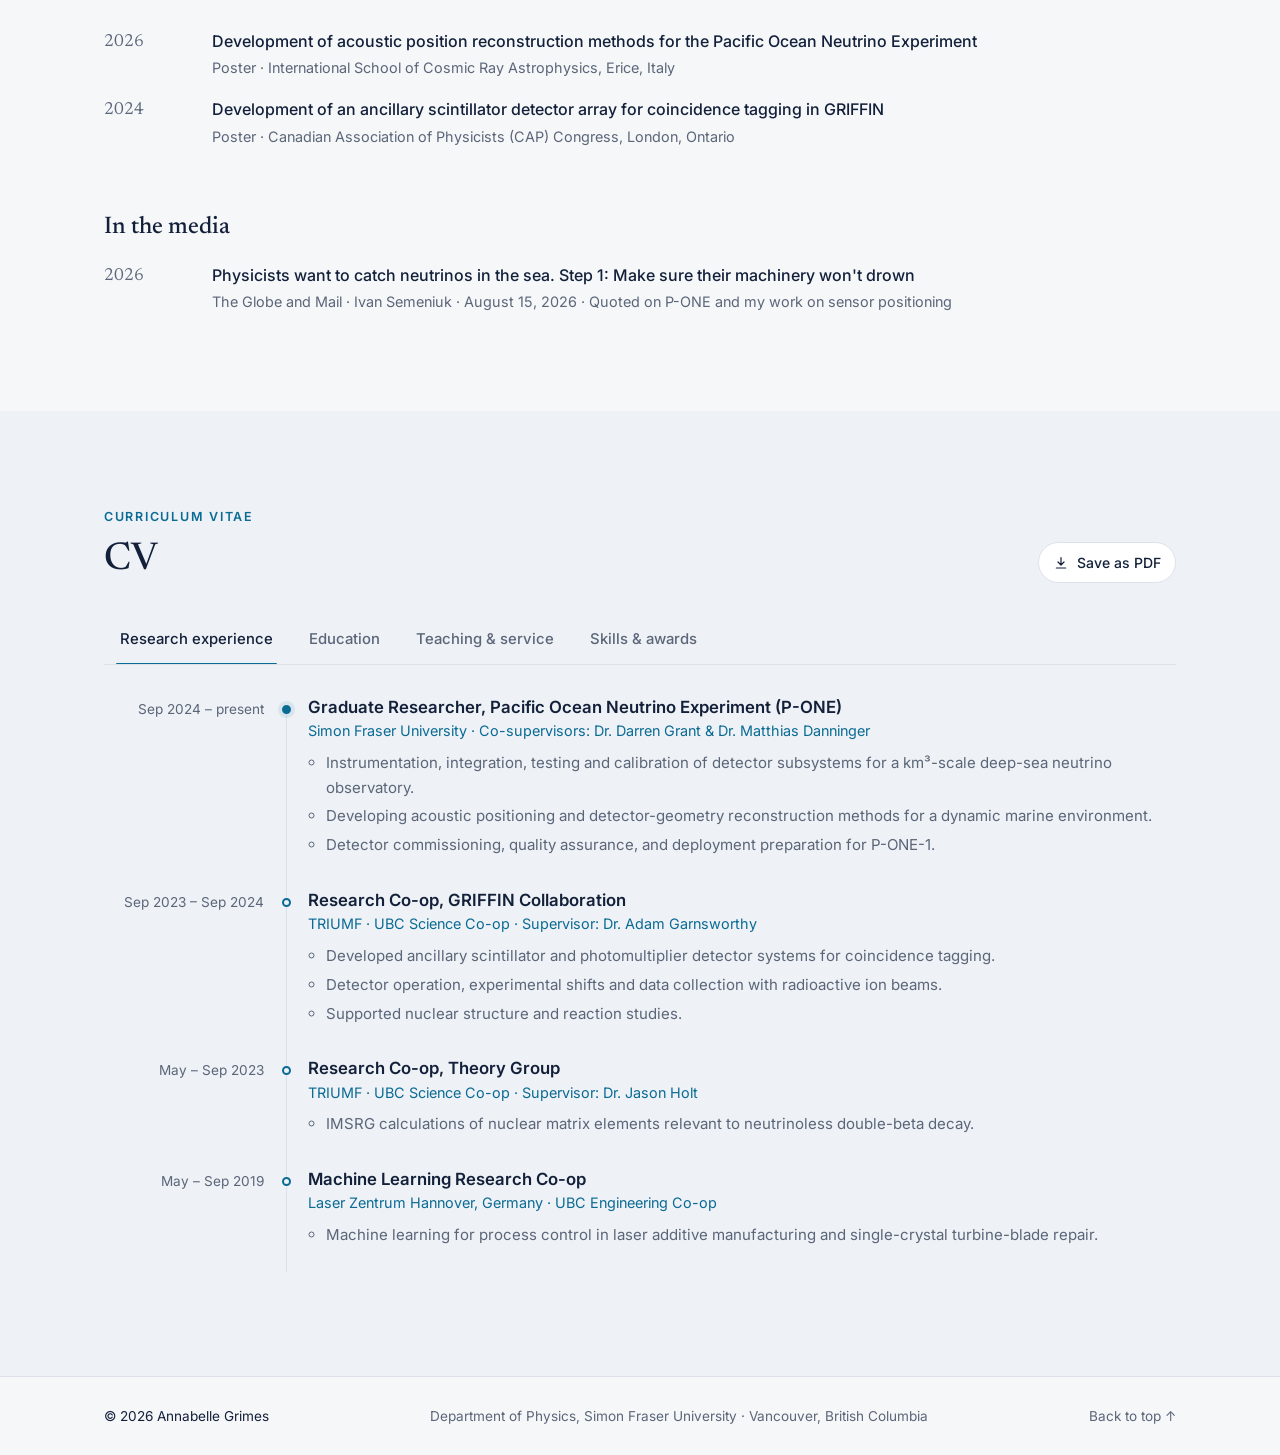
==== commit ca08e494: "Home: Mineral Museum card thumbnail in dark mode, to sit with the dark site Co-Authored-By: Claude O" ====
--- a/index.html
+++ b/index.html
@@ -258,7 +258,7 @@
             </article>
 
             <article class="card">
-              <a class="card__media" href="https://annabellegrimes.github.io/annabelles-mineral-museum/" target="_blank" rel="noopener" tabindex="-1" aria-hidden="true"><img src="assets/img/mineral-museum.jpg?v=20261106234500" alt="The Mineral Museum gallery: 3D scans of grape agate, fluorite, conichalcite and an unidentified specimen on catalogue cards" width="800" height="450" loading="lazy" decoding="async"></a>
+              <a class="card__media" href="https://annabellegrimes.github.io/annabelles-mineral-museum/" target="_blank" rel="noopener" tabindex="-1" aria-hidden="true"><img src="assets/img/mineral-museum.jpg?v=20261107033000" alt="The Mineral Museum gallery: 3D scans of grape agate, fluorite, conichalcite and an unidentified specimen on catalogue cards" width="800" height="450" loading="lazy" decoding="async"></a>
               <div class="card__top"><span class="badge">Interactive</span><span class="card__where">2026</span></div>
               <h3>Annabelle's Mineral Museum</h3>
               <p>A digital catalogue of my rock and mineral collection: 3D-scanned specimens made with an iPhone and Polycam,
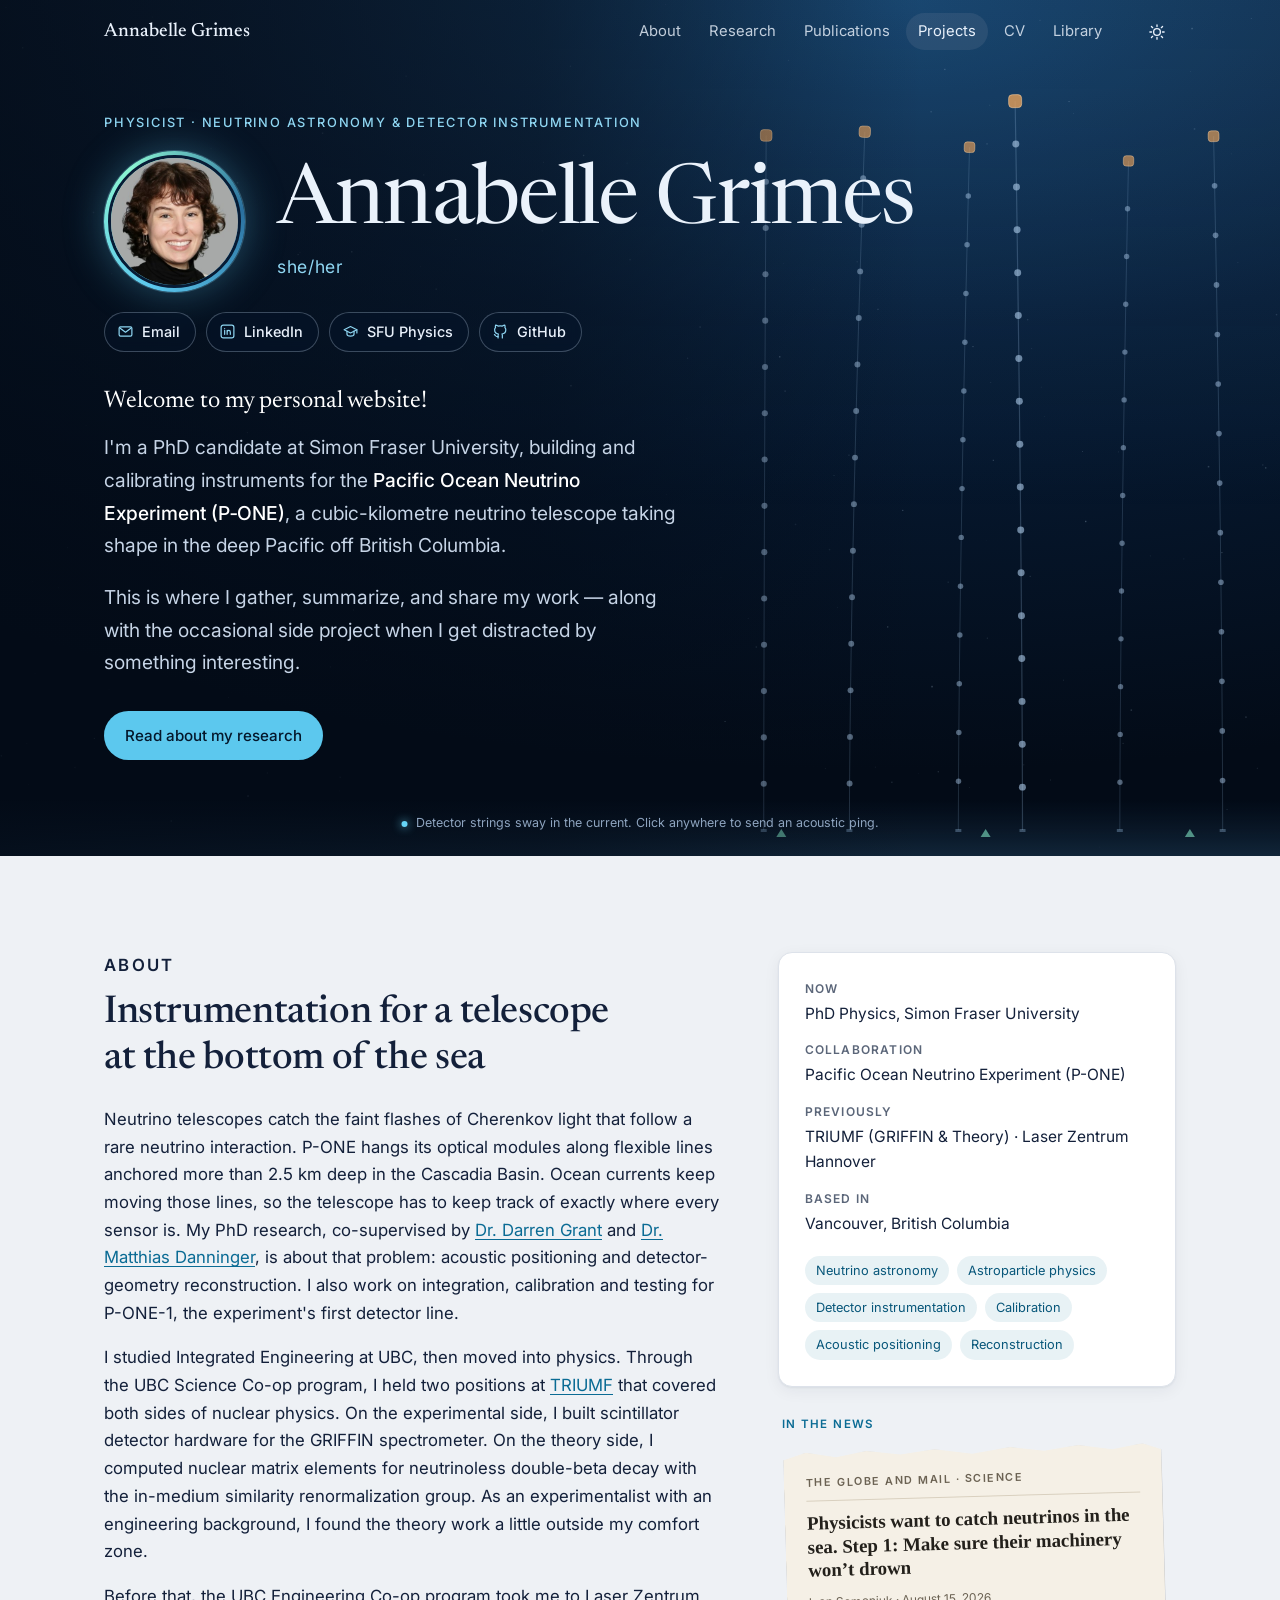
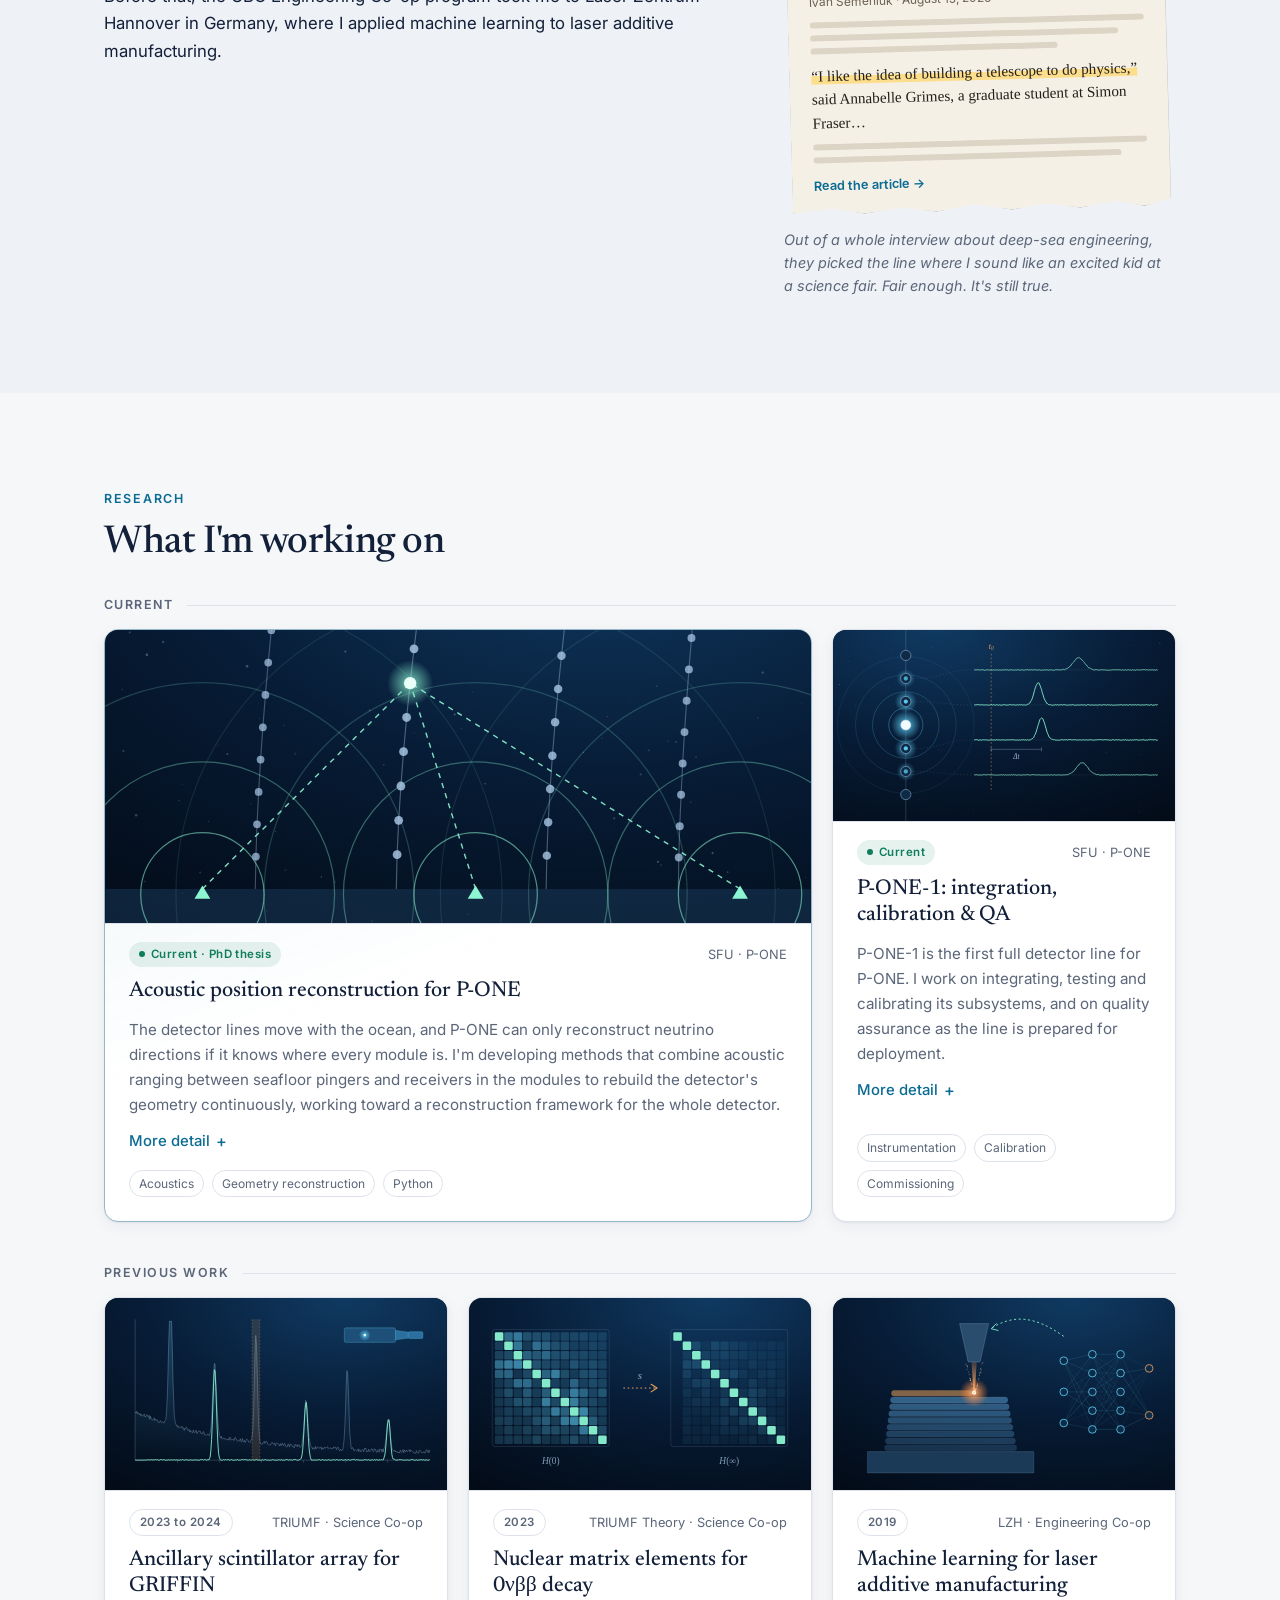
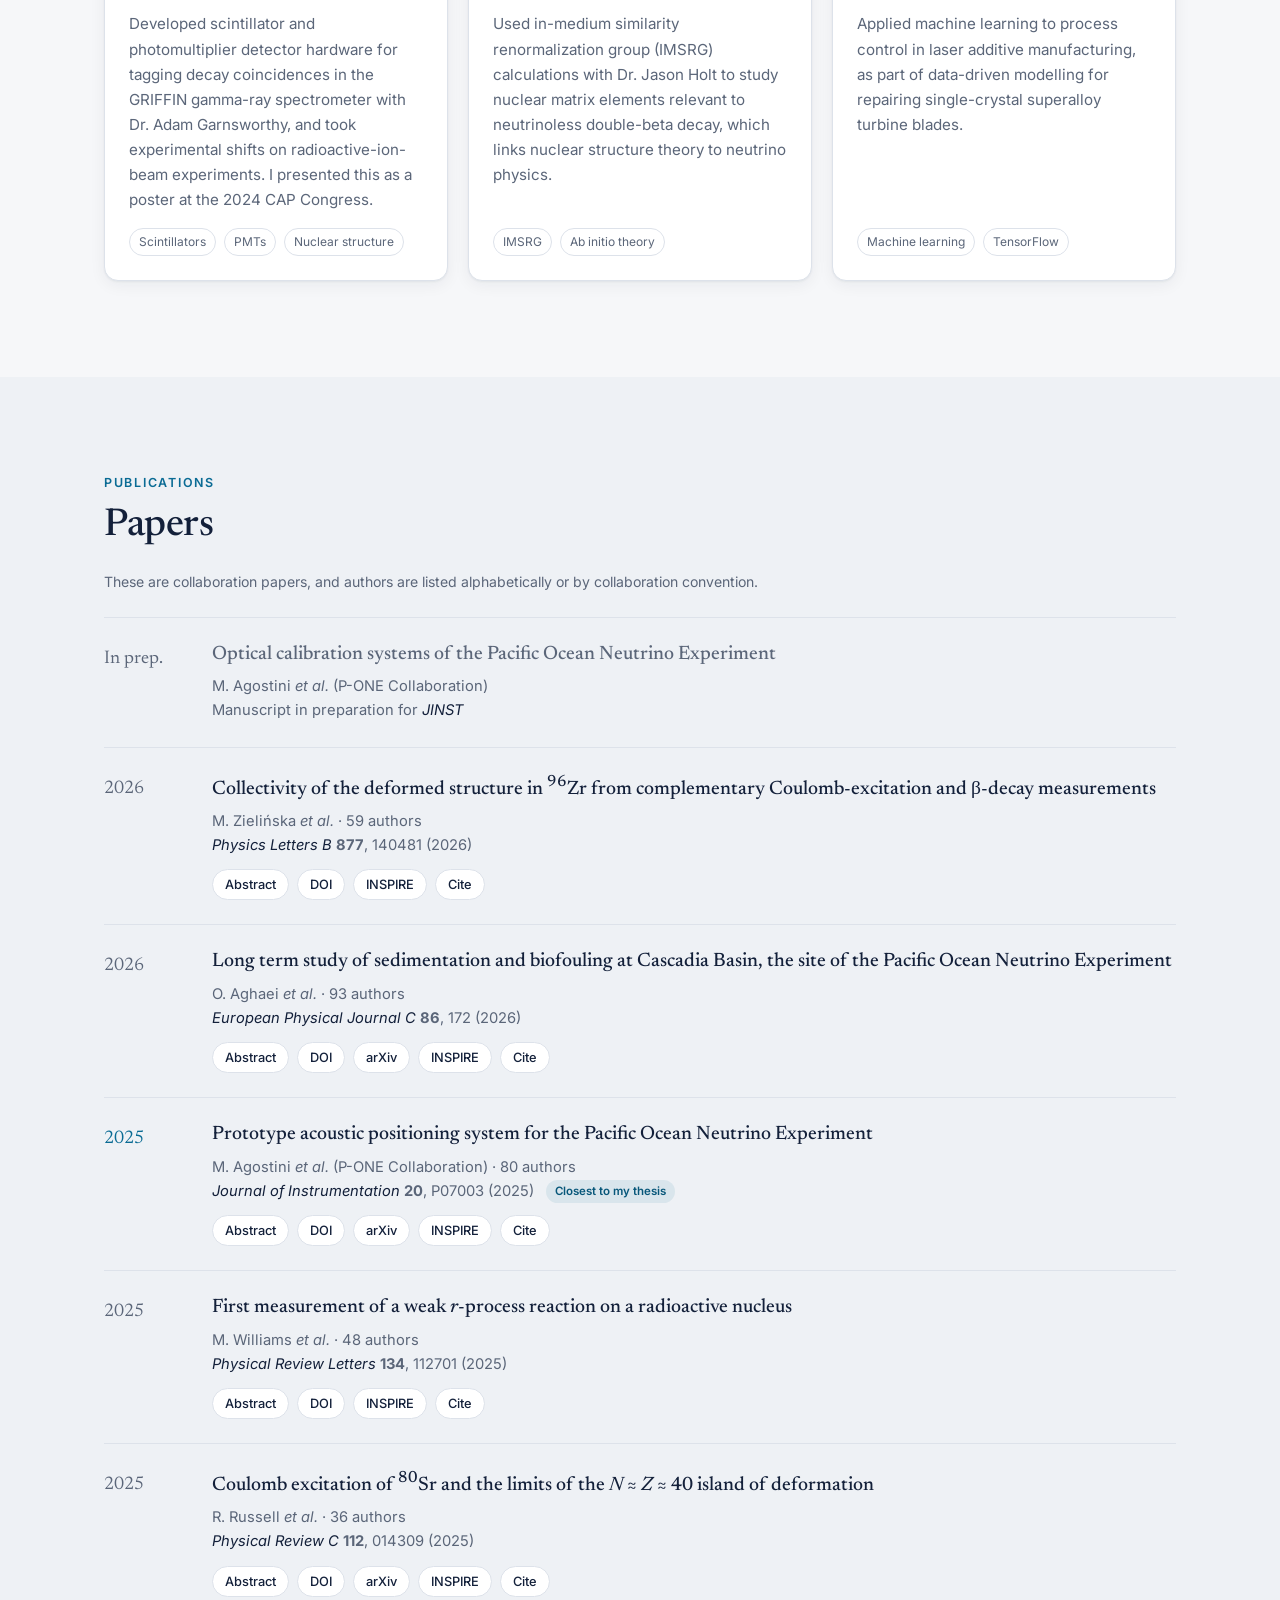
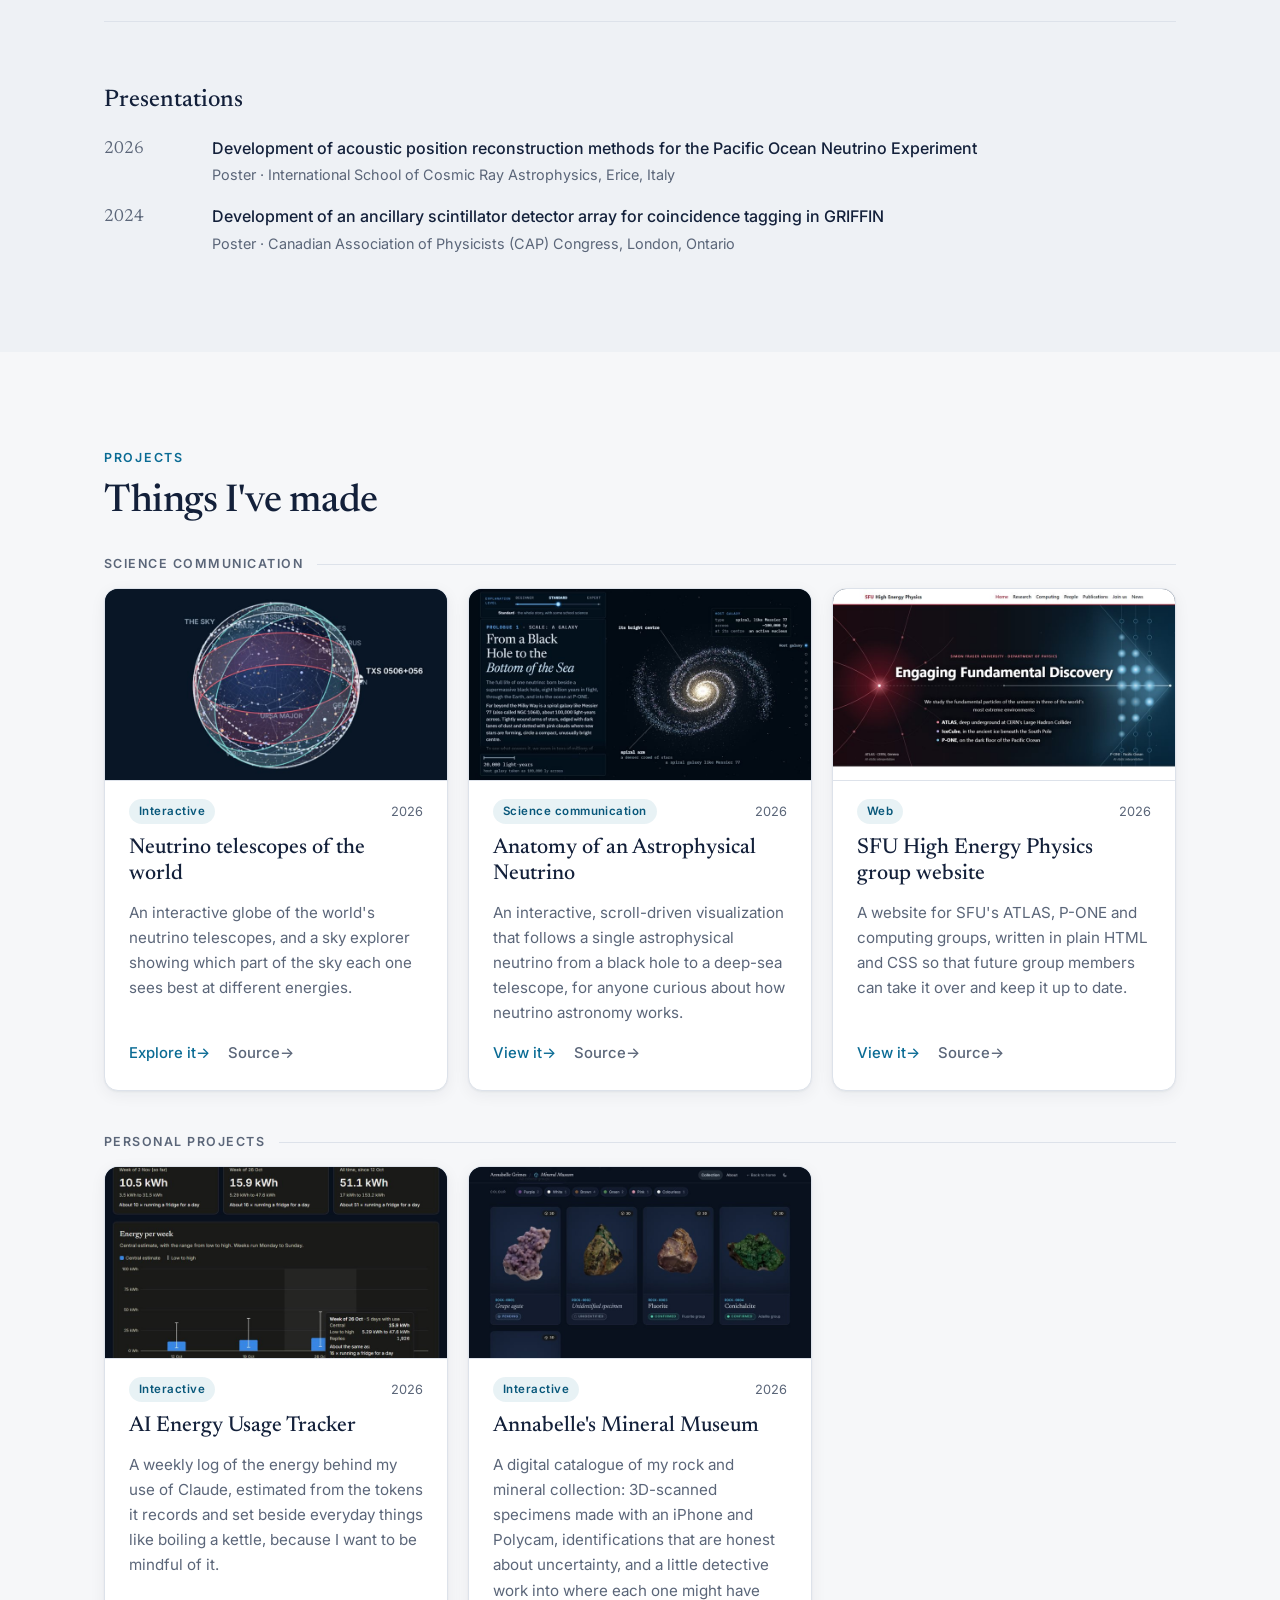
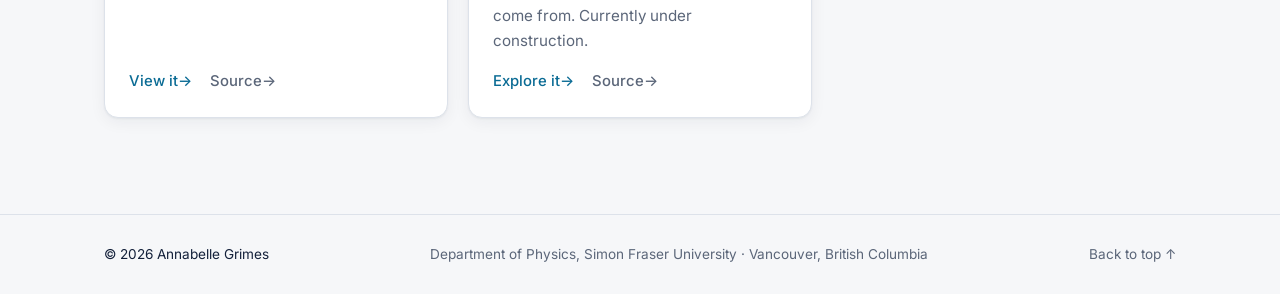
==== commit f2d8e297: "Restructure the site to read more easily; the CV gets its own page - Home order: About, Research, Pu" ====
--- a/index.html
+++ b/index.html
@@ -17,7 +17,7 @@
   <link rel="preconnect" href="https://fonts.googleapis.com">
   <link rel="preconnect" href="https://fonts.gstatic.com" crossorigin>
   <link href="https://fonts.googleapis.com/css2?family=Inter:wght@400;500;600&family=Newsreader:opsz,wght@6..72,400;6..72,500;6..72,600&display=swap" rel="stylesheet">
-  <link rel="stylesheet" href="assets/style.css?v=20261107023000">
+  <link rel="stylesheet" href="assets/style.css?v=20261107062000">
   <script>
     try { var t = localStorage.getItem('theme'); if (t) document.documentElement.setAttribute('data-theme', t); } catch (e) {}
   </script>
@@ -43,11 +43,11 @@
       <a class="nav__brand" href="#top">Annabelle Grimes</a>
       <nav aria-label="Primary">
         <ul class="nav__links" id="nav-links">
+          <li><a href="#about">About</a></li>
           <li><a href="#research">Research</a></li>
-          <li><a href="#about">About</a></li>
           <li><a href="#publications">Publications</a></li>
-          <li><a href="#cv">CV</a></li>
-          <li><a href="#contact">Contact</a></li>
+          <li><a href="#projects">Projects</a></li>
+          <li><a href="cv/">CV</a></li>
           <li><a href="library/">Library</a></li>
         </ul>
       </nav>
@@ -98,180 +98,13 @@
           distracted by something interesting.
         </p>
         <div class="hero__actions">
-          <a class="btn btn--primary" href="#research">Current research</a>
-          <a class="btn btn--ghost" href="#publications">Publications</a>
-          <a class="btn btn--ghost" href="#cv">CV</a>
+          <a class="btn btn--primary" href="#research">Read about my research</a>
         </div>
       </div>
       <p class="hero__hint" id="hero-hint">
         <span class="dot" aria-hidden="true"></span>
         Detector strings sway in the current. Click anywhere to send an acoustic ping.
       </p>
-    </section>
-
-    <!-- ============ RESEARCH / PROJECTS ============ -->
-    <section class="section" id="research" aria-labelledby="research-title">
-      <div class="wrap">
-        <p class="kicker">Research &amp; projects</p>
-        <div class="section__head">
-          <h2 id="research-title">What I'm working on</h2>
-          <div class="chips" role="group" aria-label="Filter projects" data-filter-group="projects">
-            <button class="chip is-active" data-filter="all" aria-pressed="true">All</button>
-            <button class="chip" data-filter="current" aria-pressed="false">Current</button>
-            <button class="chip" data-filter="outreach" aria-pressed="false">Science communication</button>
-            <button class="chip" data-filter="past" aria-pressed="false">Previous</button>
-          </div>
-        </div>
-
-        <div id="project-list">
-          <div class="proj-group proj-group--current" data-group="current">
-            <h3 class="proj-group__title">Current</h3>
-            <div class="cards">
-            <article class="card card--feature" data-cat="current">
-              <figure class="card__media"><img src="assets/img/acoustic.svg" alt="Illustration: three seafloor acoustic pingers ranging to one optical module on swaying detector lines" width="800" height="450" loading="lazy" decoding="async"></figure>
-              <div class="card__top"><span class="badge badge--live">Current &middot; PhD thesis</span><span class="card__where">SFU &middot; P-ONE</span></div>
-              <h3>Acoustic position reconstruction for P-ONE</h3>
-              <p>The detector lines move with the ocean, and P-ONE can only reconstruct neutrino directions if it knows where every module is.
-                 I'm developing methods that combine acoustic ranging between seafloor pingers and receivers in the modules to
-                 rebuild the detector's geometry continuously, working toward a reconstruction framework for the whole detector.</p>
-              <details>
-                <summary>More detail</summary>
-                <p>This builds on the prototype system described in <a href="#pub-jinst2025">our 2025 JINST paper</a>: piezo-acoustic receivers
-                   inside P-ONE pressure housings and autonomous pingers on the seafloor. In a test at sea, it measured relative ranging times
-                   with about 230 to 280&nbsp;&micro;s accuracy at distances up to 1.6&nbsp;km. I presented this work at the International
-                   School of Cosmic Ray Astrophysics in Erice, Italy (2026).</p>
-              </details>
-              <ul class="tags tags--sm"><li>Acoustics</li><li>Geometry reconstruction</li><li>Python</li></ul>
-            </article>
-
-            <article class="card" data-cat="current">
-              <figure class="card__media"><img src="assets/img/calibration.svg?v=20261105152437" alt="Illustration: one module on a detector line emits a light flash; neighbouring modules record the pulse, and their arrival times are compared" width="800" height="450" loading="lazy" decoding="async"></figure>
-              <div class="card__top"><span class="badge badge--live">Current</span><span class="card__where">SFU &middot; P-ONE</span></div>
-              <h3>P-ONE-1: integration, calibration &amp; QA</h3>
-              <p>P-ONE-1 is the first full detector line for P-ONE. I work on integrating, testing and calibrating its subsystems,
-                 and on quality assurance as the line is prepared for deployment.</p>
-              <details>
-                <summary>More detail</summary>
-                <p>This work feeds into a collaboration paper in preparation on P-ONE's optical calibration systems, and builds on what the
-                   STRAW pathfinders showed about long-term <a href="#pub-epjc2026">biofouling and sedimentation</a> at the site.</p>
-              </details>
-              <ul class="tags tags--sm"><li>Instrumentation</li><li>Calibration</li><li>Commissioning</li></ul>
-            </article>
-            </div>
-          </div>
-          <div class="proj-group proj-group--outreach" data-group="outreach">
-            <h3 class="proj-group__title">Science communication</h3>
-            <div class="cards">
-              <article class="card" data-cat="outreach">
-                <a class="card__media" href="telescopes/" tabindex="-1" aria-hidden="true"><img src="assets/img/telescopes.jpg?v=20261105161055" alt="The sky explorer in its Earth-and-sky view: the sky as a see-through sphere of real stars and constellations, ringed by the bands that P-ONE, IceCube and KM3NeT see best" width="800" height="450" loading="lazy" decoding="async"></a>
-                <div class="card__top"><span class="badge">Interactive</span><span class="card__where">2026</span></div>
-                <h3>Neutrino telescopes of the world</h3>
-                <p>An interactive globe of the world's neutrino telescopes, and a sky explorer showing which part of the sky each one
-                   sees best at different energies.</p>
-                <div class="card__links">
-                  <a class="link-arrow" href="telescopes/">Explore it</a>
-                  <a class="link-arrow link-arrow--quiet" href="https://github.com/annabellegrimes/neutrino-telescope-map" target="_blank" rel="noopener">Source</a>
-                </div>
-              </article>
-
-            <article class="card" data-cat="outreach">
-              <a class="card__media" href="https://annabellegrimes.github.io/anatomy-of-an-astrophysical-neutrino-public/" target="_blank" rel="noopener" tabindex="-1" aria-hidden="true"><img src="assets/img/anatomy.jpg" alt="Screenshot of Anatomy of an Astrophysical Neutrino, showing a spiral host galaxy" width="800" height="450" loading="lazy" decoding="async"></a>
-              <div class="card__top"><span class="badge">Science communication</span><span class="card__where">2026</span></div>
-              <h3>Anatomy of an Astrophysical Neutrino</h3>
-              <p>An interactive, scroll-driven visualization that follows a single astrophysical neutrino from a black hole
-                 to a deep-sea telescope, for anyone curious about how neutrino astronomy works.</p>
-              <div class="card__links">
-                <a class="link-arrow" href="https://annabellegrimes.github.io/anatomy-of-an-astrophysical-neutrino-public/" target="_blank" rel="noopener">View it</a>
-                <a class="link-arrow link-arrow--quiet" href="https://github.com/annabellegrimes/anatomy-of-an-astrophysical-neutrino-public" target="_blank" rel="noopener">Source</a>
-              </div>
-            </article>
-
-            <article class="card" data-cat="outreach">
-              <a class="card__media" href="https://annabellegrimes.github.io/sfu-hep-website/" target="_blank" rel="noopener" tabindex="-1" aria-hidden="true"><img src="assets/img/sfu-hep.jpg" alt="Screenshot of the SFU High Energy Physics group website home page" width="800" height="450" loading="lazy" decoding="async"></a>
-              <div class="card__top"><span class="badge">Web</span><span class="card__where">2026</span></div>
-              <h3>SFU High Energy Physics group website</h3>
-              <p>A website for SFU's ATLAS, P-ONE and computing groups, written in plain HTML and CSS so that future
-                 group members can take it over and keep it up to date.</p>
-              <div class="card__links">
-                <a class="link-arrow" href="https://annabellegrimes.github.io/sfu-hep-website/" target="_blank" rel="noopener">View it</a>
-                <a class="link-arrow link-arrow--quiet" href="https://github.com/annabellegrimes/sfu-hep-website" target="_blank" rel="noopener">Source</a>
-              </div>
-            </article>
-            </div>
-          </div>
-          <div class="proj-group proj-group--past" data-group="past">
-            <h3 class="proj-group__title">Previous work</h3>
-            <div class="cards">
-            <article class="card" data-cat="past">
-              <figure class="card__media"><img src="assets/img/griffin.svg" alt="Illustration: a gamma-ray energy spectrum, with a coincidence-gated spectrum highlighted, and a scintillator paddle with photomultiplier" width="800" height="450" loading="lazy" decoding="async"></figure>
-              <div class="card__top"><span class="badge badge--muted">2023 to 2024</span><span class="card__where">TRIUMF &middot; Science Co-op</span></div>
-              <h3>Ancillary scintillator array for GRIFFIN</h3>
-              <p>Developed scintillator and photomultiplier detector hardware for tagging decay coincidences in the GRIFFIN
-                 gamma-ray spectrometer with Dr. Adam Garnsworthy, and took experimental shifts on radioactive-ion-beam
-                 experiments. I presented this as a poster at the 2024 CAP Congress.</p>
-              <ul class="tags tags--sm"><li>Scintillators</li><li>PMTs</li><li>Nuclear structure</li></ul>
-            </article>
-
-            <article class="card" data-cat="past">
-              <figure class="card__media"><img src="assets/img/imsrg.svg" alt="Illustration: a Hamiltonian matrix flowing from dense to decoupled form under the similarity renormalization group" width="800" height="450" loading="lazy" decoding="async"></figure>
-              <div class="card__top"><span class="badge badge--muted">2023</span><span class="card__where">TRIUMF Theory &middot; Science Co-op</span></div>
-              <h3>Nuclear matrix elements for 0&nu;&beta;&beta; decay</h3>
-              <p>Used in-medium similarity renormalization group (IMSRG) calculations with Dr. Jason Holt to study
-                 nuclear matrix elements relevant to neutrinoless double-beta decay, which links nuclear structure theory to neutrino physics.</p>
-              <ul class="tags tags--sm"><li>IMSRG</li><li>Ab initio theory</li></ul>
-            </article>
-
-            <article class="card" data-cat="past">
-              <figure class="card__media"><img src="assets/img/lzh.svg" alt="Illustration: a laser depositing layers on a part, with a neural network feeding back to the laser head" width="800" height="450" loading="lazy" decoding="async"></figure>
-              <div class="card__top"><span class="badge badge--muted">2019</span><span class="card__where">LZH &middot; Engineering Co-op</span></div>
-              <h3>Machine learning for laser additive manufacturing</h3>
-              <p>Applied machine learning to process control in laser additive manufacturing, as part of data-driven modelling
-                 for repairing single-crystal superalloy turbine blades.</p>
-              <ul class="tags tags--sm"><li>Machine learning</li><li>TensorFlow</li></ul>
-            </article>
-            </div>
-          </div>
-        </div>
-      </div>
-    </section>
-
-    <!-- ============ PERSONAL PROJECTS ============ -->
-    <section class="section section--rule" id="personal-projects" aria-labelledby="personal-title">
-      <div class="wrap">
-        <p class="kicker">Outside research</p>
-        <div class="section__head">
-          <h2 id="personal-title">Personal Projects</h2>
-        </div>
-
-        <div class="proj-group proj-group--personal">
-          <div class="cards">
-            <article class="card">
-              <a class="card__media" href="energy/" tabindex="-1" aria-hidden="true"><img src="assets/img/energy.jpg" alt="The energy page: this week's, last week's and all-time energy, and a chart of energy per week with its range" width="800" height="450" loading="lazy" decoding="async"></a>
-              <div class="card__top"><span class="badge">Interactive</span><span class="card__where">2026</span></div>
-              <h3>AI Energy Usage Tracker</h3>
-              <p>A weekly log of the energy behind my use of Claude, estimated from the tokens it records and set beside
-                 everyday things like boiling a kettle, because I want to be mindful of it.</p>
-              <div class="card__links">
-                <a class="link-arrow" href="energy/">View it</a>
-                <a class="link-arrow link-arrow--quiet" href="https://github.com/annabellegrimes/claude-energy-tracker" target="_blank" rel="noopener">Source</a>
-              </div>
-            </article>
-
-            <article class="card">
-              <a class="card__media" href="https://annabellegrimes.github.io/annabelles-mineral-museum/" target="_blank" rel="noopener" tabindex="-1" aria-hidden="true"><img src="assets/img/mineral-museum.jpg?v=20261107033000" alt="The Mineral Museum gallery: 3D scans of grape agate, fluorite, conichalcite and an unidentified specimen on catalogue cards" width="800" height="450" loading="lazy" decoding="async"></a>
-              <div class="card__top"><span class="badge">Interactive</span><span class="card__where">2026</span></div>
-              <h3>Annabelle's Mineral Museum</h3>
-              <p>A digital catalogue of my rock and mineral collection: 3D-scanned specimens made with an iPhone and Polycam,
-                 identifications that are honest about uncertainty, and a little detective work into where each one might
-                 have come from. Currently under construction.</p>
-              <div class="card__links">
-                <a class="link-arrow" href="https://annabellegrimes.github.io/annabelles-mineral-museum/" target="_blank" rel="noopener">Explore it</a>
-                <a class="link-arrow link-arrow--quiet" href="https://github.com/annabellegrimes/annabelles-mineral-museum" target="_blank" rel="noopener">Source</a>
-              </div>
-            </article>
-          </div>
-        </div>
-      </div>
     </section>
 
     <!-- ============ ABOUT ============ -->
@@ -312,11 +145,6 @@
               <li>Neutrino astronomy</li><li>Astroparticle physics</li><li>Detector instrumentation</li>
               <li>Calibration</li><li>Acoustic positioning</li><li>Reconstruction</li>
             </ul>
-            <div class="facts__links">
-              <a href="https://www.linkedin.com/in/annabelle-grimes/" target="_blank" rel="noopener"><svg viewBox="0 0 24 24" width="18" height="18" aria-hidden="true"><rect x="3" y="3" width="18" height="18" rx="3" fill="none" stroke="currentColor" stroke-width="1.7"/><path d="M8 10.5V16M8 7.8v.1M11.5 16v-5.5M11.5 13c0-1.6 1-2.6 2.3-2.6s2.2.9 2.2 2.6V16" fill="none" stroke="currentColor" stroke-width="1.7" stroke-linecap="round"/></svg>LinkedIn</a>
-              <a href="https://www.sfu.ca/physics/people/graduate-students/alg181.html" target="_blank" rel="noopener">SFU profile</a>
-              <a href="https://github.com/annabellegrimes" target="_blank" rel="noopener">GitHub</a>
-            </div>
           </aside>
           <figure class="press">
             <span class="press__label">In the news</span>
@@ -335,27 +163,94 @@
       </div>
     </section>
 
+    <!-- ============ RESEARCH ============ -->
+    <section class="section" id="research" aria-labelledby="research-title">
+      <div class="wrap">
+        <p class="kicker">Research</p>
+        <div class="section__head">
+          <h2 id="research-title">What I'm working on</h2>
+        </div>
+
+        <div id="project-list">
+          <div class="proj-group proj-group--current" data-group="current">
+            <h3 class="proj-group__title">Current</h3>
+            <div class="cards">
+            <article class="card card--feature" data-cat="current">
+              <figure class="card__media"><img src="assets/img/acoustic.svg" alt="Illustration: three seafloor acoustic pingers ranging to one optical module on swaying detector lines" width="800" height="450" loading="lazy" decoding="async"></figure>
+              <div class="card__top"><span class="badge badge--live">Current &middot; PhD thesis</span><span class="card__where">SFU &middot; P-ONE</span></div>
+              <h3>Acoustic position reconstruction for P-ONE</h3>
+              <p>The detector lines move with the ocean, and P-ONE can only reconstruct neutrino directions if it knows where every module is.
+                 I'm developing methods that combine acoustic ranging between seafloor pingers and receivers in the modules to
+                 rebuild the detector's geometry continuously, working toward a reconstruction framework for the whole detector.</p>
+              <details>
+                <summary>More detail</summary>
+                <p>This builds on the prototype system described in <a href="#pub-jinst2025">our 2025 JINST paper</a>: piezo-acoustic receivers
+                   inside P-ONE pressure housings and autonomous pingers on the seafloor. In a test at sea, it measured relative ranging times
+                   with about 230 to 280&nbsp;&micro;s accuracy at distances up to 1.6&nbsp;km. I presented this work at the International
+                   School of Cosmic Ray Astrophysics in Erice, Italy (2026).</p>
+              </details>
+              <ul class="tags tags--sm"><li>Acoustics</li><li>Geometry reconstruction</li><li>Python</li></ul>
+            </article>
+
+            <article class="card" data-cat="current">
+              <figure class="card__media"><img src="assets/img/calibration.svg?v=20261105152437" alt="Illustration: one module on a detector line emits a light flash; neighbouring modules record the pulse, and their arrival times are compared" width="800" height="450" loading="lazy" decoding="async"></figure>
+              <div class="card__top"><span class="badge badge--live">Current</span><span class="card__where">SFU &middot; P-ONE</span></div>
+              <h3>P-ONE-1: integration, calibration &amp; QA</h3>
+              <p>P-ONE-1 is the first full detector line for P-ONE. I work on integrating, testing and calibrating its subsystems,
+                 and on quality assurance as the line is prepared for deployment.</p>
+              <details>
+                <summary>More detail</summary>
+                <p>This work feeds into a collaboration paper in preparation on P-ONE's optical calibration systems, and builds on what the
+                   STRAW pathfinders showed about long-term <a href="#pub-epjc2026">biofouling and sedimentation</a> at the site.</p>
+              </details>
+              <ul class="tags tags--sm"><li>Instrumentation</li><li>Calibration</li><li>Commissioning</li></ul>
+            </article>
+            </div>
+          </div>
+          <div class="proj-group proj-group--past" data-group="past">
+            <h3 class="proj-group__title">Previous work</h3>
+            <div class="cards">
+            <article class="card" data-cat="past">
+              <figure class="card__media"><img src="assets/img/griffin.svg" alt="Illustration: a gamma-ray energy spectrum, with a coincidence-gated spectrum highlighted, and a scintillator paddle with photomultiplier" width="800" height="450" loading="lazy" decoding="async"></figure>
+              <div class="card__top"><span class="badge badge--muted">2023 to 2024</span><span class="card__where">TRIUMF &middot; Science Co-op</span></div>
+              <h3>Ancillary scintillator array for GRIFFIN</h3>
+              <p>Developed scintillator and photomultiplier detector hardware for tagging decay coincidences in the GRIFFIN
+                 gamma-ray spectrometer with Dr. Adam Garnsworthy, and took experimental shifts on radioactive-ion-beam
+                 experiments. I presented this as a poster at the 2024 CAP Congress.</p>
+              <ul class="tags tags--sm"><li>Scintillators</li><li>PMTs</li><li>Nuclear structure</li></ul>
+            </article>
+
+            <article class="card" data-cat="past">
+              <figure class="card__media"><img src="assets/img/imsrg.svg" alt="Illustration: a Hamiltonian matrix flowing from dense to decoupled form under the similarity renormalization group" width="800" height="450" loading="lazy" decoding="async"></figure>
+              <div class="card__top"><span class="badge badge--muted">2023</span><span class="card__where">TRIUMF Theory &middot; Science Co-op</span></div>
+              <h3>Nuclear matrix elements for 0&nu;&beta;&beta; decay</h3>
+              <p>Used in-medium similarity renormalization group (IMSRG) calculations with Dr. Jason Holt to study
+                 nuclear matrix elements relevant to neutrinoless double-beta decay, which links nuclear structure theory to neutrino physics.</p>
+              <ul class="tags tags--sm"><li>IMSRG</li><li>Ab initio theory</li></ul>
+            </article>
+
+            <article class="card" data-cat="past">
+              <figure class="card__media"><img src="assets/img/lzh.svg" alt="Illustration: a laser depositing layers on a part, with a neural network feeding back to the laser head" width="800" height="450" loading="lazy" decoding="async"></figure>
+              <div class="card__top"><span class="badge badge--muted">2019</span><span class="card__where">LZH &middot; Engineering Co-op</span></div>
+              <h3>Machine learning for laser additive manufacturing</h3>
+              <p>Applied machine learning to process control in laser additive manufacturing, as part of data-driven modelling
+                 for repairing single-crystal superalloy turbine blades.</p>
+              <ul class="tags tags--sm"><li>Machine learning</li><li>TensorFlow</li></ul>
+            </article>
+            </div>
+          </div>
+        </div>
+      </div>
+    </section>
+
     <!-- ============ PUBLICATIONS ============ -->
-    <section class="section" id="publications" aria-labelledby="pubs-title">
+    <section class="section section--alt" id="publications" aria-labelledby="pubs-title">
       <div class="wrap">
         <p class="kicker">Publications</p>
         <div class="section__head">
           <h2 id="pubs-title">Papers</h2>
-          <div class="pub-tools">
-            <label class="search">
-              <svg viewBox="0 0 24 24" width="16" height="16" aria-hidden="true"><circle cx="11" cy="11" r="6.5" fill="none" stroke="currentColor" stroke-width="1.8"/><path d="m16 16 4.5 4.5" stroke="currentColor" stroke-width="1.8" stroke-linecap="round"/></svg>
-              <span class="sr-only">Search publications</span>
-              <input type="search" id="pub-search" placeholder="Search titles, journals, topics" autocomplete="off">
-            </label>
-            <div class="chips" role="group" aria-label="Filter publications by topic" data-filter-group="pubs">
-              <button class="chip is-active" data-filter="all" aria-pressed="true">All</button>
-              <button class="chip" data-filter="neutrino" aria-pressed="false">Neutrino astrophysics</button>
-              <button class="chip" data-filter="nuclear" aria-pressed="false">Nuclear physics</button>
-            </div>
-          </div>
-        </div>
-        <p class="note">These are collaboration papers, and authors are listed alphabetically or by collaboration convention.
-           <span class="count" id="pub-count" aria-live="polite"></span></p>
+        </div>
+        <p class="note">These are collaboration papers, and authors are listed alphabetically or by collaboration convention.</p>
 
         <ol class="pubs" id="pub-list">
           <li class="pub pub--prep" data-topic="neutrino" data-year="2026">
@@ -460,7 +355,6 @@
             </div>
           </li>
         </ol>
-        <p class="empty" id="pub-empty" hidden>No publications match that search.</p>
 
         <h3 class="subhead">Presentations</h3>
         <ul class="talks">
@@ -475,177 +369,85 @@
               <span class="muted">Poster &middot; Canadian Association of Physicists (CAP) Congress, London, Ontario</span></div>
           </li>
         </ul>
-
-        <h3 class="subhead">In the media</h3>
-        <ul class="talks">
-          <li>
-            <span class="talks__year">2026</span>
-            <div><strong><a href="https://www.theglobeandmail.com/canada/science/article-what-are-neutrinos-particles-pacific-ocean/" target="_blank" rel="noopener">Physicists want to catch neutrinos in the sea. Step 1: Make sure their machinery won't drown</a></strong>
-              <span class="muted">The Globe and Mail &middot; Ivan Semeniuk &middot; August 15, 2026 &middot; Quoted on P-ONE and my work on sensor positioning</span></div>
-          </li>
-        </ul>
       </div>
     </section>
 
-    <!-- ============ CV ============ -->
-    <section class="section section--alt" id="cv" aria-labelledby="cv-title">
+    <!-- ============ PROJECTS ============ -->
+    <section class="section" id="projects" aria-labelledby="projects-title">
       <div class="wrap">
-        <p class="kicker">Curriculum vitae</p>
+        <p class="kicker">Projects</p>
         <div class="section__head">
-          <h2 id="cv-title">CV</h2>
-          <button class="btn btn--ghost btn--sm" id="print-cv" type="button">
-            <svg viewBox="0 0 24 24" width="16" height="16" aria-hidden="true"><path d="M12 4v11m0 0-4.5-4.5M12 15l4.5-4.5M5 19.5h14" fill="none" stroke="currentColor" stroke-width="1.8" stroke-linecap="round" stroke-linejoin="round"/></svg>
-            Save as PDF
-          </button>
-        </div>
-
-        <div class="tabs" role="tablist" aria-label="CV sections">
-          <button role="tab" id="tab-exp" aria-controls="panel-exp" aria-selected="true">Research experience</button>
-          <button role="tab" id="tab-edu" aria-controls="panel-edu" aria-selected="false" tabindex="-1">Education</button>
-          <button role="tab" id="tab-svc" aria-controls="panel-svc" aria-selected="false" tabindex="-1">Teaching &amp; service</button>
-          <button role="tab" id="tab-skl" aria-controls="panel-skl" aria-selected="false" tabindex="-1">Skills &amp; awards</button>
-        </div>
-
-        <div class="cv-print-head" aria-hidden="true">
-          <strong>Annabelle Grimes</strong> &middot; PhD Candidate, Department of Physics, Simon Fraser University &middot; annabelle-grimes.com
-        </div>
-
-        <div class="panel" role="tabpanel" id="panel-exp" aria-labelledby="tab-exp" tabindex="0">
-          <h3 class="panel__print-title">Research experience</h3>
-          <ol class="timeline">
-            <li>
-              <div class="tl__when">Sep 2024 &ndash; present</div>
-              <div class="tl__what">
-                <h4>Graduate Researcher, Pacific Ocean Neutrino Experiment (P-ONE)</h4>
-                <p class="tl__org">Simon Fraser University &middot; Co-supervisors: Dr. Darren Grant &amp; Dr. Matthias Danninger</p>
-                <ul>
-                  <li>Instrumentation, integration, testing and calibration of detector subsystems for a km&sup3;-scale deep-sea neutrino observatory.</li>
-                  <li>Developing acoustic positioning and detector-geometry reconstruction methods for a dynamic marine environment.</li>
-                  <li>Detector commissioning, quality assurance, and deployment preparation for P-ONE-1.</li>
-                </ul>
-              </div>
-            </li>
-            <li>
-              <div class="tl__when">Sep 2023 &ndash; Sep 2024</div>
-              <div class="tl__what">
-                <h4>Research Co-op, GRIFFIN Collaboration</h4>
-                <p class="tl__org">TRIUMF &middot; UBC Science Co-op &middot; Supervisor: Dr. Adam Garnsworthy</p>
-                <ul>
-                  <li>Developed ancillary scintillator and photomultiplier detector systems for coincidence tagging.</li>
-                  <li>Detector operation, experimental shifts and data collection with radioactive ion beams.</li>
-                  <li>Supported nuclear structure and reaction studies.</li>
-                </ul>
-              </div>
-            </li>
-            <li>
-              <div class="tl__when">May &ndash; Sep 2023</div>
-              <div class="tl__what">
-                <h4>Research Co-op, Theory Group</h4>
-                <p class="tl__org">TRIUMF &middot; UBC Science Co-op &middot; Supervisor: Dr. Jason Holt</p>
-                <ul>
-                  <li>IMSRG calculations of nuclear matrix elements relevant to neutrinoless double-beta decay.</li>
-                </ul>
-              </div>
-            </li>
-            <li>
-              <div class="tl__when">May &ndash; Sep 2019</div>
-              <div class="tl__what">
-                <h4>Machine Learning Research Co-op</h4>
-                <p class="tl__org">Laser Zentrum Hannover, Germany &middot; UBC Engineering Co-op</p>
-                <ul>
-                  <li>Machine learning for process control in laser additive manufacturing and single-crystal turbine-blade repair.</li>
-                </ul>
-              </div>
-            </li>
-          </ol>
-        </div>
-
-        <div class="panel" role="tabpanel" id="panel-edu" aria-labelledby="tab-edu" tabindex="0" hidden>
-          <h3 class="panel__print-title">Education</h3>
-          <ol class="timeline">
-            <li>
-              <div class="tl__when">2026 &ndash; present</div>
-              <div class="tl__what">
-                <h4>PhD, Physics</h4>
-                <p class="tl__org">Simon Fraser University</p>
-                <p>Research: detector instrumentation, calibration and acoustic positioning for P-ONE. Co-supervisors: Dr. Darren Grant and Dr. Matthias Danninger.</p>
-              </div>
-            </li>
-            <li>
-              <div class="tl__when">Sep 2024 &ndash; 2026</div>
-              <div class="tl__what">
-                <h4>MSc, Physics</h4>
-                <p class="tl__org">Simon Fraser University</p>
-                <p>Transferred to the PhD program in 2026.</p>
-              </div>
-            </li>
-            <li>
-              <div class="tl__when">Sep 2022 &ndash; Aug 2024</div>
-              <div class="tl__what">
-                <h4>Upper-level physics coursework</h4>
-                <p class="tl__org">University of British Columbia</p>
-                <p>Quantum mechanics, electromagnetism, statistical mechanics and related areas, completed before graduate studies.</p>
-              </div>
-            </li>
-            <li>
-              <div class="tl__when">Sep 2017 &ndash; May 2022</div>
-              <div class="tl__what">
-                <h4>BASc, Integrated Engineering, with Distinction</h4>
-                <p class="tl__org">University of British Columbia</p>
-                <p>Specialization in Mechanical and Materials Engineering.</p>
-              </div>
-            </li>
-          </ol>
-        </div>
-
-        <div class="panel" role="tabpanel" id="panel-svc" aria-labelledby="tab-svc" tabindex="0" hidden>
-          <h3 class="panel__print-title">Teaching &amp; service</h3>
-          <div class="cols">
-            <div>
-              <h4 class="mini">Teaching</h4>
-              <ul class="plain">
-                <li><strong>Teaching Assistant, PHYS 102</strong>, Simon Fraser University <span class="muted">(2025 to present)</span><br>
-                  Tutorials, office hours, grading and exam support for introductory physics.</li>
-              </ul>
-              <h4 class="mini">Leadership &amp; governance</h4>
-              <ul class="plain">
-                <li>Representative Member, Graduate Program Committee, SFU Physics</li>
-                <li>Representative Member, Physics Graduate Caucus, SFU</li>
-              </ul>
-            </div>
-            <div>
-              <h4 class="mini">Outreach &amp; community</h4>
-              <ul class="plain">
-                <li>Graduate Student Member, <a href="https://www.sfu.ca/physics/idea/IDEA_Committee.html" target="_blank" rel="noopener">Physics IDEA Committee</a> (Inclusivity, Diversity, Equity Alliance), SFU</li>
-                <li>Facilitator, <em>Picture a Scientist</em> workshops, SFU: discussion groups on equity, inclusion and culture in STEM, run with the Physics IDEA Committee and SFU's Sexual Violence Support &amp; Prevention Office</li>
-                <li>Secretary &amp; Treasurer, TRIUMF Graduates and Postdocs Society EDI Committee</li>
-                <li>Graduate Student Panelist, PHYS 802 Professional Development Seminar, SFU</li>
-                <li>Contributor, Pride in STEM Day, SFU</li>
-              </ul>
-            </div>
-          </div>
-        </div>
-
-        <div class="panel" role="tabpanel" id="panel-skl" aria-labelledby="tab-skl" tabindex="0" hidden>
-          <h3 class="panel__print-title">Skills &amp; awards</h3>
-          <div class="cols">
-            <div>
-              <h4 class="mini">Awards &amp; honours</h4>
-              <ul class="plain">
-                <li>Teaching Assistant Award, Department of Physics, SFU <span class="muted">(2025)</span></li>
-                <li>Participant and poster presenter, International School of Cosmic Ray Astrophysics, Erice <span class="muted">(2026)</span></li>
-                <li>BASc with Distinction, UBC <span class="muted">(2022)</span></li>
-              </ul>
-            </div>
-            <div>
-              <h4 class="mini">Technical skills</h4>
-              <dl class="skills">
-                <div><dt>Programming</dt><dd>Python, C, C++, C#, MATLAB, Visual Basic</dd></div>
-                <div><dt>Scientific computing</dt><dd>Data analysis, numerical methods, TensorFlow, Git, Linux</dd></div>
-                <div><dt>Experimental</dt><dd>Detector instrumentation, calibration systems, experimental operations, integration, QA, prototyping</dd></div>
-                <div><dt>Tools</dt><dd>SolidWorks, Visual Studio, Overleaf</dd></div>
-              </dl>
-            </div>
+          <h2 id="projects-title">Things I've made</h2>
+        </div>
+
+      <div class="proj-group proj-group--outreach" data-group="outreach">
+          <h3 class="proj-group__title">Science communication</h3>
+          <div class="cards">
+            <article class="card" data-cat="outreach">
+              <a class="card__media" href="telescopes/" tabindex="-1" aria-hidden="true"><img src="assets/img/telescopes.jpg?v=20261105161055" alt="The sky explorer in its Earth-and-sky view: the sky as a see-through sphere of real stars and constellations, ringed by the bands that P-ONE, IceCube and KM3NeT see best" width="800" height="450" loading="lazy" decoding="async"></a>
+              <div class="card__top"><span class="badge">Interactive</span><span class="card__where">2026</span></div>
+              <h3>Neutrino telescopes of the world</h3>
+              <p>An interactive globe of the world's neutrino telescopes, and a sky explorer showing which part of the sky each one
+                 sees best at different energies.</p>
+              <div class="card__links">
+                <a class="link-arrow" href="telescopes/">Explore it</a>
+                <a class="link-arrow link-arrow--quiet" href="https://github.com/annabellegrimes/neutrino-telescope-map" target="_blank" rel="noopener">Source</a>
+              </div>
+            </article>
+
+          <article class="card" data-cat="outreach">
+            <a class="card__media" href="https://annabellegrimes.github.io/anatomy-of-an-astrophysical-neutrino-public/" target="_blank" rel="noopener" tabindex="-1" aria-hidden="true"><img src="assets/img/anatomy.jpg" alt="Screenshot of Anatomy of an Astrophysical Neutrino, showing a spiral host galaxy" width="800" height="450" loading="lazy" decoding="async"></a>
+            <div class="card__top"><span class="badge">Science communication</span><span class="card__where">2026</span></div>
+            <h3>Anatomy of an Astrophysical Neutrino</h3>
+            <p>An interactive, scroll-driven visualization that follows a single astrophysical neutrino from a black hole
+               to a deep-sea telescope, for anyone curious about how neutrino astronomy works.</p>
+            <div class="card__links">
+              <a class="link-arrow" href="https://annabellegrimes.github.io/anatomy-of-an-astrophysical-neutrino-public/" target="_blank" rel="noopener">View it</a>
+              <a class="link-arrow link-arrow--quiet" href="https://github.com/annabellegrimes/anatomy-of-an-astrophysical-neutrino-public" target="_blank" rel="noopener">Source</a>
+            </div>
+          </article>
+
+          <article class="card" data-cat="outreach">
+            <a class="card__media" href="https://annabellegrimes.github.io/sfu-hep-website/" target="_blank" rel="noopener" tabindex="-1" aria-hidden="true"><img src="assets/img/sfu-hep.jpg" alt="Screenshot of the SFU High Energy Physics group website home page" width="800" height="450" loading="lazy" decoding="async"></a>
+            <div class="card__top"><span class="badge">Web</span><span class="card__where">2026</span></div>
+            <h3>SFU High Energy Physics group website</h3>
+            <p>A website for SFU's ATLAS, P-ONE and computing groups, written in plain HTML and CSS so that future
+               group members can take it over and keep it up to date.</p>
+            <div class="card__links">
+              <a class="link-arrow" href="https://annabellegrimes.github.io/sfu-hep-website/" target="_blank" rel="noopener">View it</a>
+              <a class="link-arrow link-arrow--quiet" href="https://github.com/annabellegrimes/sfu-hep-website" target="_blank" rel="noopener">Source</a>
+            </div>
+          </article>
+          </div>
+        </div>
+
+        <div class="proj-group proj-group--personal">
+          <h3 class="proj-group__title">Personal projects</h3>
+          <div class="cards">
+            <article class="card">
+              <a class="card__media" href="energy/" tabindex="-1" aria-hidden="true"><img src="assets/img/energy.jpg" alt="The energy page: this week's, last week's and all-time energy, and a chart of energy per week with its range" width="800" height="450" loading="lazy" decoding="async"></a>
+              <div class="card__top"><span class="badge">Interactive</span><span class="card__where">2026</span></div>
+              <h3>AI Energy Usage Tracker</h3>
+              <p>A weekly log of the energy behind my use of Claude, estimated from the tokens it records and set beside
+                 everyday things like boiling a kettle, because I want to be mindful of it.</p>
+              <div class="card__links">
+                <a class="link-arrow" href="energy/">View it</a>
+                <a class="link-arrow link-arrow--quiet" href="https://github.com/annabellegrimes/claude-energy-tracker" target="_blank" rel="noopener">Source</a>
+              </div>
+            </article>
+
+            <article class="card">
+              <a class="card__media" href="https://annabellegrimes.github.io/annabelles-mineral-museum/" target="_blank" rel="noopener" tabindex="-1" aria-hidden="true"><img src="assets/img/mineral-museum.jpg?v=20261107033000" alt="The Mineral Museum gallery: 3D scans of grape agate, fluorite, conichalcite and an unidentified specimen on catalogue cards" width="800" height="450" loading="lazy" decoding="async"></a>
+              <div class="card__top"><span class="badge">Interactive</span><span class="card__where">2026</span></div>
+              <h3>Annabelle's Mineral Museum</h3>
+              <p>A digital catalogue of my rock and mineral collection: 3D-scanned specimens made with an iPhone and Polycam,
+                 identifications that are honest about uncertainty, and a little detective work into where each one might
+                 have come from. Currently under construction.</p>
+              <div class="card__links">
+                <a class="link-arrow" href="https://annabellegrimes.github.io/annabelles-mineral-museum/" target="_blank" rel="noopener">Explore it</a>
+                <a class="link-arrow link-arrow--quiet" href="https://github.com/annabellegrimes/annabelles-mineral-museum" target="_blank" rel="noopener">Source</a>
+              </div>
+            </article>
           </div>
         </div>
       </div>
@@ -663,6 +465,6 @@
 
   <div class="toast" id="toast" role="status" aria-live="polite"></div>
   <script src="assets/main.js?v=20261105163318" defer></script>
-  <script src="assets/fish.js?v=20261105163435" defer></script>
+  <script src="assets/fish.js?v=20261107061500" defer></script>
 </body>
 </html>
--- a/assets/style.css
+++ b/assets/style.css
@@ -375,9 +375,9 @@
 
 /* ---------- Print (CV) ---------- */
 @media print {
-  :root { --bg: #fff; --bg-alt: #fff; --surface: #fff; --text: #111; --muted: #444; --line: #ccc; --accent: #1d4f7a; --accent-soft: transparent; }
+  :root, :root[data-theme], :root:not([data-theme="light"]) { color-scheme: light; --bg: #fff; --bg-alt: #fff; --surface: #fff; --text: #111; --muted: #444; --line: #ccc; --accent: #1d4f7a; --accent-soft: transparent; }
   body { font-size: 10.5pt; line-height: 1.45; background: #fff; }
-  .nav, .hero, #about, #research, #personal-projects, #publications .pub-tools, .pub__actions, .pub__abstract, .note, .contact, .footer, .toast, .skip, .tabs, #print-cv, .kicker { display: none !important; }
+  .nav, .hero, #about, #research, #projects, #publications .pub-tools, .pub__actions, .pub__abstract, .note, .contact, .footer, .toast, .skip, .tabs, #print-cv, .kicker { display: none !important; }
   main { display: flex; flex-direction: column; }
   #cv { order: 1; }
   #publications { order: 2; }
@@ -532,3 +532,17 @@
 .fish-margin { position: absolute; top: 0; z-index: 0; pointer-events: none; display: none; }
 .fish-margin--left { left: 8px; }
 @media print { .fish-margin { display: none !important; } }
+
+/* ---------- Pages other than the home page (e.g. /cv/) ---------- */
+.nav.nav--static {
+  background: color-mix(in srgb, var(--bg) 88%, transparent);
+  backdrop-filter: saturate(160%) blur(12px);
+  -webkit-backdrop-filter: saturate(160%) blur(12px);
+  border-bottom-color: var(--line);
+  color: var(--text);
+}
+.cv-page { padding-top: calc(var(--nav-h) + 56px); }
+.cv-page .panel { animation: none; }
+.cv-page .panel + .panel { margin-top: 56px; }
+.cv-page .panel__print-title { display: block; font-family: var(--serif); font-size: 1.5rem; font-weight: 500; margin: 0 0 24px; }
+@media print { .cv-page { padding-top: 0; } .cv-page .panel + .panel { margin-top: 0; } }
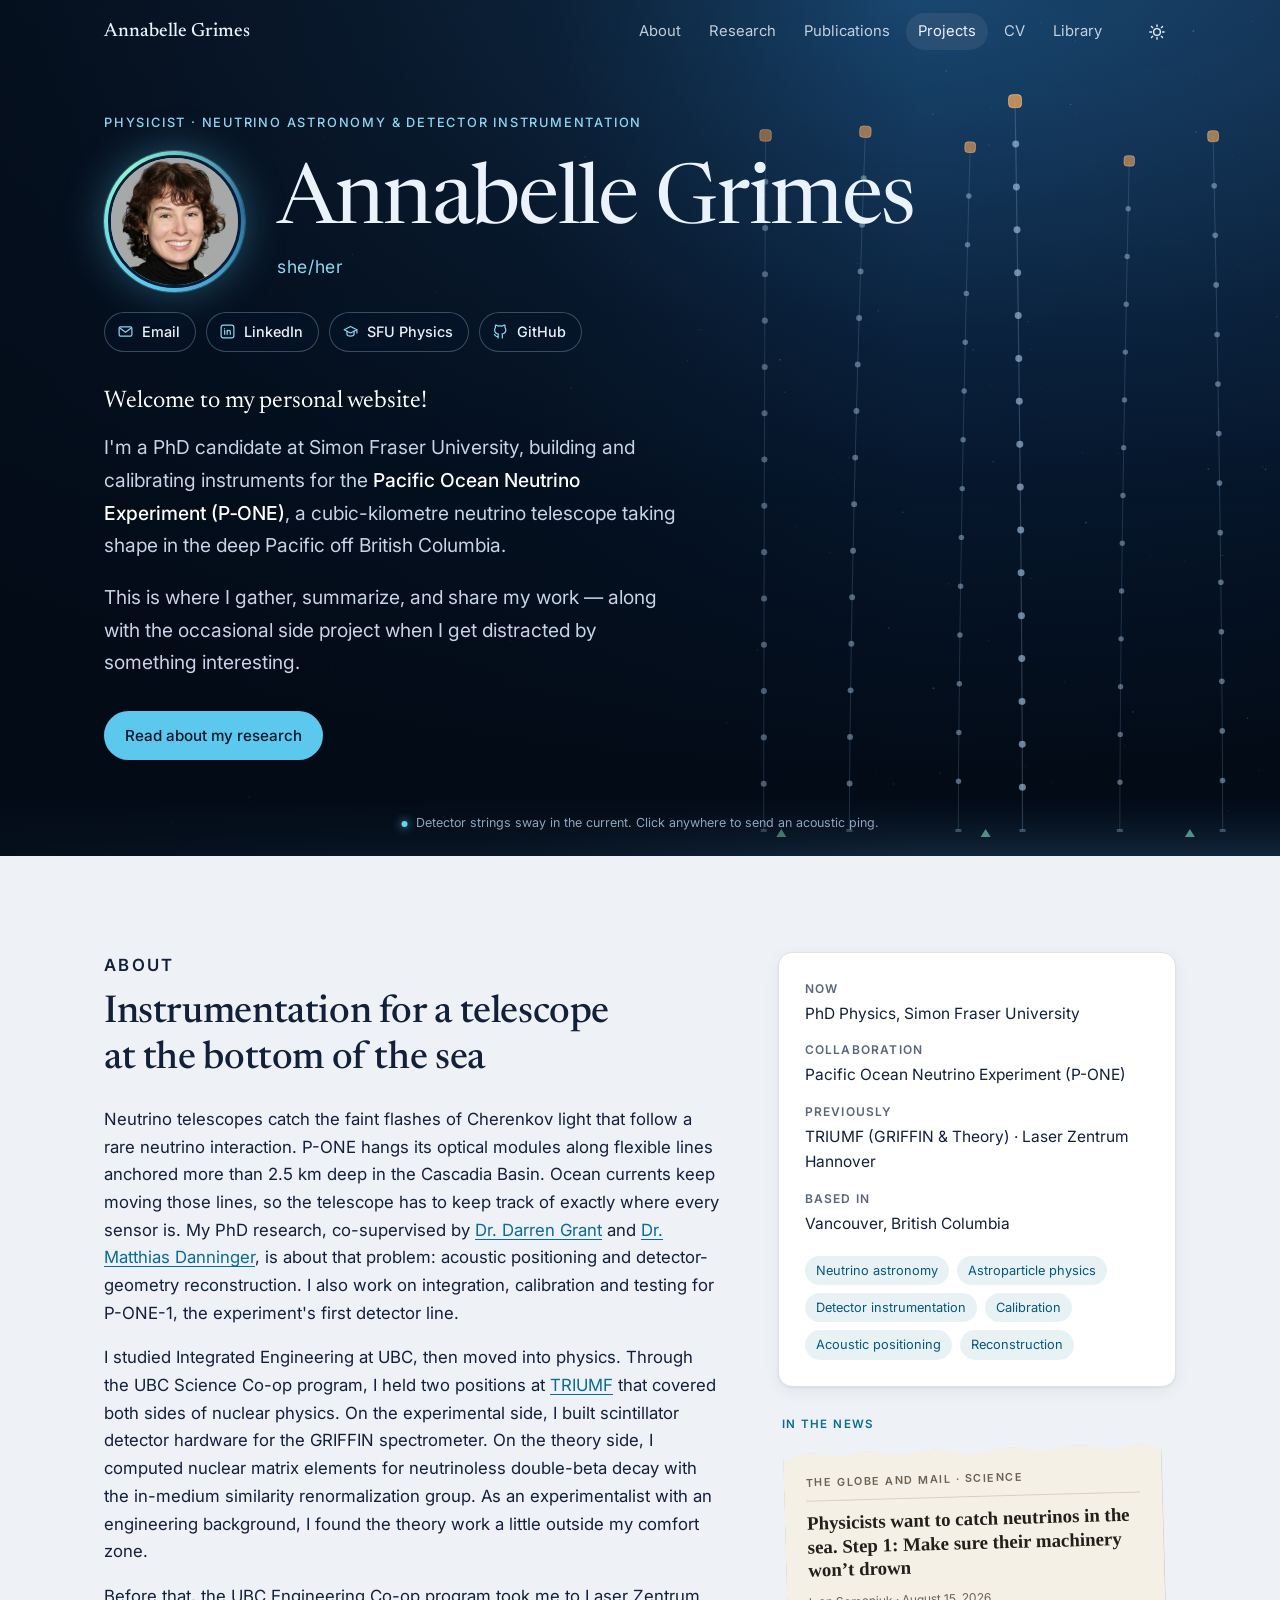
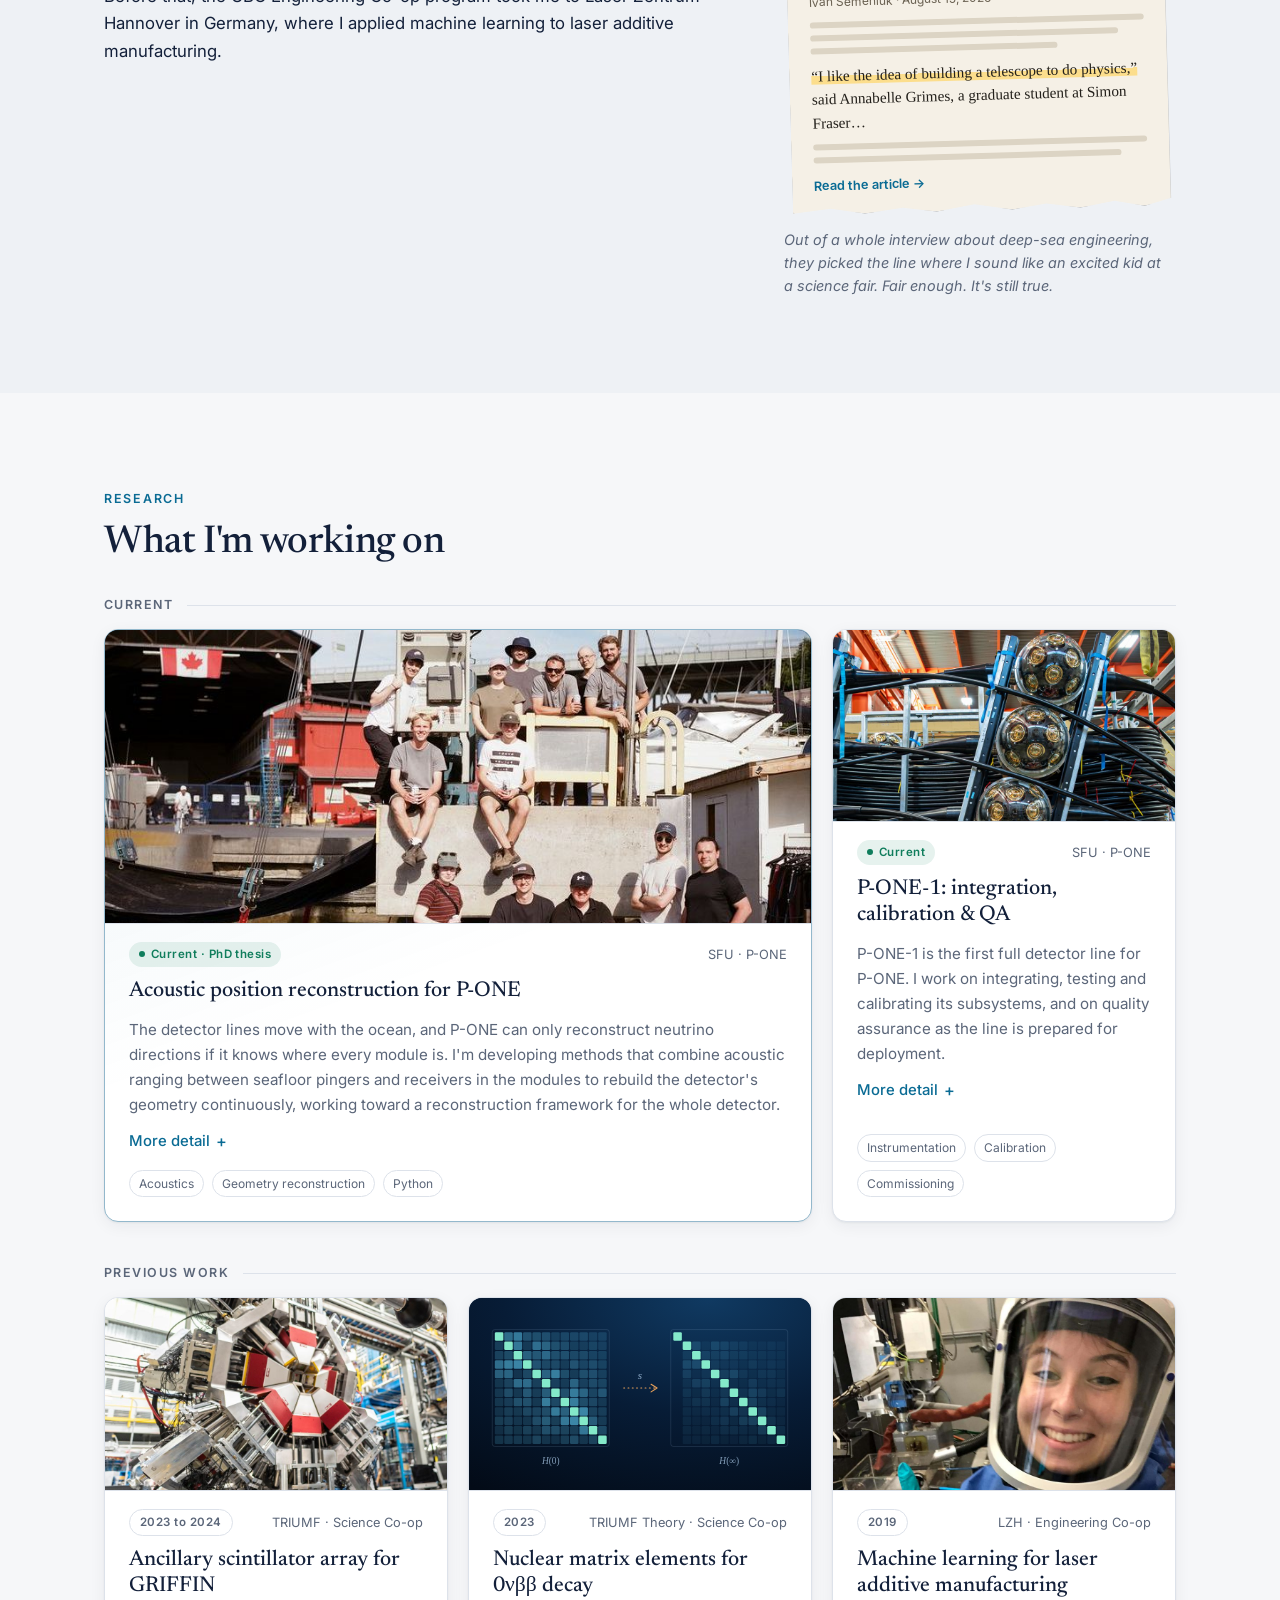
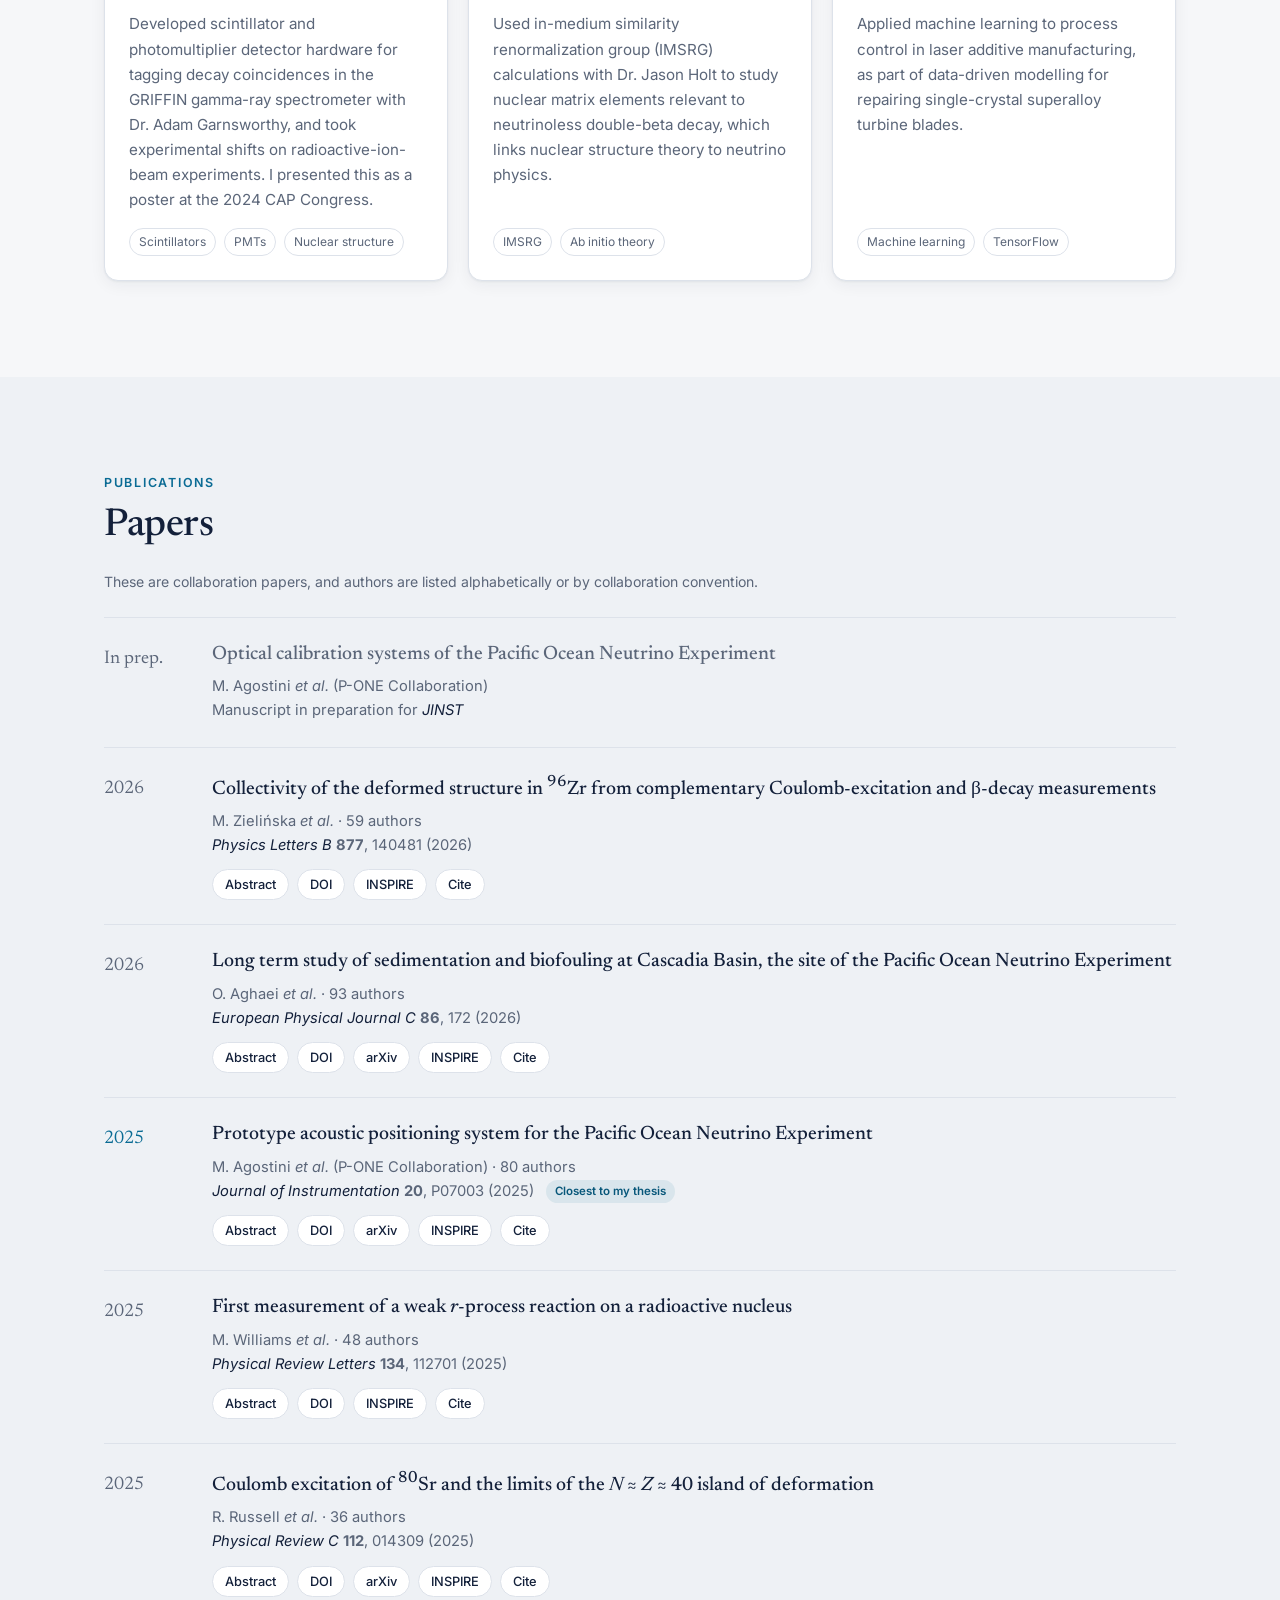
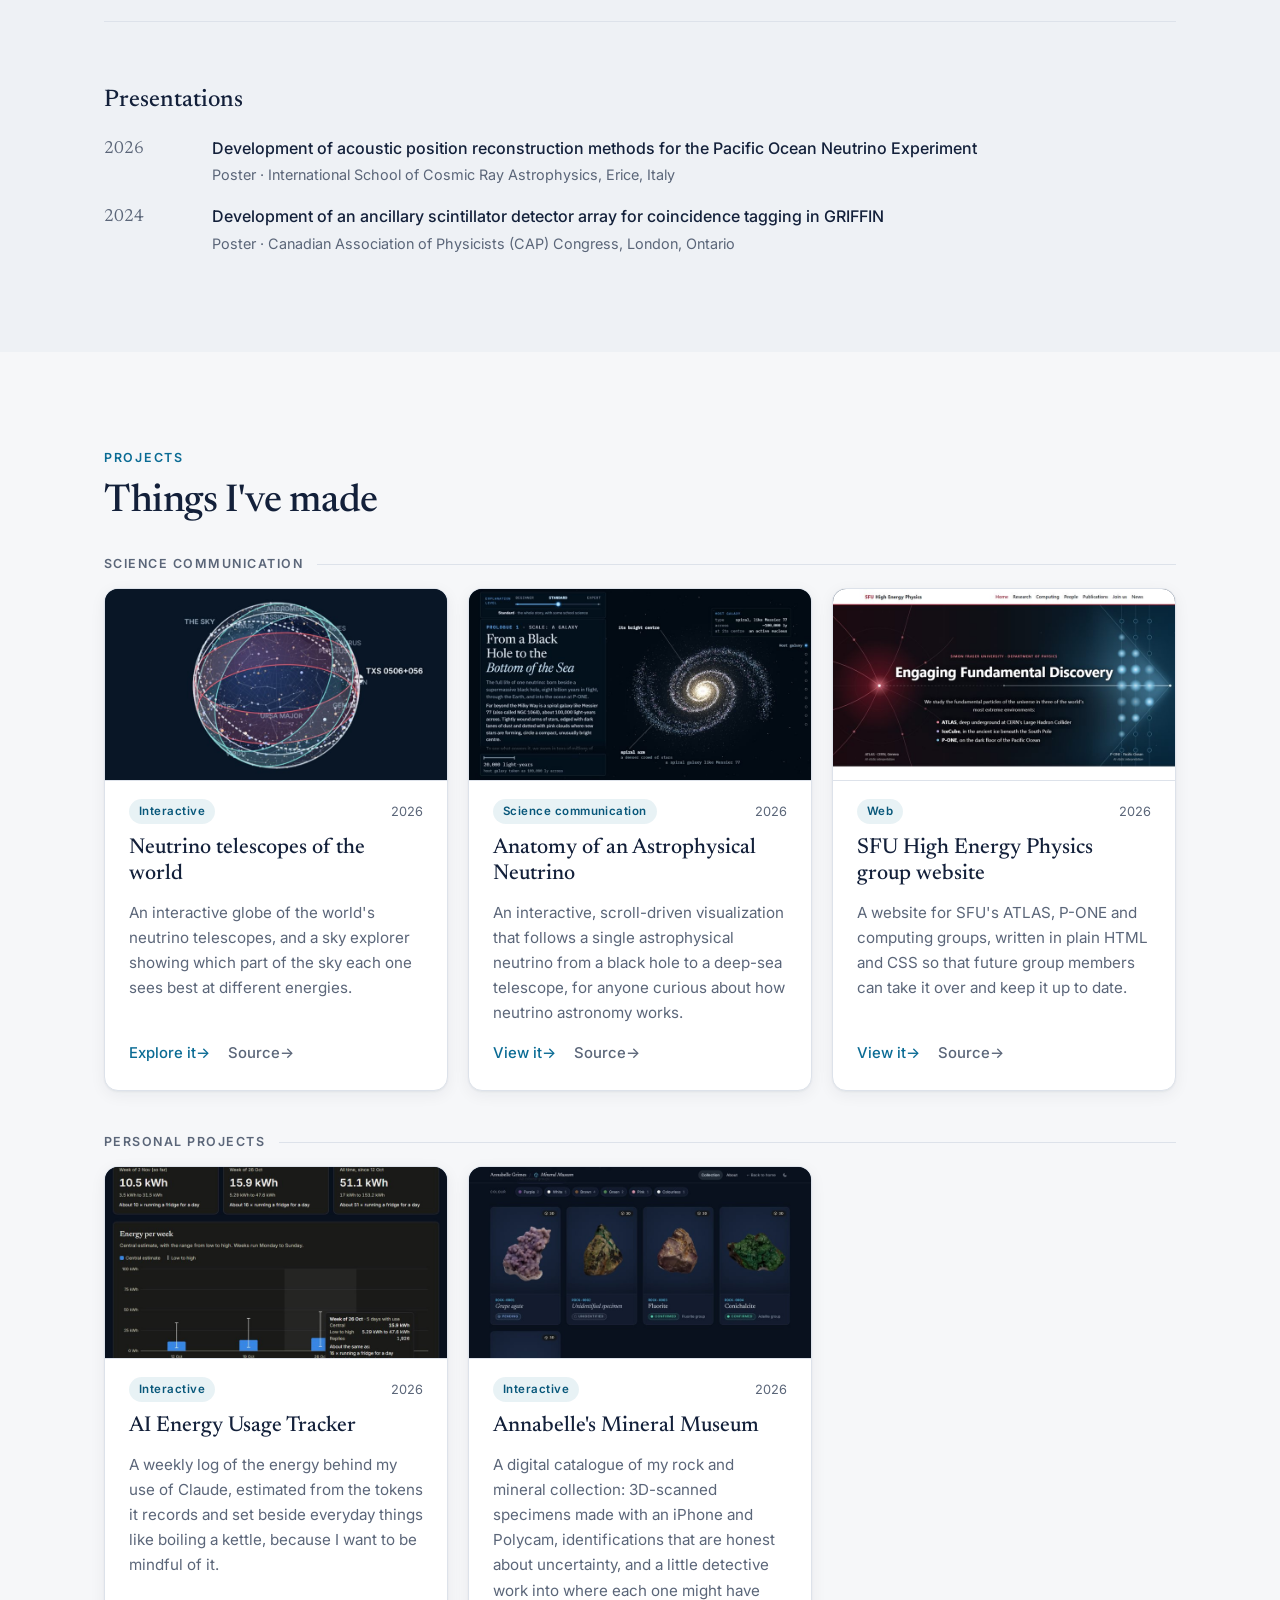
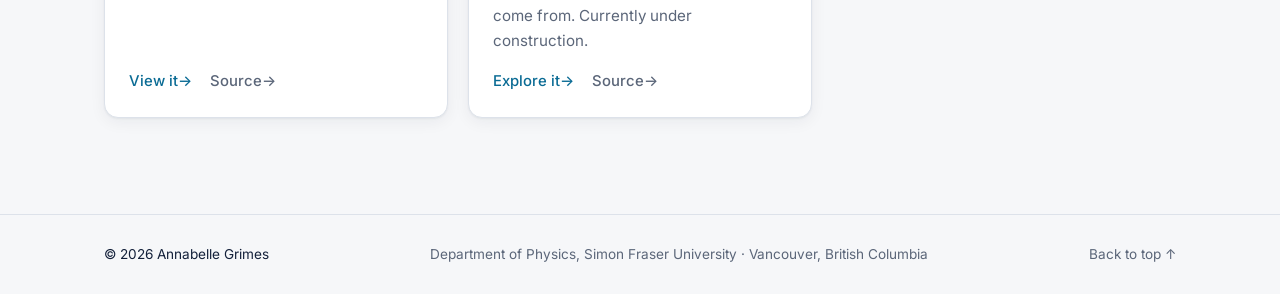
==== commit 09f1bf19: "Home: replace project card illustrations with photos Use real photos on the GRIFFIN, Laser Zentrum, " ====
--- a/index.html
+++ b/index.html
@@ -176,7 +176,7 @@
             <h3 class="proj-group__title">Current</h3>
             <div class="cards">
             <article class="card card--feature" data-cat="current">
-              <figure class="card__media"><img src="assets/img/acoustic.svg" alt="Illustration: three seafloor acoustic pingers ranging to one optical module on swaying detector lines" width="800" height="450" loading="lazy" decoding="async"></figure>
+              <figure class="card__media"><img src="assets/img/p-one-team.jpg" style="object-position: 50% 0" alt="Members of the P-ONE team posing together on a dockside platform, with boats and a Canadian flag behind them" width="800" height="450" loading="lazy" decoding="async"></figure>
               <div class="card__top"><span class="badge badge--live">Current &middot; PhD thesis</span><span class="card__where">SFU &middot; P-ONE</span></div>
               <h3>Acoustic position reconstruction for P-ONE</h3>
               <p>The detector lines move with the ocean, and P-ONE can only reconstruct neutrino directions if it knows where every module is.
@@ -193,7 +193,7 @@
             </article>
 
             <article class="card" data-cat="current">
-              <figure class="card__media"><img src="assets/img/calibration.svg?v=20261105152437" alt="Illustration: one module on a detector line emits a light flash; neighbouring modules record the pulse, and their arrival times are compared" width="800" height="450" loading="lazy" decoding="async"></figure>
+              <figure class="card__media"><img src="assets/img/p-one-integration.jpg" alt="P-ONE optical modules, glass spheres studded with photomultiplier tubes, strapped into a frame in front of coiled cable" width="800" height="450" loading="lazy" decoding="async"></figure>
               <div class="card__top"><span class="badge badge--live">Current</span><span class="card__where">SFU &middot; P-ONE</span></div>
               <h3>P-ONE-1: integration, calibration &amp; QA</h3>
               <p>P-ONE-1 is the first full detector line for P-ONE. I work on integrating, testing and calibrating its subsystems,
@@ -211,7 +211,7 @@
             <h3 class="proj-group__title">Previous work</h3>
             <div class="cards">
             <article class="card" data-cat="past">
-              <figure class="card__media"><img src="assets/img/griffin.svg" alt="Illustration: a gamma-ray energy spectrum, with a coincidence-gated spectrum highlighted, and a scintillator paddle with photomultiplier" width="800" height="450" loading="lazy" decoding="async"></figure>
+              <figure class="card__media"><img src="assets/img/griffin.jpg" alt="The GRIFFIN gamma-ray spectrometer at TRIUMF: a spherical array of detectors in an aluminium frame around the beamline" width="800" height="450" loading="lazy" decoding="async"></figure>
               <div class="card__top"><span class="badge badge--muted">2023 to 2024</span><span class="card__where">TRIUMF &middot; Science Co-op</span></div>
               <h3>Ancillary scintillator array for GRIFFIN</h3>
               <p>Developed scintillator and photomultiplier detector hardware for tagging decay coincidences in the GRIFFIN
@@ -230,7 +230,7 @@
             </article>
 
             <article class="card" data-cat="past">
-              <figure class="card__media"><img src="assets/img/lzh.svg" alt="Illustration: a laser depositing layers on a part, with a neural network feeding back to the laser head" width="800" height="450" loading="lazy" decoding="async"></figure>
+              <figure class="card__media"><img src="assets/img/lzh.jpg" alt="Annabelle in a protective suit and visored helmet, smiling beside a laser additive manufacturing setup at Laser Zentrum Hannover" width="800" height="450" loading="lazy" decoding="async"></figure>
               <div class="card__top"><span class="badge badge--muted">2019</span><span class="card__where">LZH &middot; Engineering Co-op</span></div>
               <h3>Machine learning for laser additive manufacturing</h3>
               <p>Applied machine learning to process control in laser additive manufacturing, as part of data-driven modelling
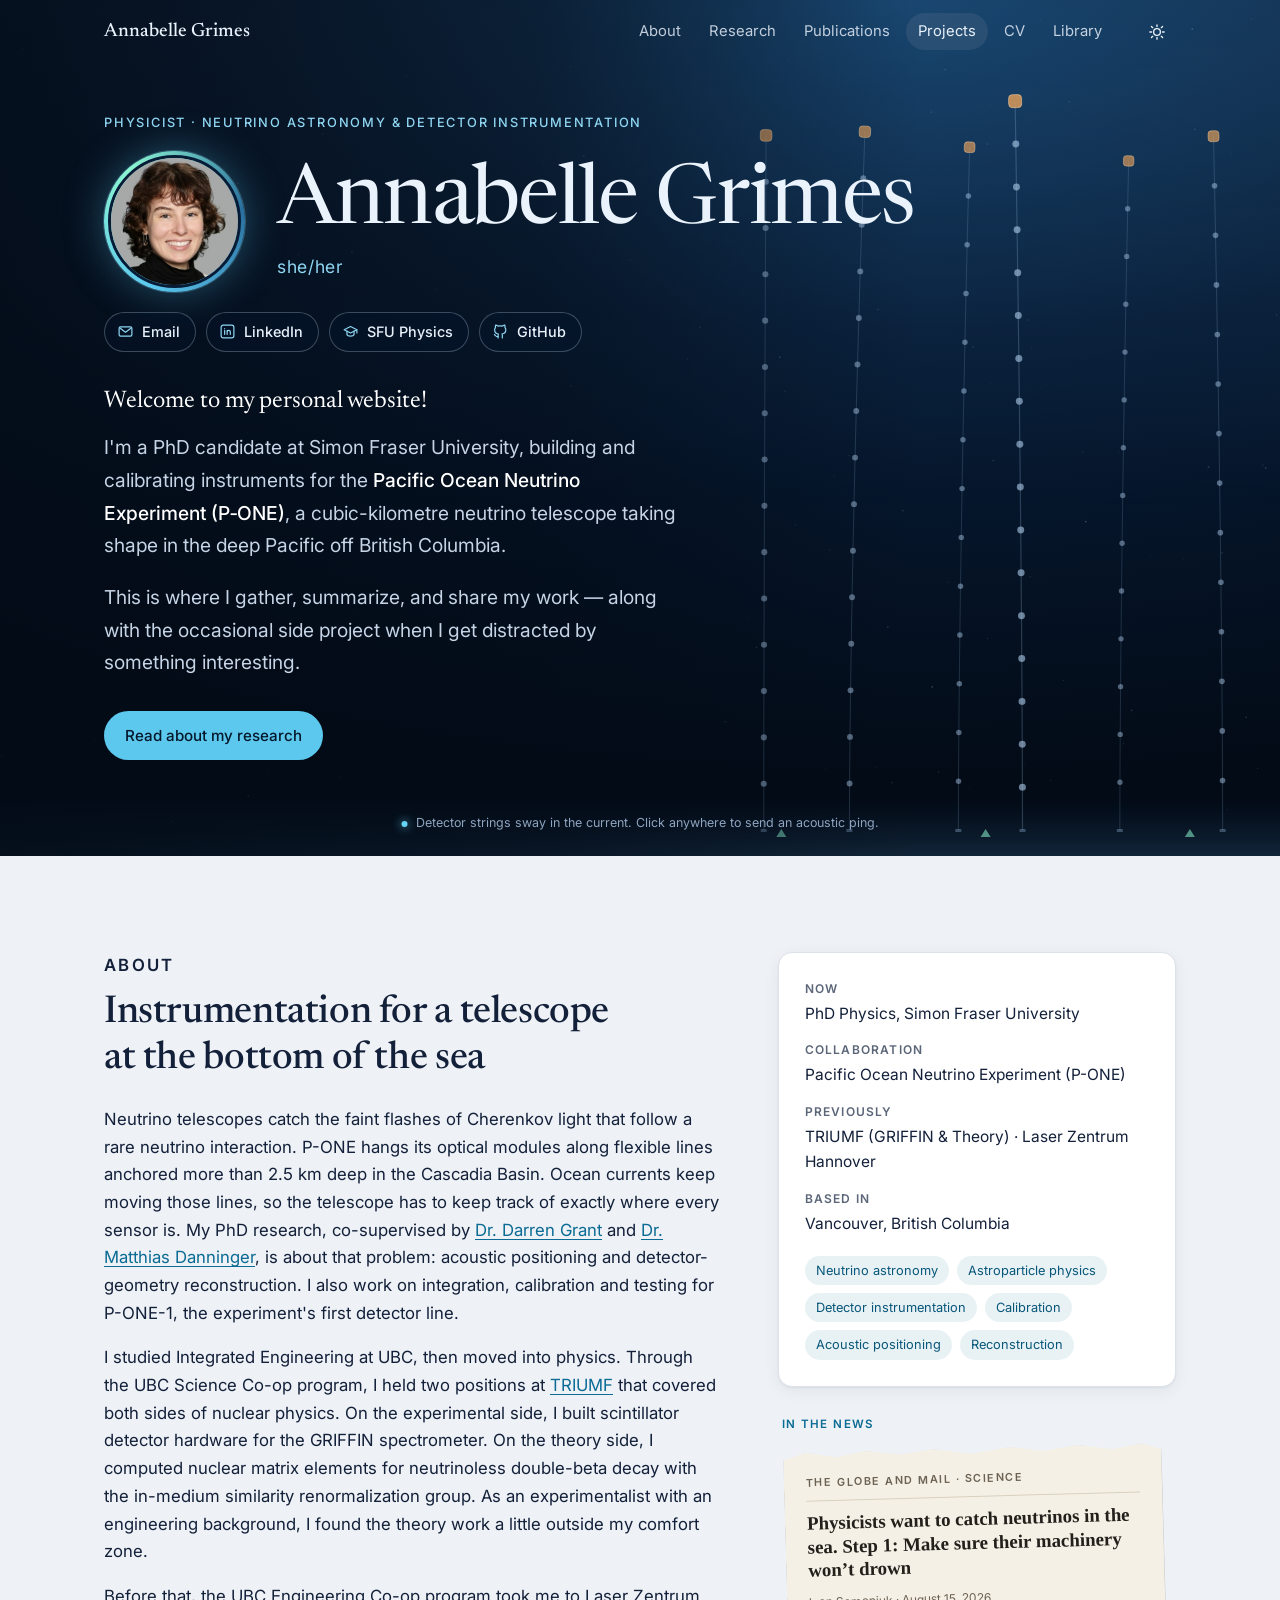
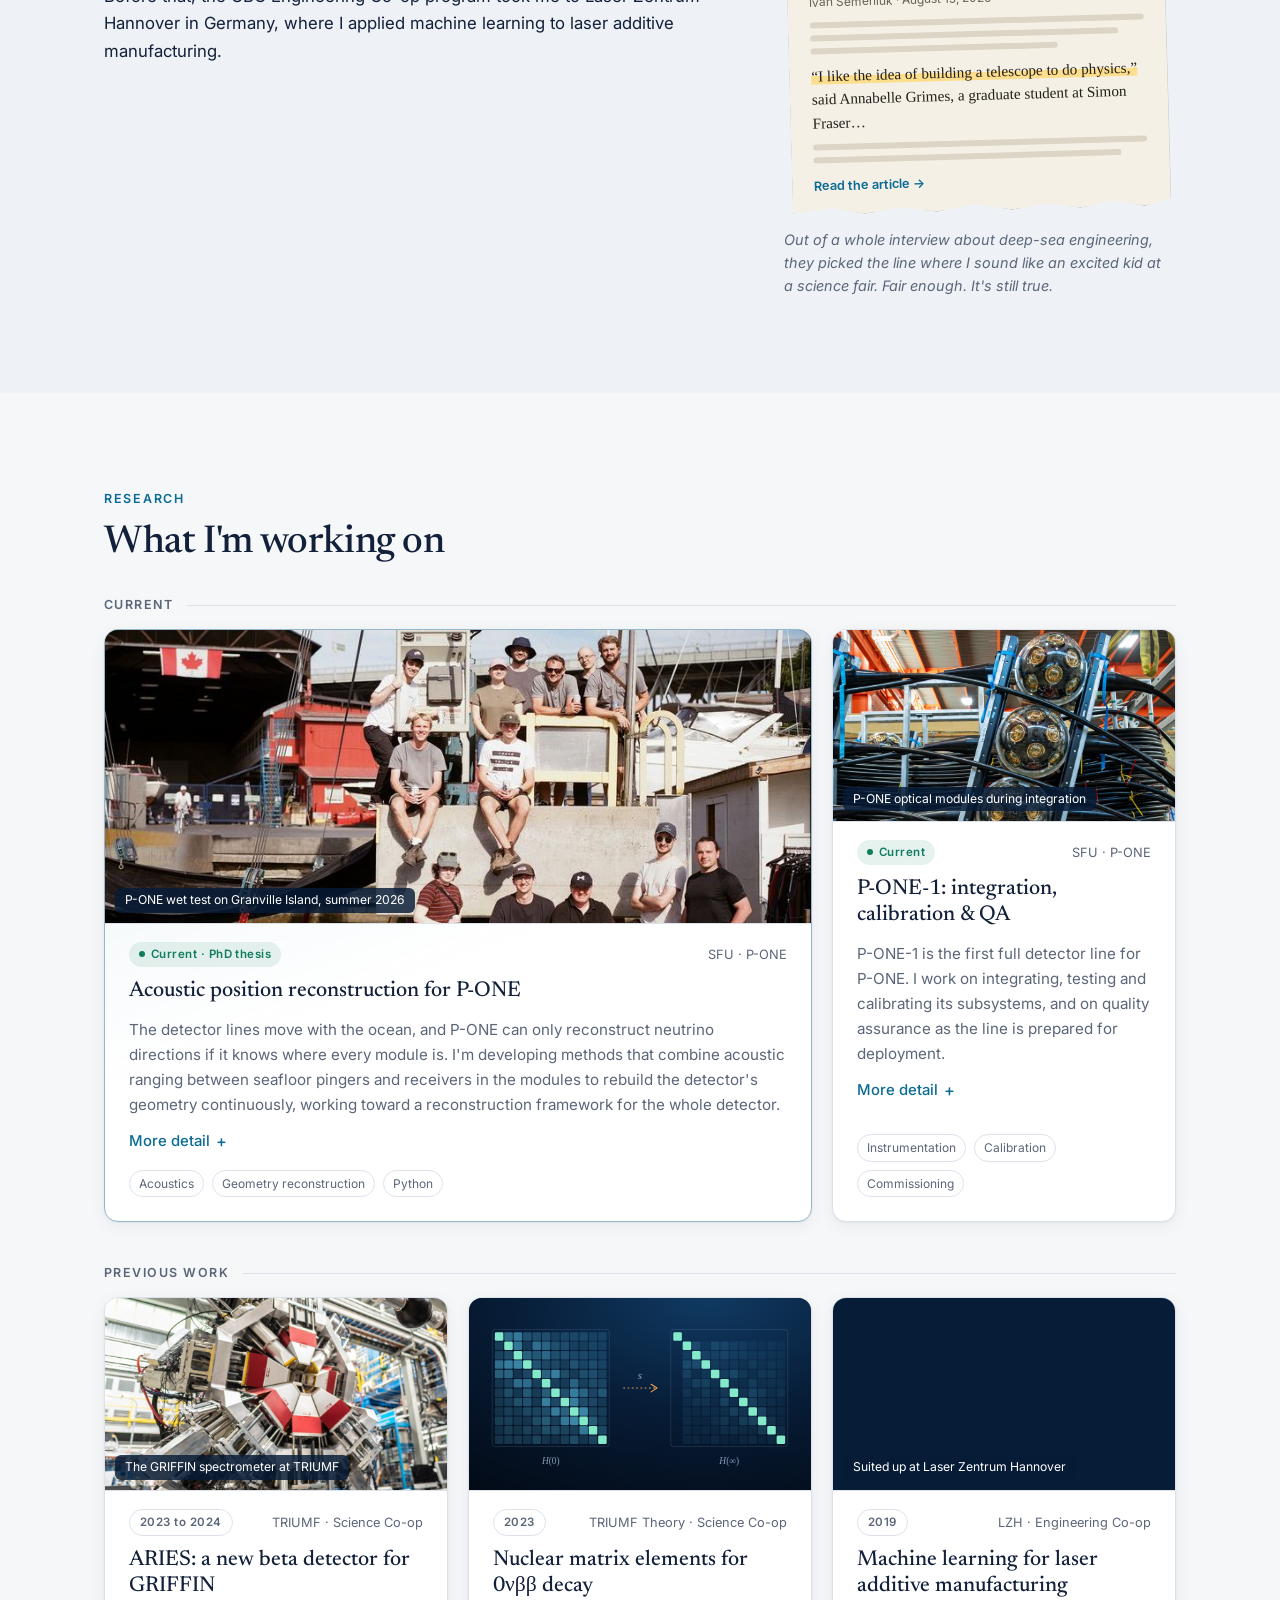
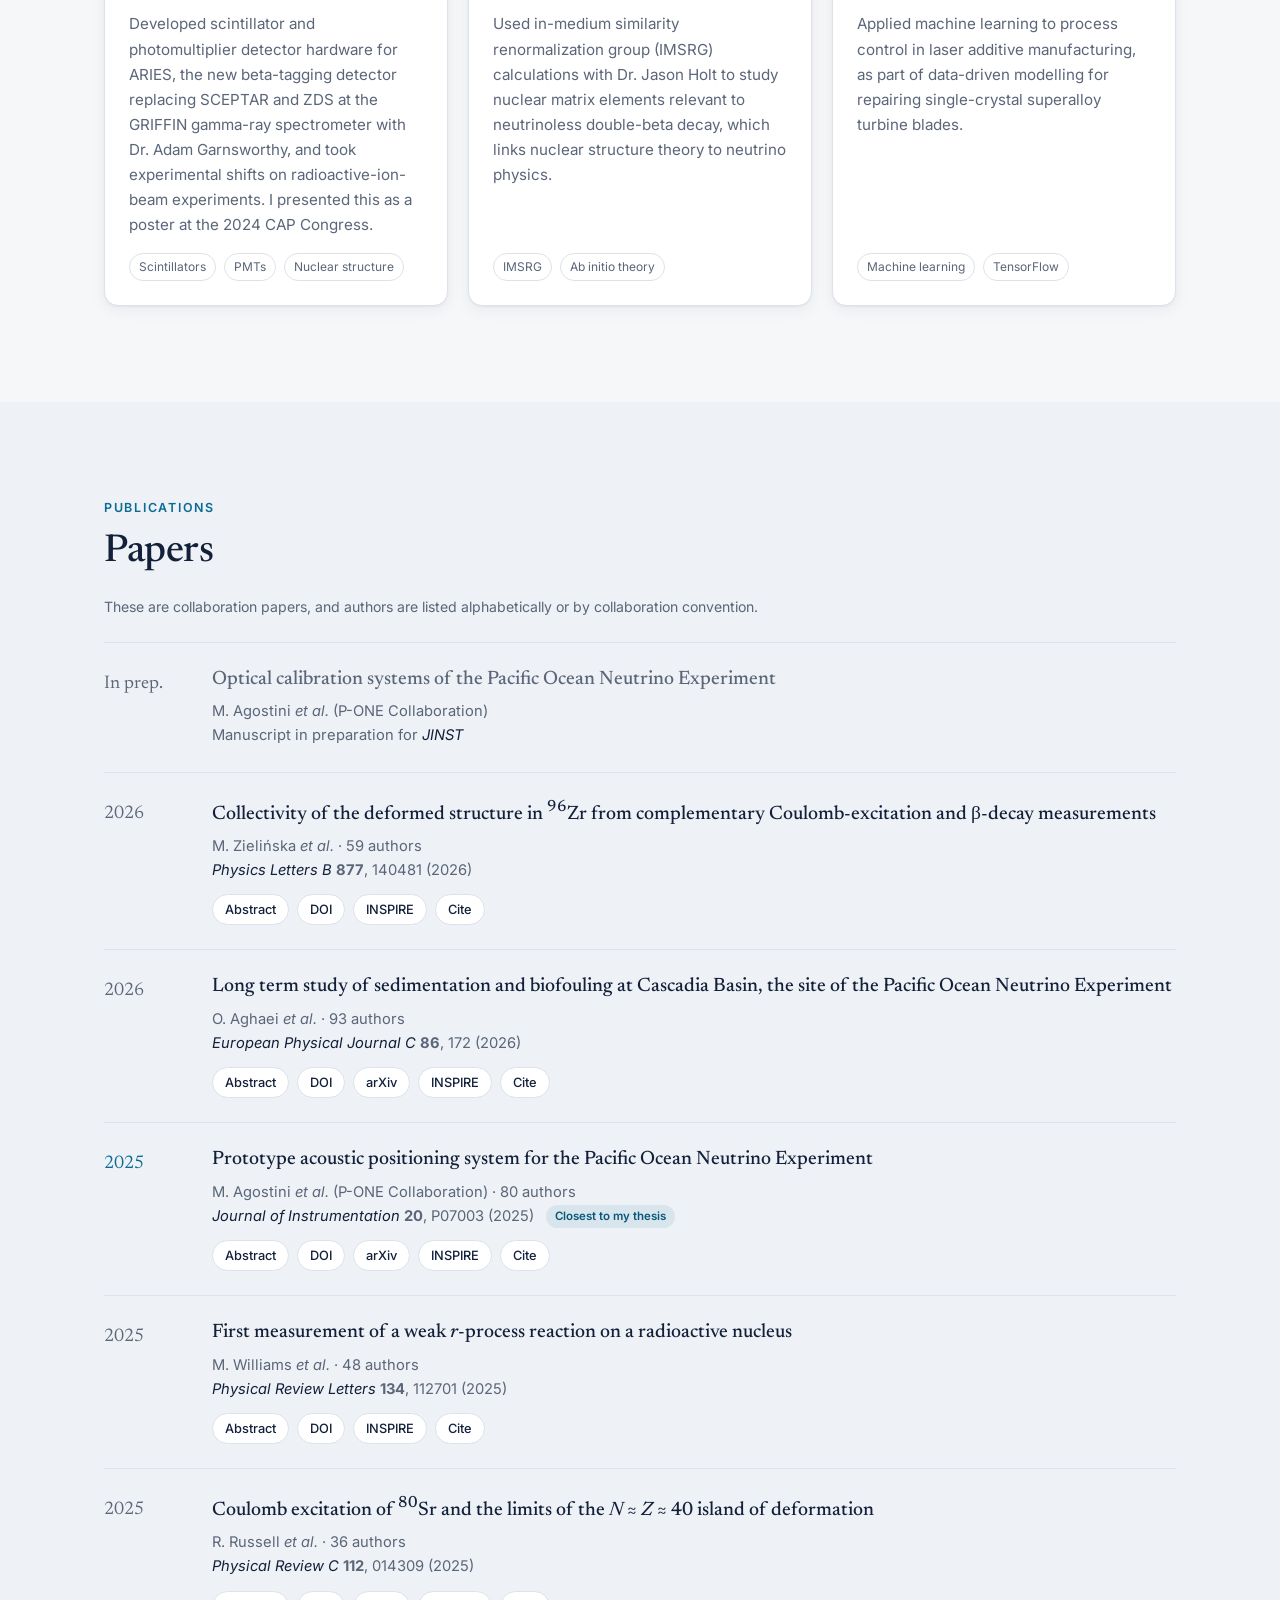
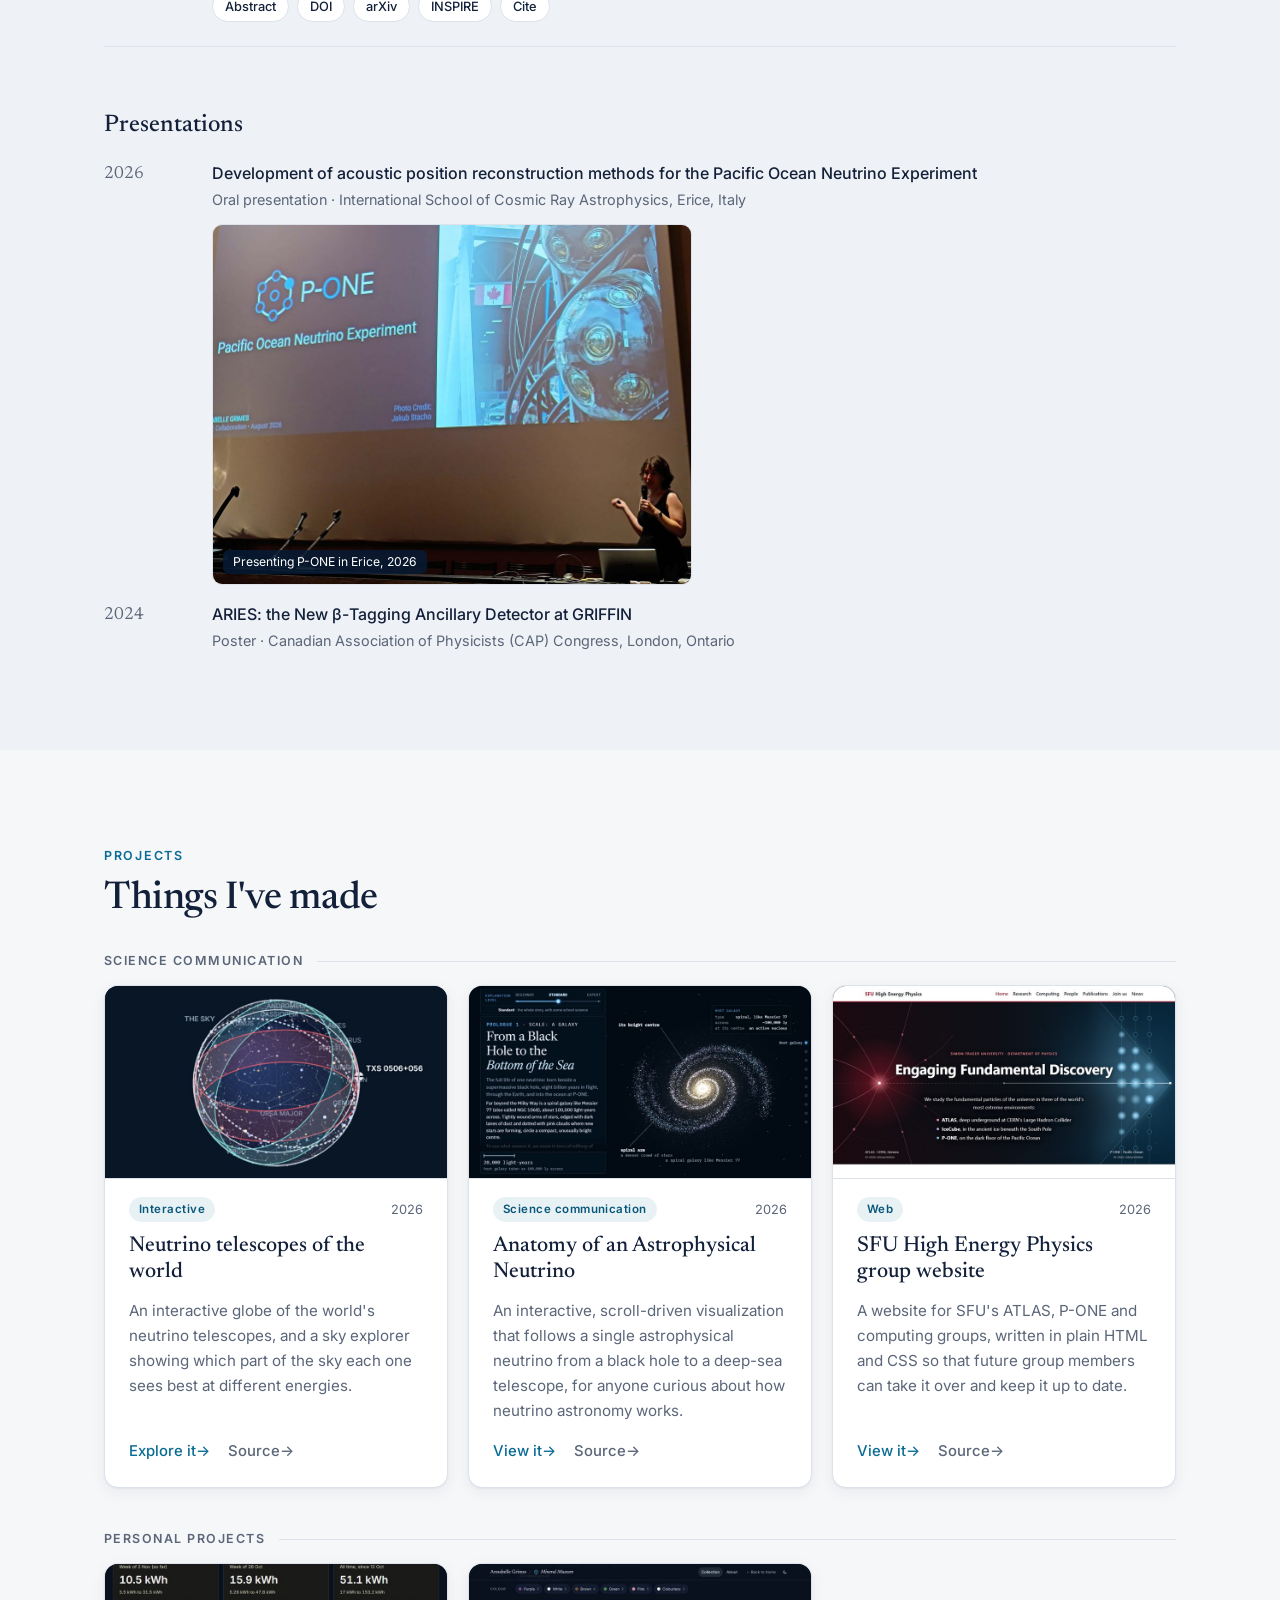
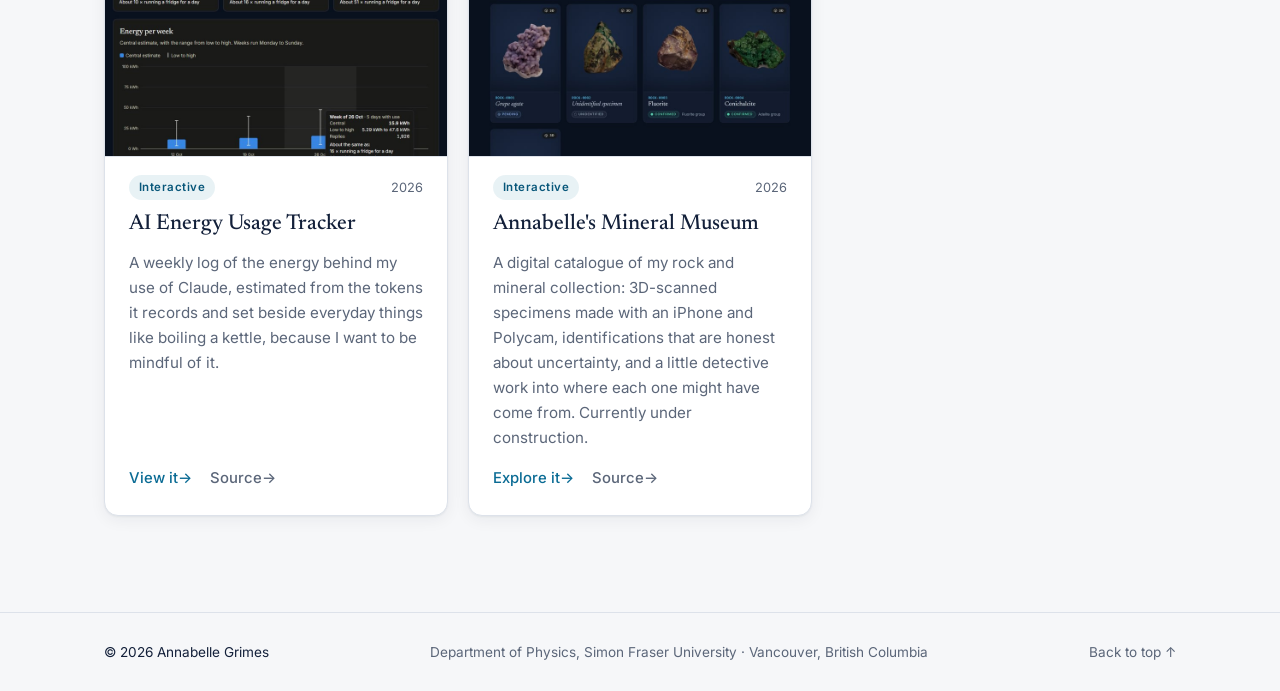
==== commit 870a5425: "Home: label photos, add Erice talk photo, name ARIES Correct the Erice entry to an oral presentation" ====
--- a/index.html
+++ b/index.html
@@ -17,7 +17,7 @@
   <link rel="preconnect" href="https://fonts.googleapis.com">
   <link rel="preconnect" href="https://fonts.gstatic.com" crossorigin>
   <link href="https://fonts.googleapis.com/css2?family=Inter:wght@400;500;600&family=Newsreader:opsz,wght@6..72,400;6..72,500;6..72,600&display=swap" rel="stylesheet">
-  <link rel="stylesheet" href="assets/style.css?v=20261107062000">
+  <link rel="stylesheet" href="assets/style.css?v=20261108130000">
   <script>
     try { var t = localStorage.getItem('theme'); if (t) document.documentElement.setAttribute('data-theme', t); } catch (e) {}
   </script>
@@ -176,7 +176,7 @@
             <h3 class="proj-group__title">Current</h3>
             <div class="cards">
             <article class="card card--feature" data-cat="current">
-              <figure class="card__media"><img src="assets/img/p-one-team.jpg" style="object-position: 50% 0" alt="Members of the P-ONE team posing together on a dockside platform, with boats and a Canadian flag behind them" width="800" height="450" loading="lazy" decoding="async"></figure>
+              <figure class="card__media"><img src="assets/img/p-one-team.jpg" style="object-position: 50% 0" alt="Members of the P-ONE team at the wet test on Granville Island in summer 2026, posing together on a dockside platform with boats and a Canadian flag behind them" width="800" height="450" loading="lazy" decoding="async"><figcaption class="photo-label">P-ONE wet test on Granville Island, summer 2026</figcaption></figure>
               <div class="card__top"><span class="badge badge--live">Current &middot; PhD thesis</span><span class="card__where">SFU &middot; P-ONE</span></div>
               <h3>Acoustic position reconstruction for P-ONE</h3>
               <p>The detector lines move with the ocean, and P-ONE can only reconstruct neutrino directions if it knows where every module is.
@@ -193,7 +193,7 @@
             </article>
 
             <article class="card" data-cat="current">
-              <figure class="card__media"><img src="assets/img/p-one-integration.jpg" alt="P-ONE optical modules, glass spheres studded with photomultiplier tubes, strapped into a frame in front of coiled cable" width="800" height="450" loading="lazy" decoding="async"></figure>
+              <figure class="card__media"><img src="assets/img/p-one-integration.jpg" alt="P-ONE optical modules, glass spheres studded with photomultiplier tubes, strapped into a frame in front of coiled cable" width="800" height="450" loading="lazy" decoding="async"><figcaption class="photo-label">P-ONE optical modules during integration</figcaption></figure>
               <div class="card__top"><span class="badge badge--live">Current</span><span class="card__where">SFU &middot; P-ONE</span></div>
               <h3>P-ONE-1: integration, calibration &amp; QA</h3>
               <p>P-ONE-1 is the first full detector line for P-ONE. I work on integrating, testing and calibrating its subsystems,
@@ -211,10 +211,10 @@
             <h3 class="proj-group__title">Previous work</h3>
             <div class="cards">
             <article class="card" data-cat="past">
-              <figure class="card__media"><img src="assets/img/griffin.jpg" alt="The GRIFFIN gamma-ray spectrometer at TRIUMF: a spherical array of detectors in an aluminium frame around the beamline" width="800" height="450" loading="lazy" decoding="async"></figure>
+              <figure class="card__media"><img src="assets/img/griffin.jpg" alt="The GRIFFIN gamma-ray spectrometer at TRIUMF: a spherical array of detectors in an aluminium frame around the beamline" width="800" height="450" loading="lazy" decoding="async"><figcaption class="photo-label">The GRIFFIN spectrometer at TRIUMF</figcaption></figure>
               <div class="card__top"><span class="badge badge--muted">2023 to 2024</span><span class="card__where">TRIUMF &middot; Science Co-op</span></div>
-              <h3>Ancillary scintillator array for GRIFFIN</h3>
-              <p>Developed scintillator and photomultiplier detector hardware for tagging decay coincidences in the GRIFFIN
+              <h3>ARIES: a new beta detector for GRIFFIN</h3>
+              <p>Developed scintillator and photomultiplier detector hardware for ARIES, the new beta-tagging detector replacing SCEPTAR and ZDS at the GRIFFIN
                  gamma-ray spectrometer with Dr. Adam Garnsworthy, and took experimental shifts on radioactive-ion-beam
                  experiments. I presented this as a poster at the 2024 CAP Congress.</p>
               <ul class="tags tags--sm"><li>Scintillators</li><li>PMTs</li><li>Nuclear structure</li></ul>
@@ -230,7 +230,7 @@
             </article>
 
             <article class="card" data-cat="past">
-              <figure class="card__media"><img src="assets/img/lzh.jpg" alt="Annabelle in a protective suit and visored helmet, smiling beside a laser additive manufacturing setup at Laser Zentrum Hannover" width="800" height="450" loading="lazy" decoding="async"></figure>
+              <figure class="card__media"><img src="assets/img/lzh.jpg" alt="Annabelle in a protective suit and visored helmet, smiling beside a laser additive manufacturing setup at Laser Zentrum Hannover" width="800" height="450" loading="lazy" decoding="async"><figcaption class="photo-label">Suited up at Laser Zentrum Hannover</figcaption></figure>
               <div class="card__top"><span class="badge badge--muted">2019</span><span class="card__where">LZH &middot; Engineering Co-op</span></div>
               <h3>Machine learning for laser additive manufacturing</h3>
               <p>Applied machine learning to process control in laser additive manufacturing, as part of data-driven modelling
@@ -361,11 +361,12 @@
           <li>
             <span class="talks__year">2026</span>
             <div><strong>Development of acoustic position reconstruction methods for the Pacific Ocean Neutrino Experiment</strong>
-              <span class="muted">Poster &middot; International School of Cosmic Ray Astrophysics, Erice, Italy</span></div>
+              <span class="muted">Oral presentation &middot; International School of Cosmic Ray Astrophysics, Erice, Italy</span>
+              <figure class="talk-photo"><img src="assets/img/erice-talk.jpg" alt="Annabelle speaking on stage with a microphone, in front of a large projected P-ONE title slide" width="960" height="720" loading="lazy" decoding="async"><figcaption class="photo-label">Presenting P-ONE in Erice, 2026</figcaption></figure></div>
           </li>
           <li>
             <span class="talks__year">2024</span>
-            <div><strong>Development of an ancillary scintillator detector array for coincidence tagging in GRIFFIN</strong>
+            <div><strong>ARIES: the New &beta;-Tagging Ancillary Detector at GRIFFIN</strong>
               <span class="muted">Poster &middot; Canadian Association of Physicists (CAP) Congress, London, Ontario</span></div>
           </li>
         </ul>
--- a/assets/style.css
+++ b/assets/style.css
@@ -442,6 +442,16 @@
 .card--feature .card__media { aspect-ratio: 2.4 / 1; }
 @media (max-width: 760px) { .card--feature .card__media { aspect-ratio: 16 / 9; } }
 .card--feature .card__media img { object-position: 50% 90%; }
+.card__media:has(.photo-label) { position: relative; }
+.photo-label {
+  position: absolute; left: 10px; bottom: 10px; max-width: calc(100% - 20px);
+  padding: 4px 10px; border-radius: 6px;
+  background: rgba(7, 28, 54, .82); color: #fff;
+  font-size: .76rem; line-height: 1.35; pointer-events: none;
+}
+.talk-photo { position: relative; margin: 12px 0 0; max-width: 480px; border-radius: 10px; overflow: hidden; border: 1px solid var(--line); }
+.talk-photo img { display: block; width: 100%; height: auto; }
+@media print { .talk-photo { display: none; } }
 
 /* ---------- Project groups ---------- */
 .proj-group + .proj-group { margin-top: 44px; }
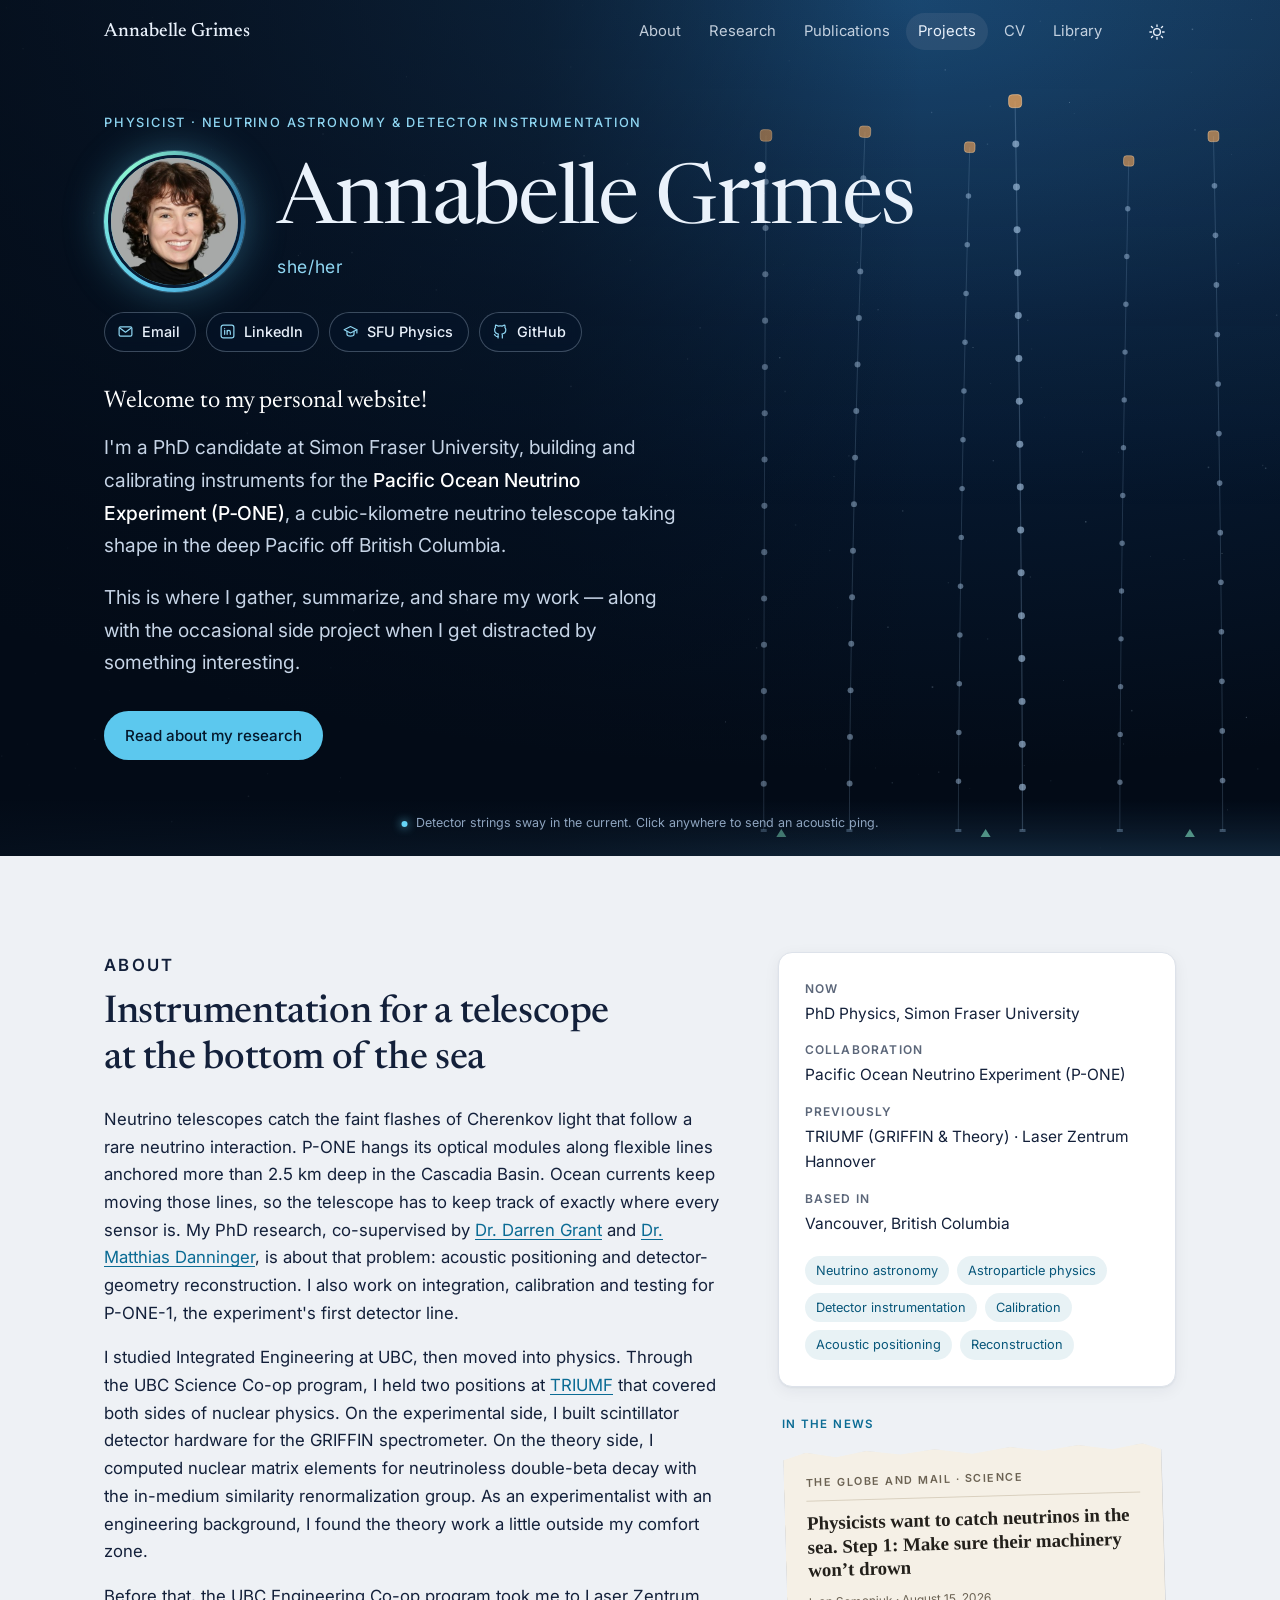
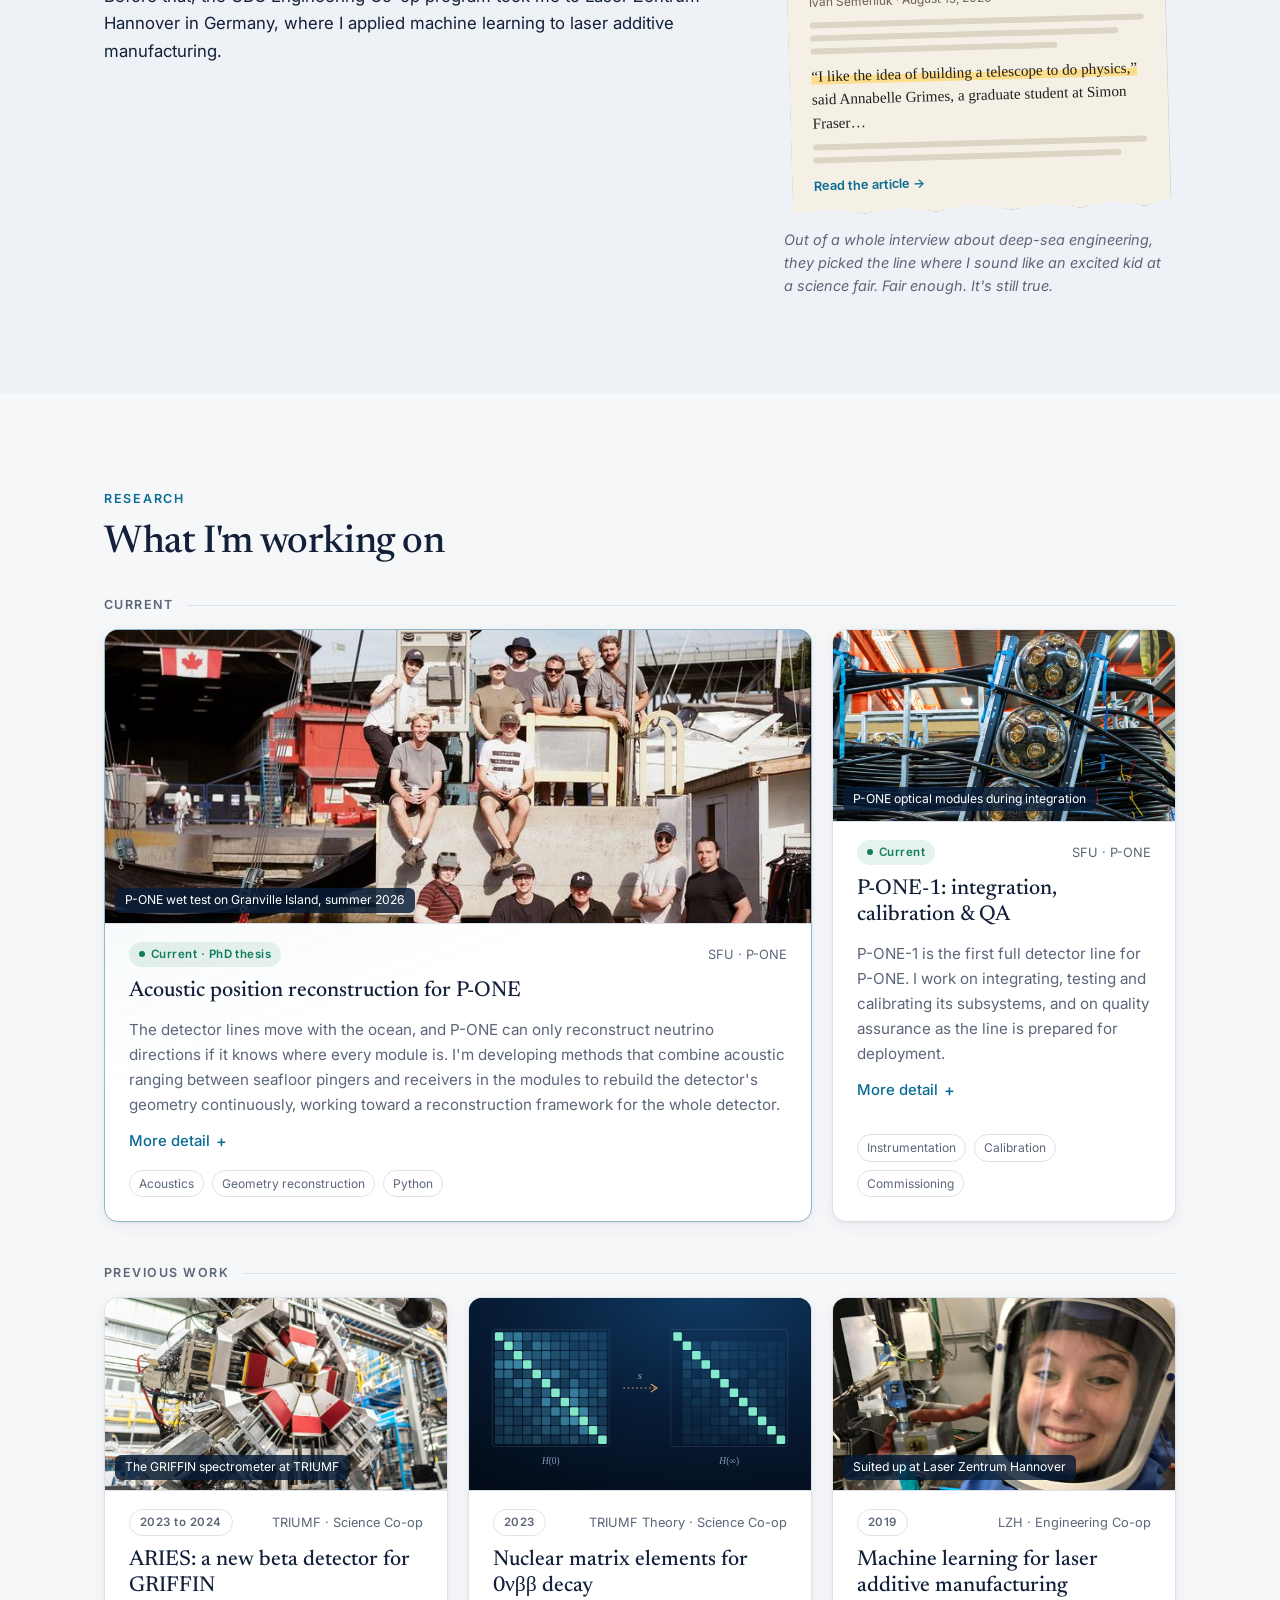
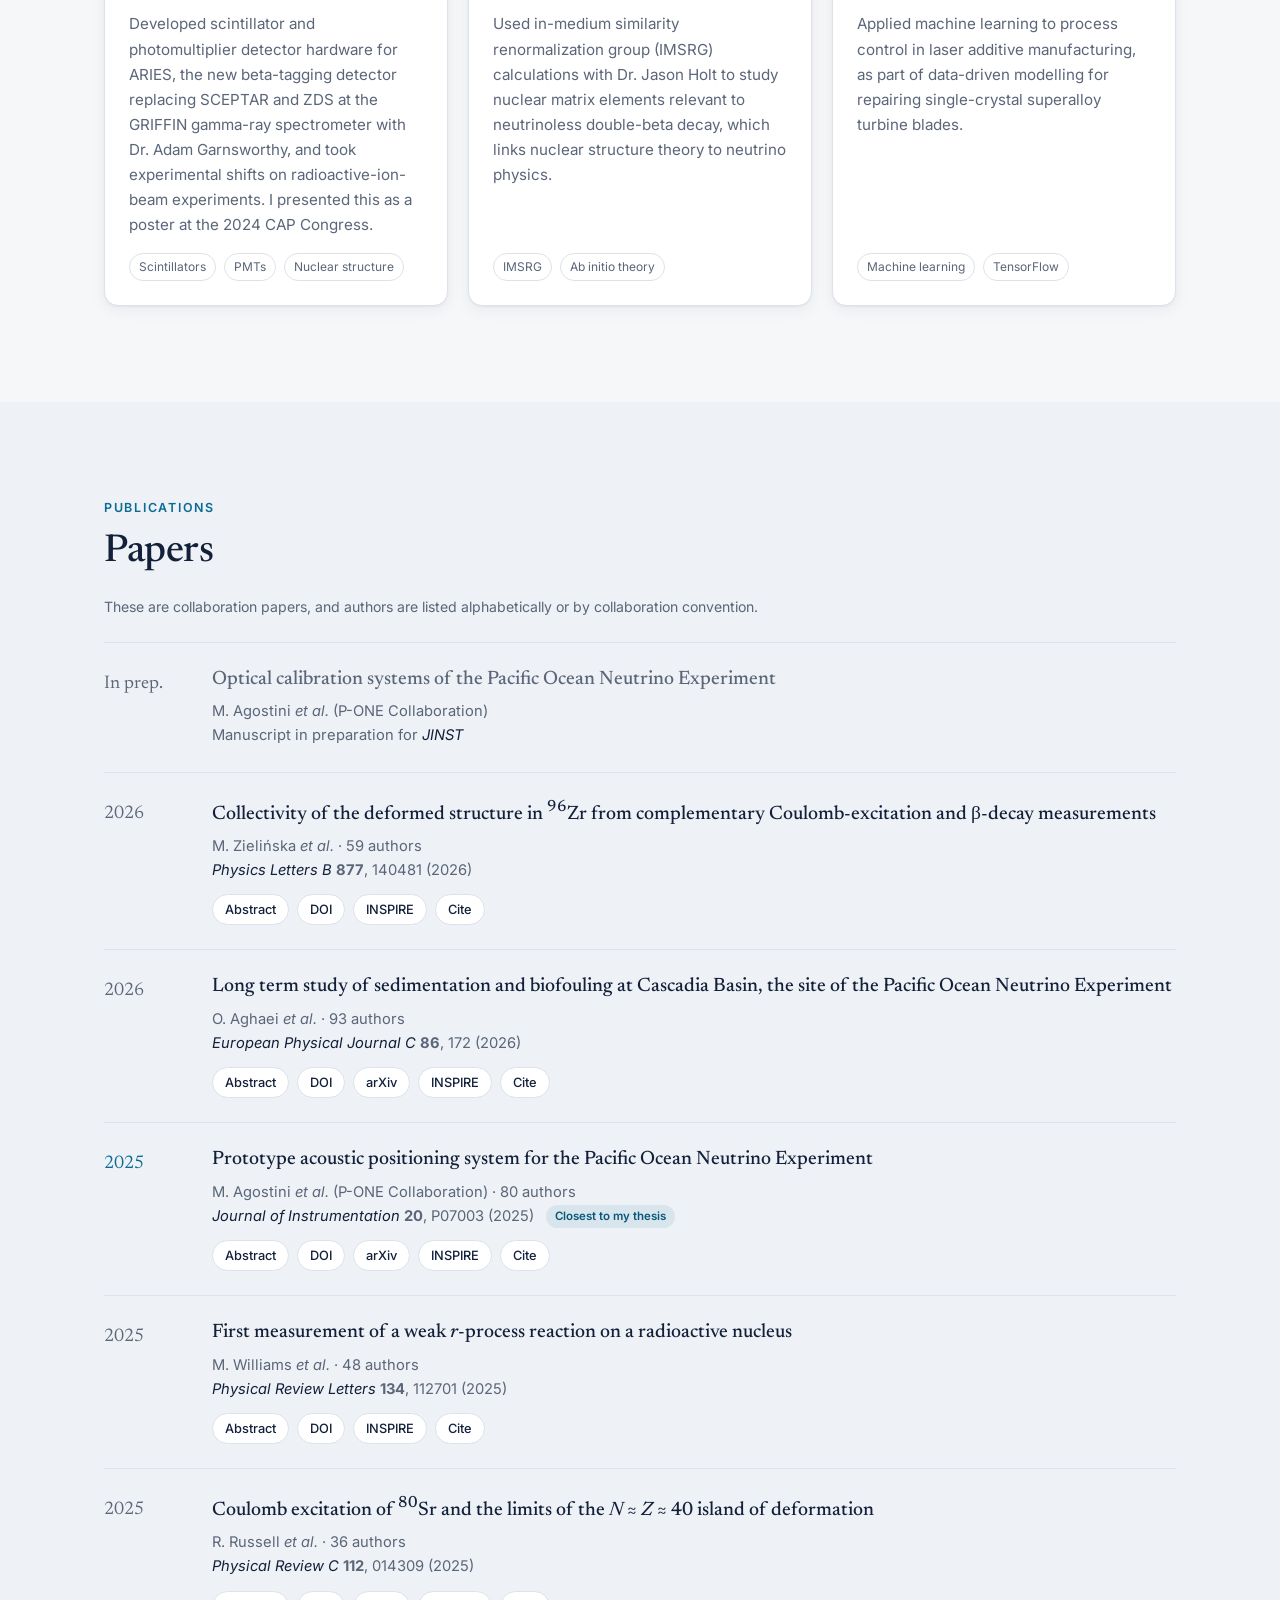
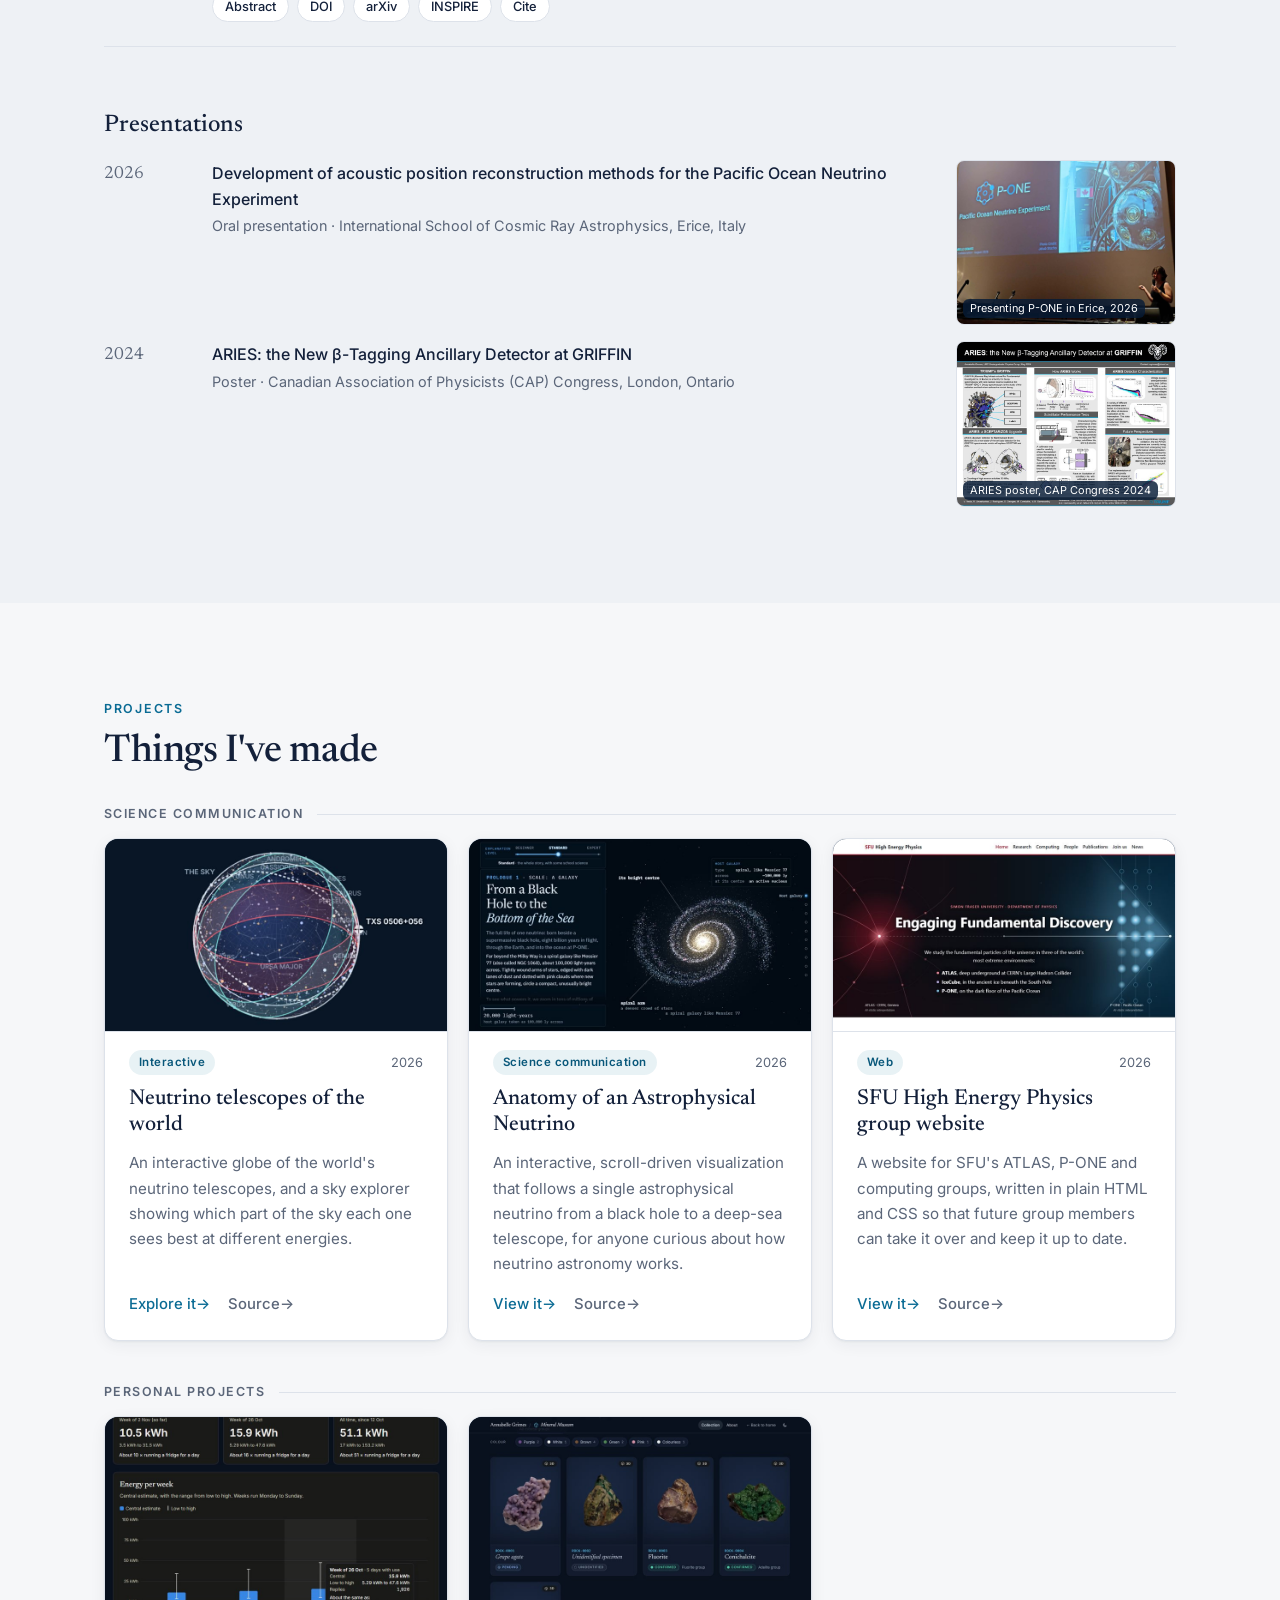
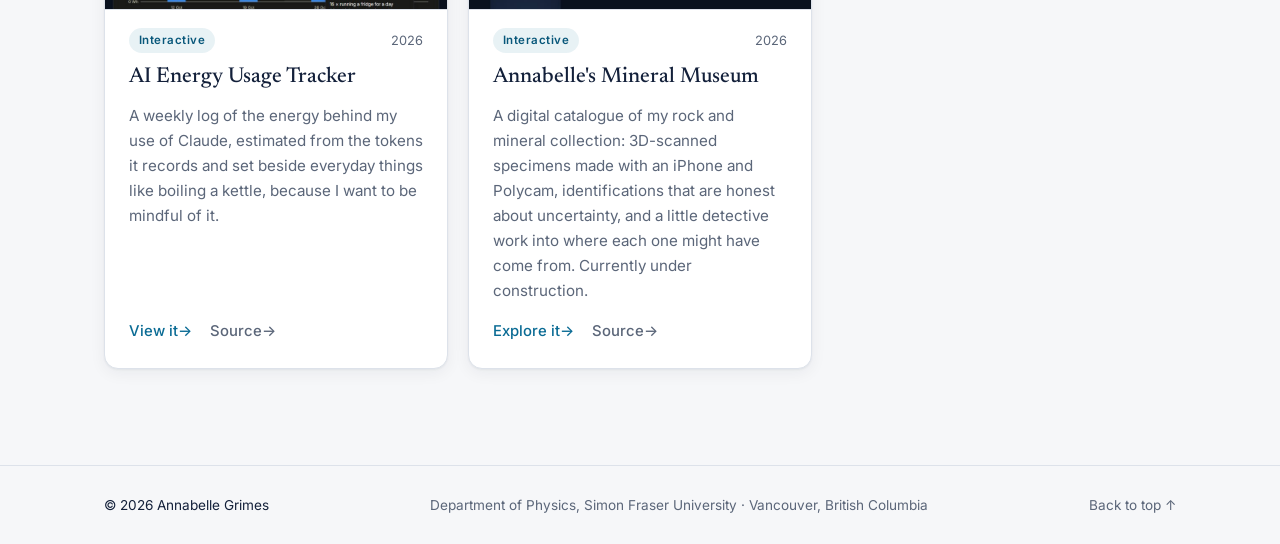
==== commit c93dff90: "Presentations: side thumbnails and ARIES poster; CV: add awards Show the Erice talk photo as a small" ====
--- a/index.html
+++ b/index.html
@@ -17,7 +17,7 @@
   <link rel="preconnect" href="https://fonts.googleapis.com">
   <link rel="preconnect" href="https://fonts.gstatic.com" crossorigin>
   <link href="https://fonts.googleapis.com/css2?family=Inter:wght@400;500;600&family=Newsreader:opsz,wght@6..72,400;6..72,500;6..72,600&display=swap" rel="stylesheet">
-  <link rel="stylesheet" href="assets/style.css?v=20261108130000">
+  <link rel="stylesheet" href="assets/style.css?v=20261108140000">
   <script>
     try { var t = localStorage.getItem('theme'); if (t) document.documentElement.setAttribute('data-theme', t); } catch (e) {}
   </script>
@@ -360,14 +360,15 @@
         <ul class="talks">
           <li>
             <span class="talks__year">2026</span>
-            <div><strong>Development of acoustic position reconstruction methods for the Pacific Ocean Neutrino Experiment</strong>
-              <span class="muted">Oral presentation &middot; International School of Cosmic Ray Astrophysics, Erice, Italy</span>
+            <div class="talks__item"><div><strong>Development of acoustic position reconstruction methods for the Pacific Ocean Neutrino Experiment</strong>
+              <span class="muted">Oral presentation &middot; International School of Cosmic Ray Astrophysics, Erice, Italy</span></div>
               <figure class="talk-photo"><img src="assets/img/erice-talk.jpg" alt="Annabelle speaking on stage with a microphone, in front of a large projected P-ONE title slide" width="960" height="720" loading="lazy" decoding="async"><figcaption class="photo-label">Presenting P-ONE in Erice, 2026</figcaption></figure></div>
           </li>
           <li>
             <span class="talks__year">2024</span>
-            <div><strong>ARIES: the New &beta;-Tagging Ancillary Detector at GRIFFIN</strong>
+            <div class="talks__item"><div><strong>ARIES: the New &beta;-Tagging Ancillary Detector at GRIFFIN</strong>
               <span class="muted">Poster &middot; Canadian Association of Physicists (CAP) Congress, London, Ontario</span></div>
+              <figure class="talk-photo"><img src="assets/img/aries-poster.jpg" alt="Thumbnail of the poster titled ARIES: the New Beta-Tagging Ancillary Detector at GRIFFIN" width="720" height="540" loading="lazy" decoding="async"><figcaption class="photo-label">ARIES poster, CAP Congress 2024</figcaption></figure></div>
           </li>
         </ul>
       </div>
--- a/assets/style.css
+++ b/assets/style.css
@@ -449,9 +449,18 @@
   background: rgba(7, 28, 54, .82); color: #fff;
   font-size: .76rem; line-height: 1.35; pointer-events: none;
 }
-.talk-photo { position: relative; margin: 12px 0 0; max-width: 480px; border-radius: 10px; overflow: hidden; border: 1px solid var(--line); }
+.talks__item { display: grid; grid-template-columns: minmax(0, 1fr) 220px; gap: 24px; align-items: start; }
+.talk-photo { position: relative; margin: 0; border-radius: 8px; overflow: hidden; border: 1px solid var(--line); }
 .talk-photo img { display: block; width: 100%; height: auto; }
-@media print { .talk-photo { display: none; } }
+.talk-photo .photo-label { left: 6px; bottom: 6px; max-width: calc(100% - 12px); padding: 2px 7px; font-size: .68rem; }
+@media (max-width: 600px) {
+  .talks__item { grid-template-columns: 1fr; gap: 10px; }
+  .talk-photo { max-width: 260px; }
+}
+@media print {
+  .talks__item { display: block; }
+  .talk-photo { display: none; }
+}
 
 /* ---------- Project groups ---------- */
 .proj-group + .proj-group { margin-top: 44px; }
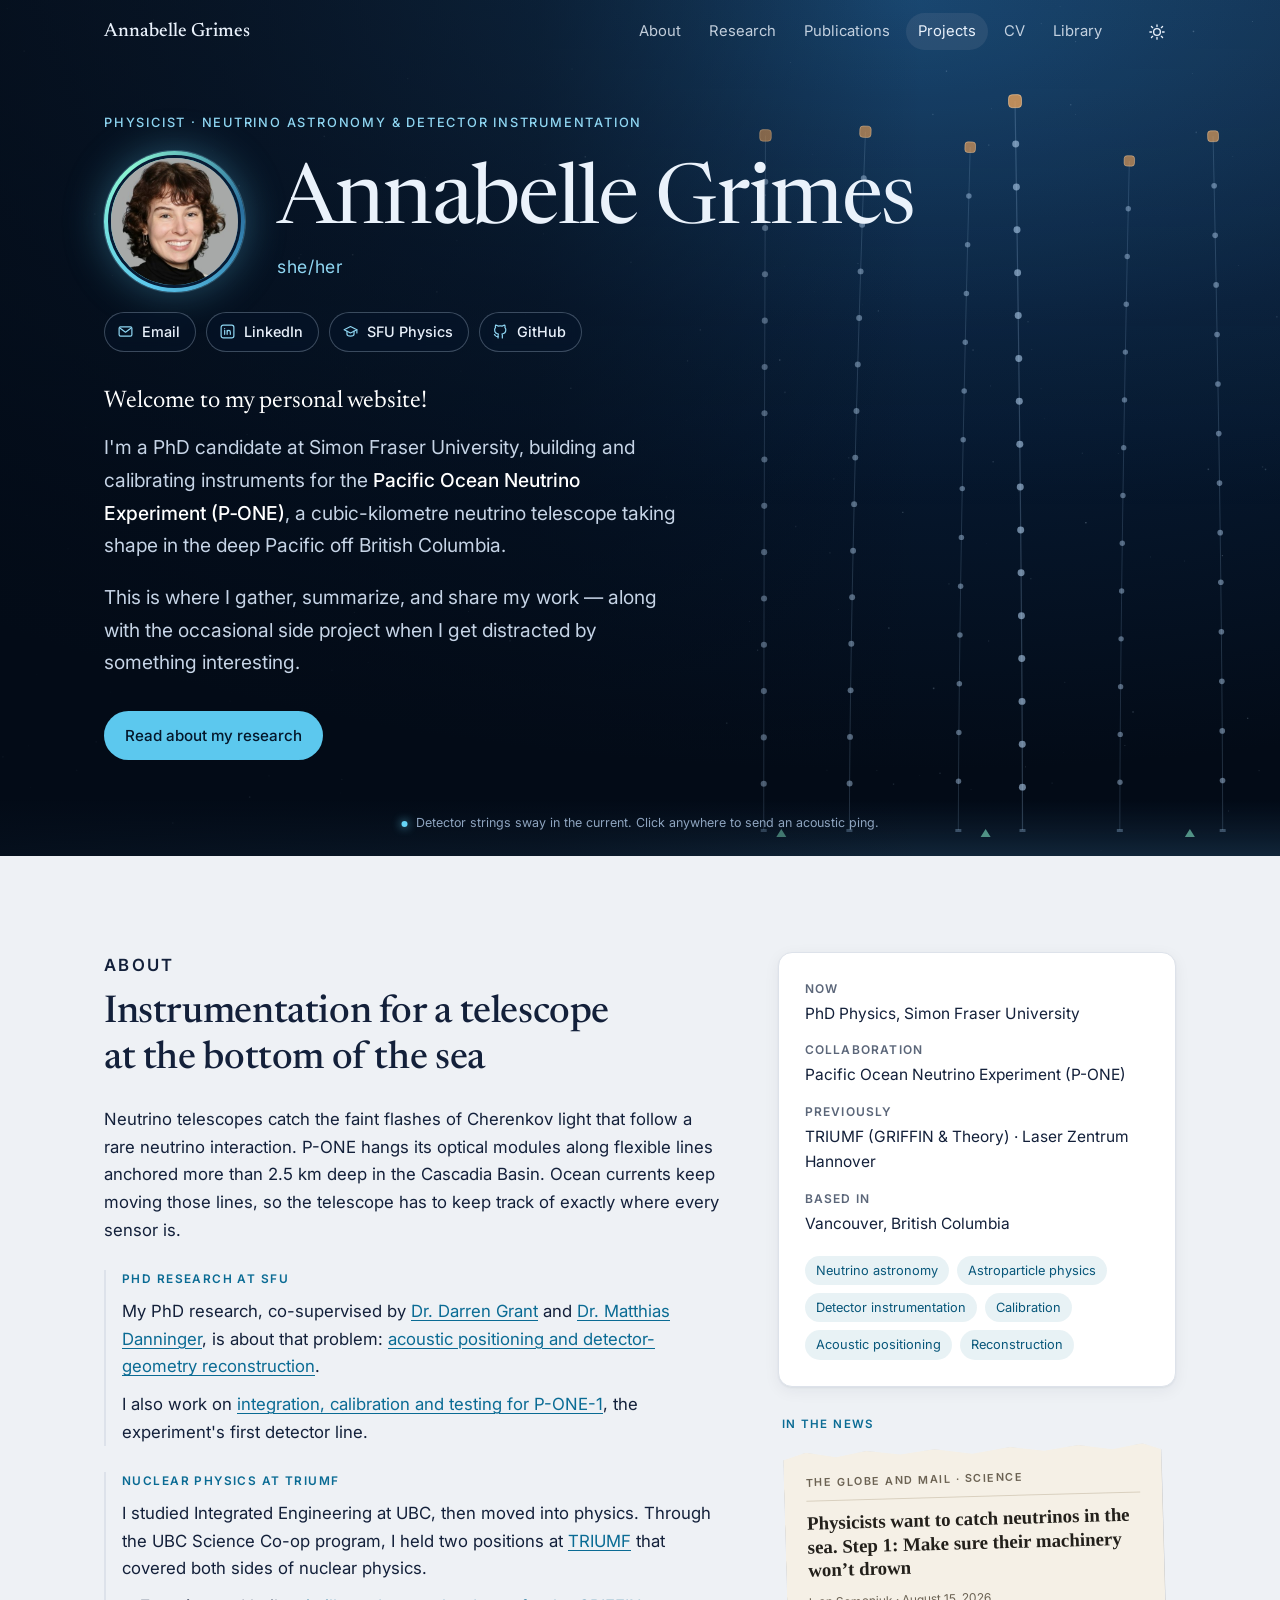
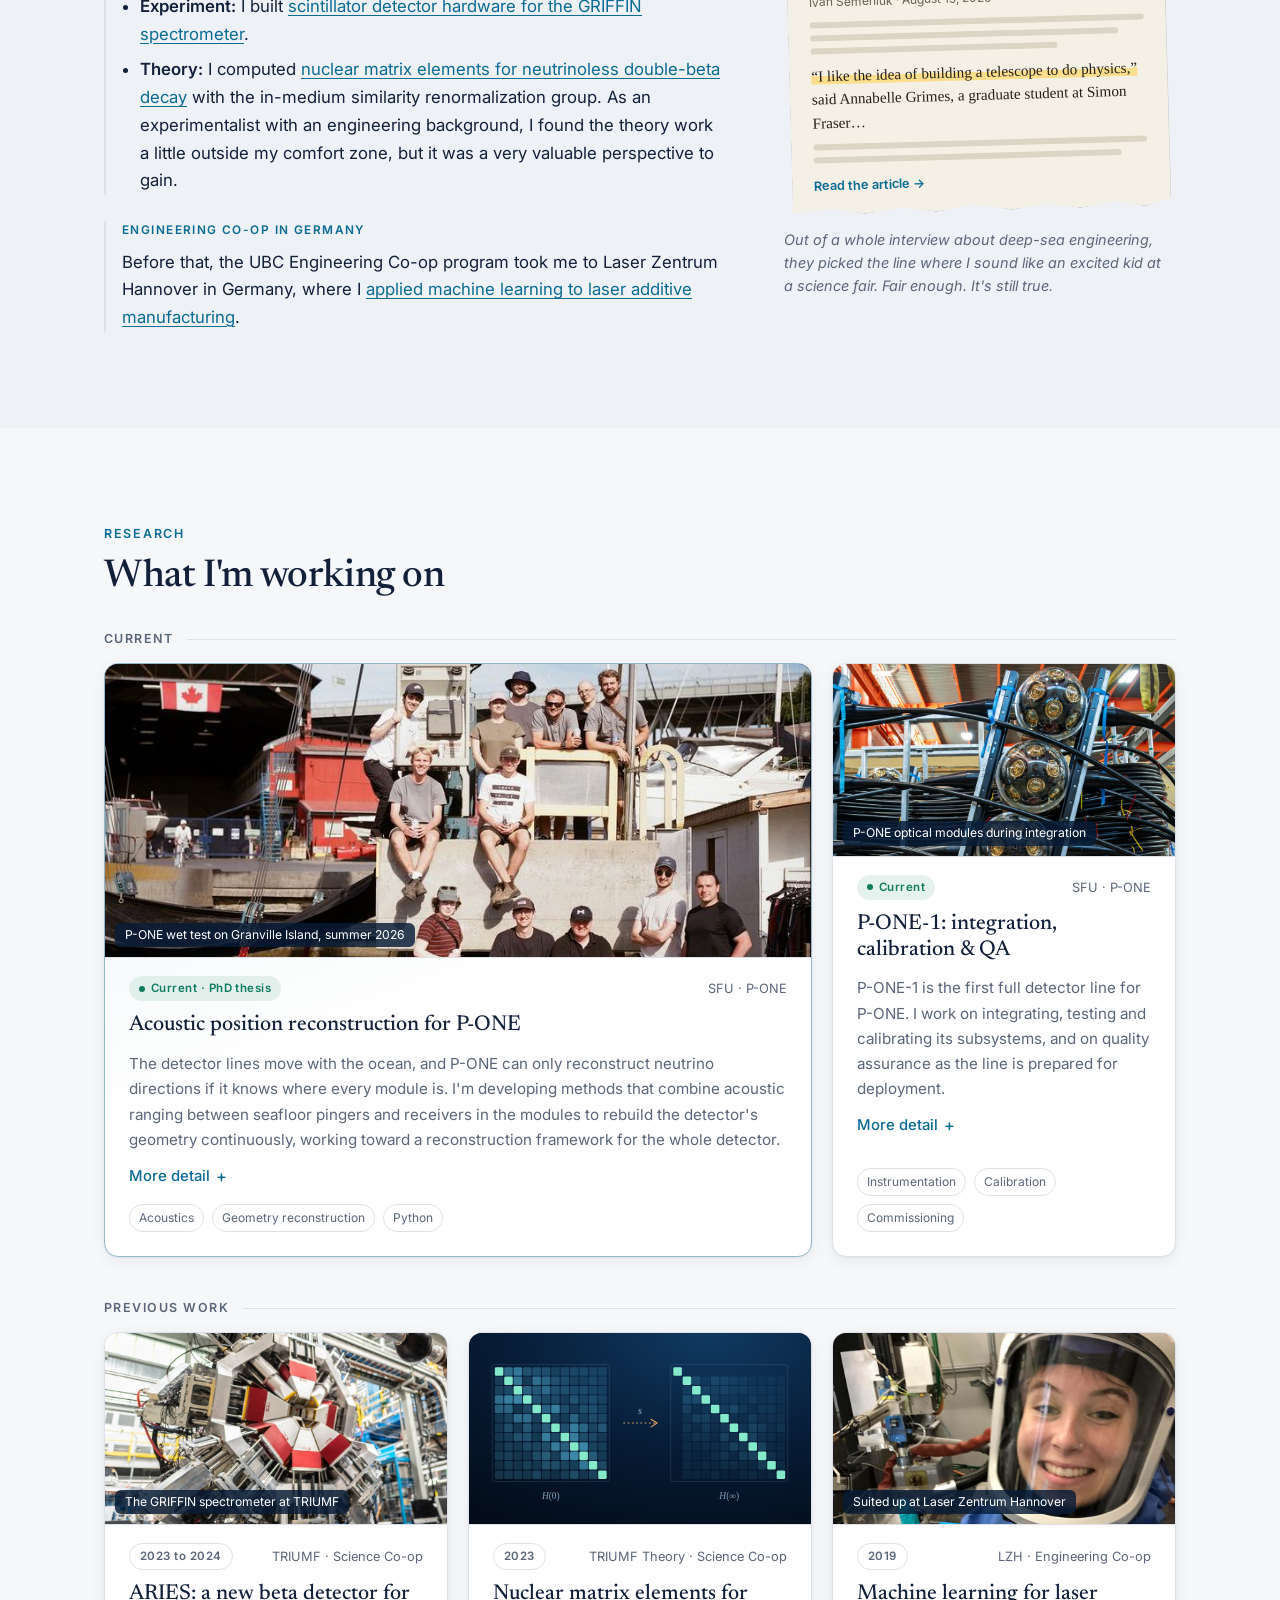
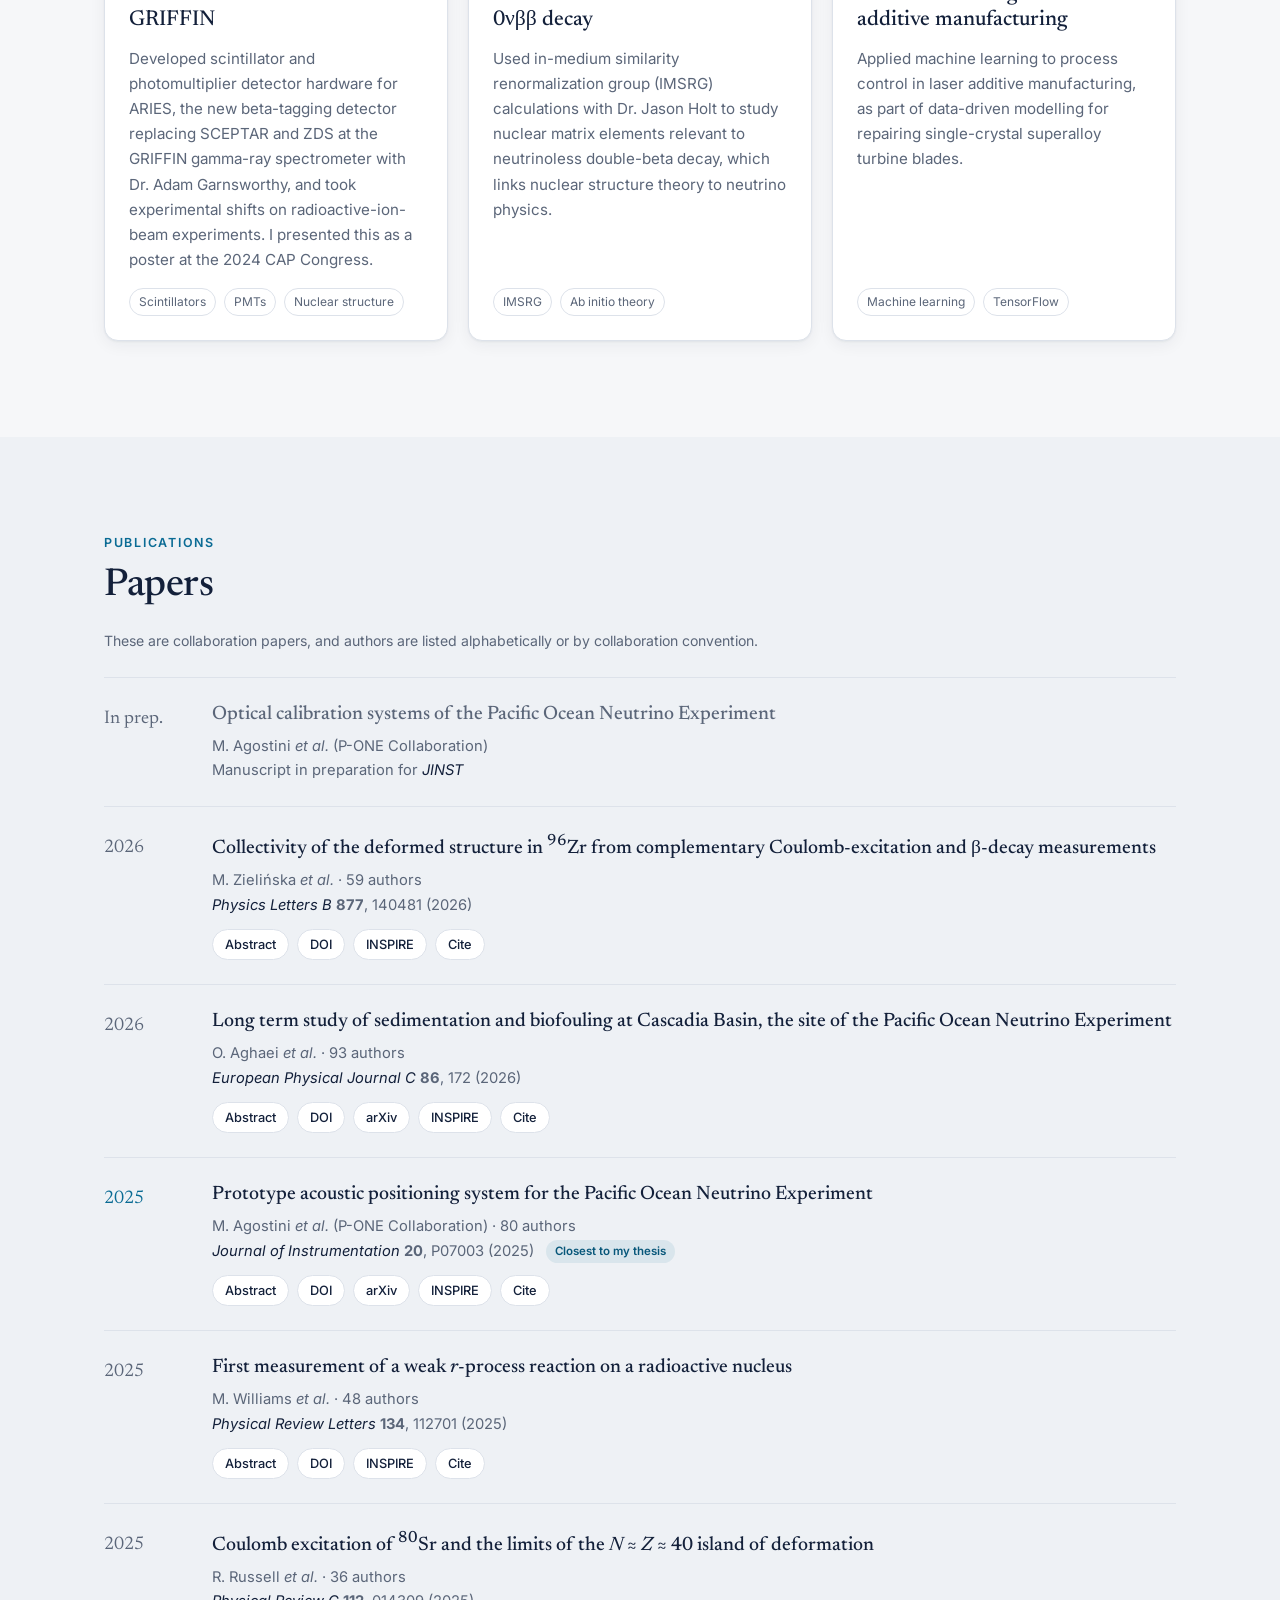
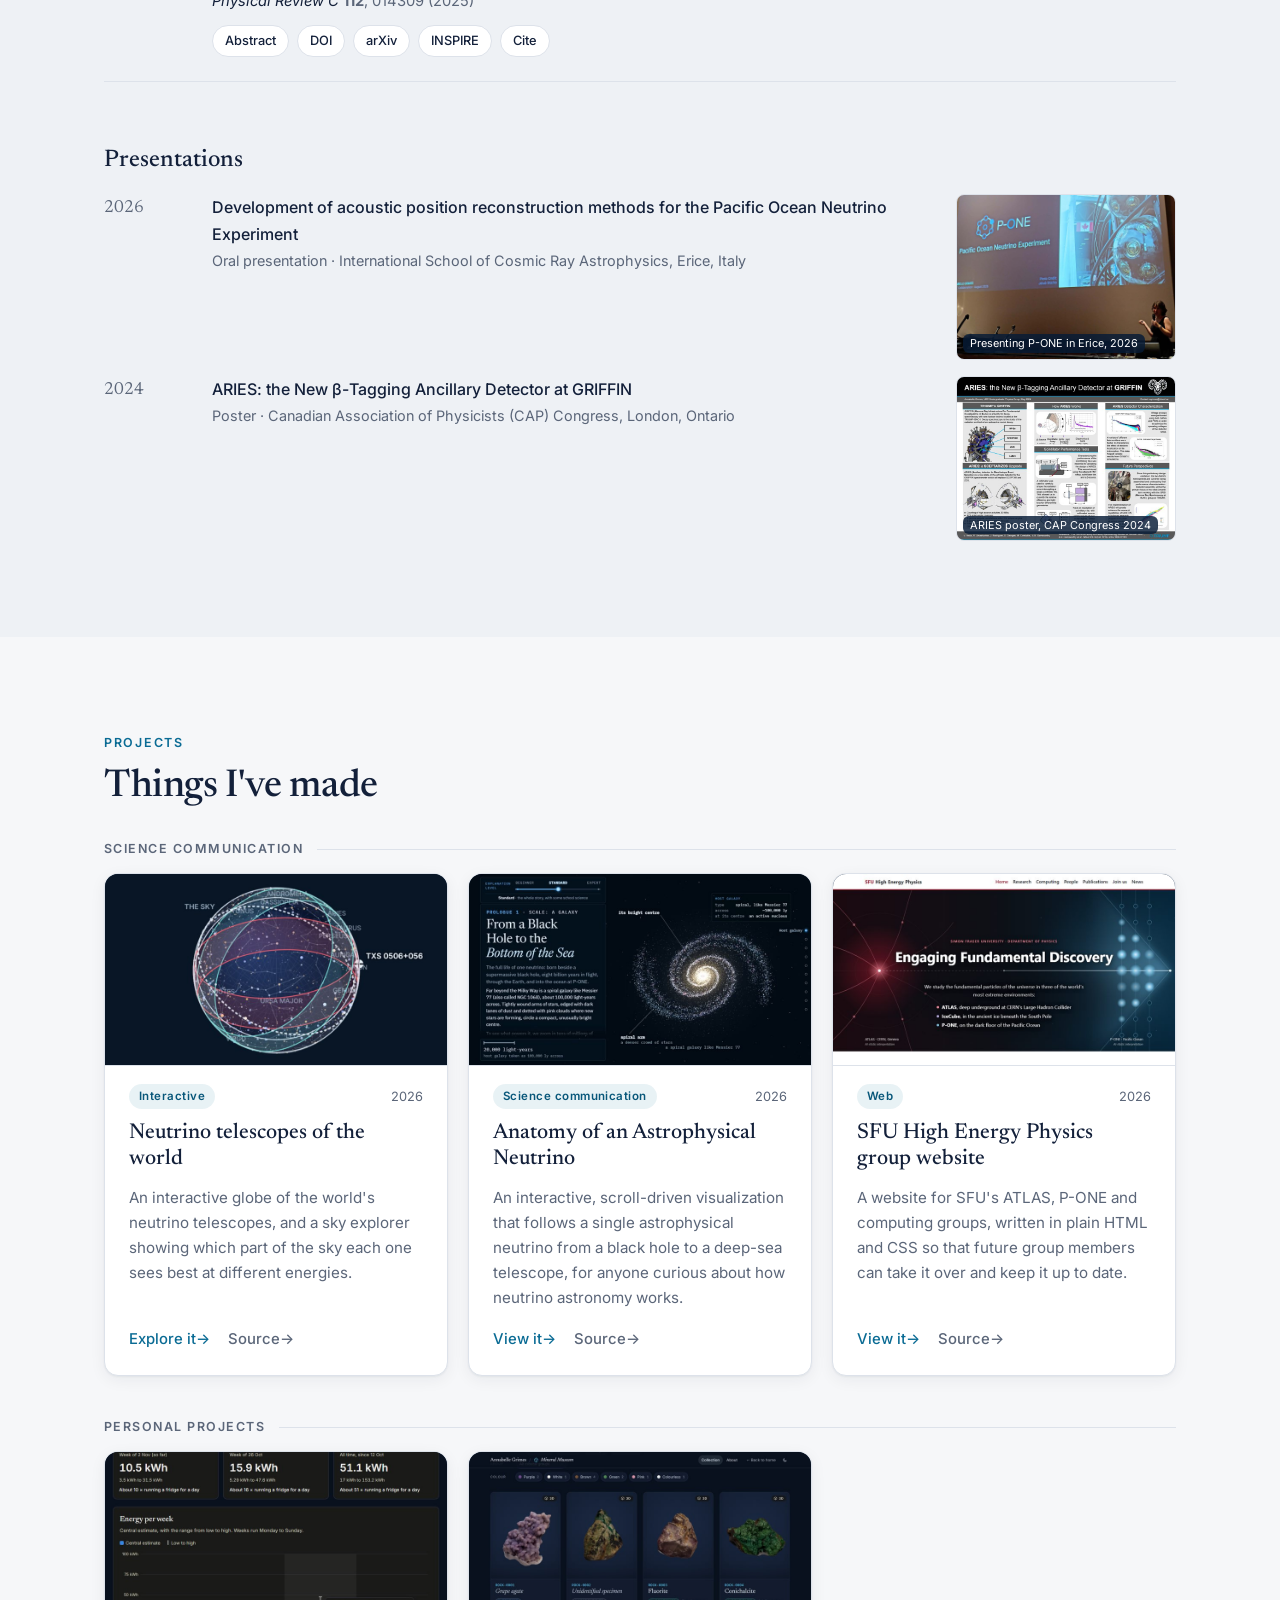
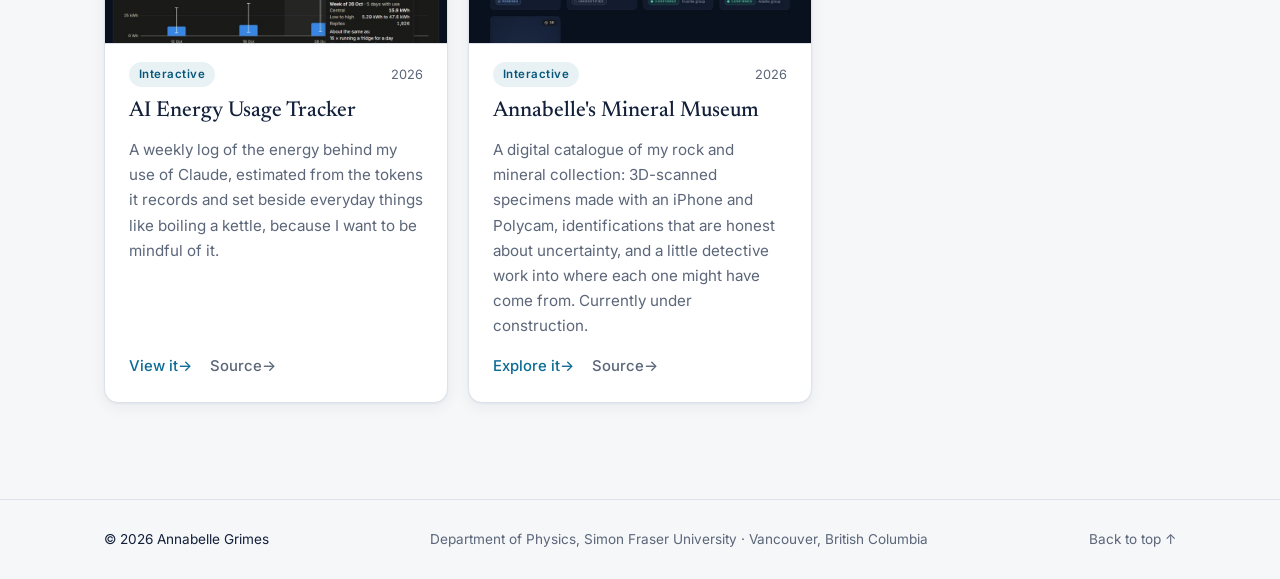
==== commit ca1f9417: "About: break up the text and link to the project cards Split the About copy into labelled blocks, ad" ====
--- a/index.html
+++ b/index.html
@@ -17,7 +17,7 @@
   <link rel="preconnect" href="https://fonts.googleapis.com">
   <link rel="preconnect" href="https://fonts.gstatic.com" crossorigin>
   <link href="https://fonts.googleapis.com/css2?family=Inter:wght@400;500;600&family=Newsreader:opsz,wght@6..72,400;6..72,500;6..72,600&display=swap" rel="stylesheet">
-  <link rel="stylesheet" href="assets/style.css?v=20261108140000">
+  <link rel="stylesheet" href="assets/style.css?v=20261108150000">
   <script>
     try { var t = localStorage.getItem('theme'); if (t) document.documentElement.setAttribute('data-theme', t); } catch (e) {}
   </script>
@@ -117,21 +117,38 @@
             Neutrino telescopes catch the faint flashes of Cherenkov light that follow a rare neutrino interaction.
             P-ONE hangs its optical modules along flexible lines anchored more than 2.5&nbsp;km deep in the Cascadia Basin.
             Ocean currents keep moving those lines, so the telescope has to keep track of exactly where every sensor is.
-            My PhD research, co-supervised by <a href="https://www.sfu.ca/physics/people/faculty/dgrant.html" target="_blank" rel="noopener">Dr. Darren Grant</a>
-            and <a href="https://www.sfu.ca/physics/people/faculty/mdanning.html" target="_blank" rel="noopener">Dr. Matthias Danninger</a>, is about that problem: acoustic positioning and detector-geometry reconstruction. I also work on integration,
-            calibration and testing for P-ONE-1, the experiment's first detector line.
           </p>
-          <p>
-            I studied Integrated Engineering at UBC, then moved into physics. Through the UBC Science Co-op program, I held two
-            positions at <a href="https://www.triumf.ca/" target="_blank" rel="noopener">TRIUMF</a> that covered both sides of nuclear physics.
-            On the experimental side, I built scintillator detector hardware for the GRIFFIN spectrometer. On the theory side, I computed
-            nuclear matrix elements for neutrinoless double-beta decay with the in-medium similarity renormalization group. As an
-            experimentalist with an engineering background, I found the theory work a little outside my comfort zone.
-          </p>
-          <p>
-            Before that, the UBC Engineering Co-op program took me to Laser Zentrum Hannover in Germany, where I applied machine
-            learning to laser additive manufacturing.
-          </p>
+          <div class="about__block">
+            <h3 class="about__label">PhD research at SFU</h3>
+            <p>
+              My PhD research, co-supervised by <a href="https://www.sfu.ca/physics/people/faculty/dgrant.html" target="_blank" rel="noopener">Dr. Darren Grant</a>
+              and <a href="https://www.sfu.ca/physics/people/faculty/mdanning.html" target="_blank" rel="noopener">Dr. Matthias Danninger</a>, is about that problem:
+              <a href="#work-acoustic">acoustic positioning and detector-geometry reconstruction</a>.
+            </p>
+            <p>I also work on <a href="#work-p-one-1">integration, calibration and testing for P-ONE-1</a>, the experiment's first detector line.</p>
+          </div>
+          <div class="about__block">
+            <h3 class="about__label">Nuclear physics at TRIUMF</h3>
+            <p>
+              I studied Integrated Engineering at UBC, then moved into physics. Through the UBC Science Co-op program, I held two
+              positions at <a href="https://www.triumf.ca/" target="_blank" rel="noopener">TRIUMF</a> that covered both sides of nuclear physics.
+            </p>
+            <ul class="about__list">
+              <li><strong>Experiment:</strong> I built <a href="#work-griffin">scintillator detector hardware for the GRIFFIN spectrometer</a>.</li>
+              <li>
+                <strong>Theory:</strong> I computed <a href="#work-imsrg">nuclear matrix elements for neutrinoless double-beta decay</a> with the in-medium
+                similarity renormalization group. As an experimentalist with an engineering background, I found the theory work a little outside
+                my comfort zone, but it was a very valuable perspective to gain.
+              </li>
+            </ul>
+          </div>
+          <div class="about__block">
+            <h3 class="about__label">Engineering co-op in Germany</h3>
+            <p>
+              Before that, the UBC Engineering Co-op program took me to Laser Zentrum Hannover in Germany, where I
+              <a href="#work-lzh">applied machine learning to laser additive manufacturing</a>.
+            </p>
+          </div>
         </div>
         <div class="about__side">
           <aside class="facts" aria-label="Quick facts">
@@ -175,7 +192,7 @@
           <div class="proj-group proj-group--current" data-group="current">
             <h3 class="proj-group__title">Current</h3>
             <div class="cards">
-            <article class="card card--feature" data-cat="current">
+            <article class="card card--feature" id="work-acoustic" data-cat="current">
               <figure class="card__media"><img src="assets/img/p-one-team.jpg" style="object-position: 50% 0" alt="Members of the P-ONE team at the wet test on Granville Island in summer 2026, posing together on a dockside platform with boats and a Canadian flag behind them" width="800" height="450" loading="lazy" decoding="async"><figcaption class="photo-label">P-ONE wet test on Granville Island, summer 2026</figcaption></figure>
               <div class="card__top"><span class="badge badge--live">Current &middot; PhD thesis</span><span class="card__where">SFU &middot; P-ONE</span></div>
               <h3>Acoustic position reconstruction for P-ONE</h3>
@@ -192,7 +209,7 @@
               <ul class="tags tags--sm"><li>Acoustics</li><li>Geometry reconstruction</li><li>Python</li></ul>
             </article>
 
-            <article class="card" data-cat="current">
+            <article class="card" id="work-p-one-1" data-cat="current">
               <figure class="card__media"><img src="assets/img/p-one-integration.jpg" alt="P-ONE optical modules, glass spheres studded with photomultiplier tubes, strapped into a frame in front of coiled cable" width="800" height="450" loading="lazy" decoding="async"><figcaption class="photo-label">P-ONE optical modules during integration</figcaption></figure>
               <div class="card__top"><span class="badge badge--live">Current</span><span class="card__where">SFU &middot; P-ONE</span></div>
               <h3>P-ONE-1: integration, calibration &amp; QA</h3>
@@ -210,7 +227,7 @@
           <div class="proj-group proj-group--past" data-group="past">
             <h3 class="proj-group__title">Previous work</h3>
             <div class="cards">
-            <article class="card" data-cat="past">
+            <article class="card" id="work-griffin" data-cat="past">
               <figure class="card__media"><img src="assets/img/griffin.jpg" alt="The GRIFFIN gamma-ray spectrometer at TRIUMF: a spherical array of detectors in an aluminium frame around the beamline" width="800" height="450" loading="lazy" decoding="async"><figcaption class="photo-label">The GRIFFIN spectrometer at TRIUMF</figcaption></figure>
               <div class="card__top"><span class="badge badge--muted">2023 to 2024</span><span class="card__where">TRIUMF &middot; Science Co-op</span></div>
               <h3>ARIES: a new beta detector for GRIFFIN</h3>
@@ -220,7 +237,7 @@
               <ul class="tags tags--sm"><li>Scintillators</li><li>PMTs</li><li>Nuclear structure</li></ul>
             </article>
 
-            <article class="card" data-cat="past">
+            <article class="card" id="work-imsrg" data-cat="past">
               <figure class="card__media"><img src="assets/img/imsrg.svg" alt="Illustration: a Hamiltonian matrix flowing from dense to decoupled form under the similarity renormalization group" width="800" height="450" loading="lazy" decoding="async"></figure>
               <div class="card__top"><span class="badge badge--muted">2023</span><span class="card__where">TRIUMF Theory &middot; Science Co-op</span></div>
               <h3>Nuclear matrix elements for 0&nu;&beta;&beta; decay</h3>
@@ -229,7 +246,7 @@
               <ul class="tags tags--sm"><li>IMSRG</li><li>Ab initio theory</li></ul>
             </article>
 
-            <article class="card" data-cat="past">
+            <article class="card" id="work-lzh" data-cat="past">
               <figure class="card__media"><img src="assets/img/lzh.jpg" alt="Annabelle in a protective suit and visored helmet, smiling beside a laser additive manufacturing setup at Laser Zentrum Hannover" width="800" height="450" loading="lazy" decoding="async"><figcaption class="photo-label">Suited up at Laser Zentrum Hannover</figcaption></figure>
               <div class="card__top"><span class="badge badge--muted">2019</span><span class="card__where">LZH &middot; Engineering Co-op</span></div>
               <h3>Machine learning for laser additive manufacturing</h3>
--- a/assets/style.css
+++ b/assets/style.css
@@ -201,6 +201,15 @@
 .about { display: grid; grid-template-columns: minmax(0, 1.55fr) minmax(0, 1fr); gap: 56px; align-items: start; }
 .about h2 { margin-bottom: 24px; max-width: 22ch; }
 .about__text p { font-size: 1.05rem; color: var(--text); max-width: 62ch; }
+.about__block { margin-top: 26px; padding-left: 16px; border-left: 2px solid var(--line); }
+.about__block p { margin: 0 0 10px; }
+.about__block > :last-child { margin-bottom: 0; }
+.about__label { font: inherit; font-size: .74rem; font-weight: 600; letter-spacing: .12em; text-transform: uppercase; color: var(--accent); margin: 0 0 8px; }
+.about__list { margin: 0; padding-left: 18px; max-width: 62ch; font-size: 1.05rem; color: var(--text); }
+.about__list li + li { margin-top: 8px; }
+.about__list strong { font-weight: 600; }
+.card:target { animation: card-flash 2s ease-out; }
+@keyframes card-flash { from { box-shadow: 0 0 0 2px var(--accent); } to { box-shadow: 0 0 0 2px transparent; } }
 .facts { background: var(--surface); border: 1px solid var(--line); border-radius: var(--radius); padding: 26px; box-shadow: var(--shadow); }
 .facts dl { margin: 0 0 20px; display: grid; gap: 14px; }
 .facts dt { font-size: .75rem; letter-spacing: .1em; text-transform: uppercase; color: var(--muted); font-weight: 600; }
